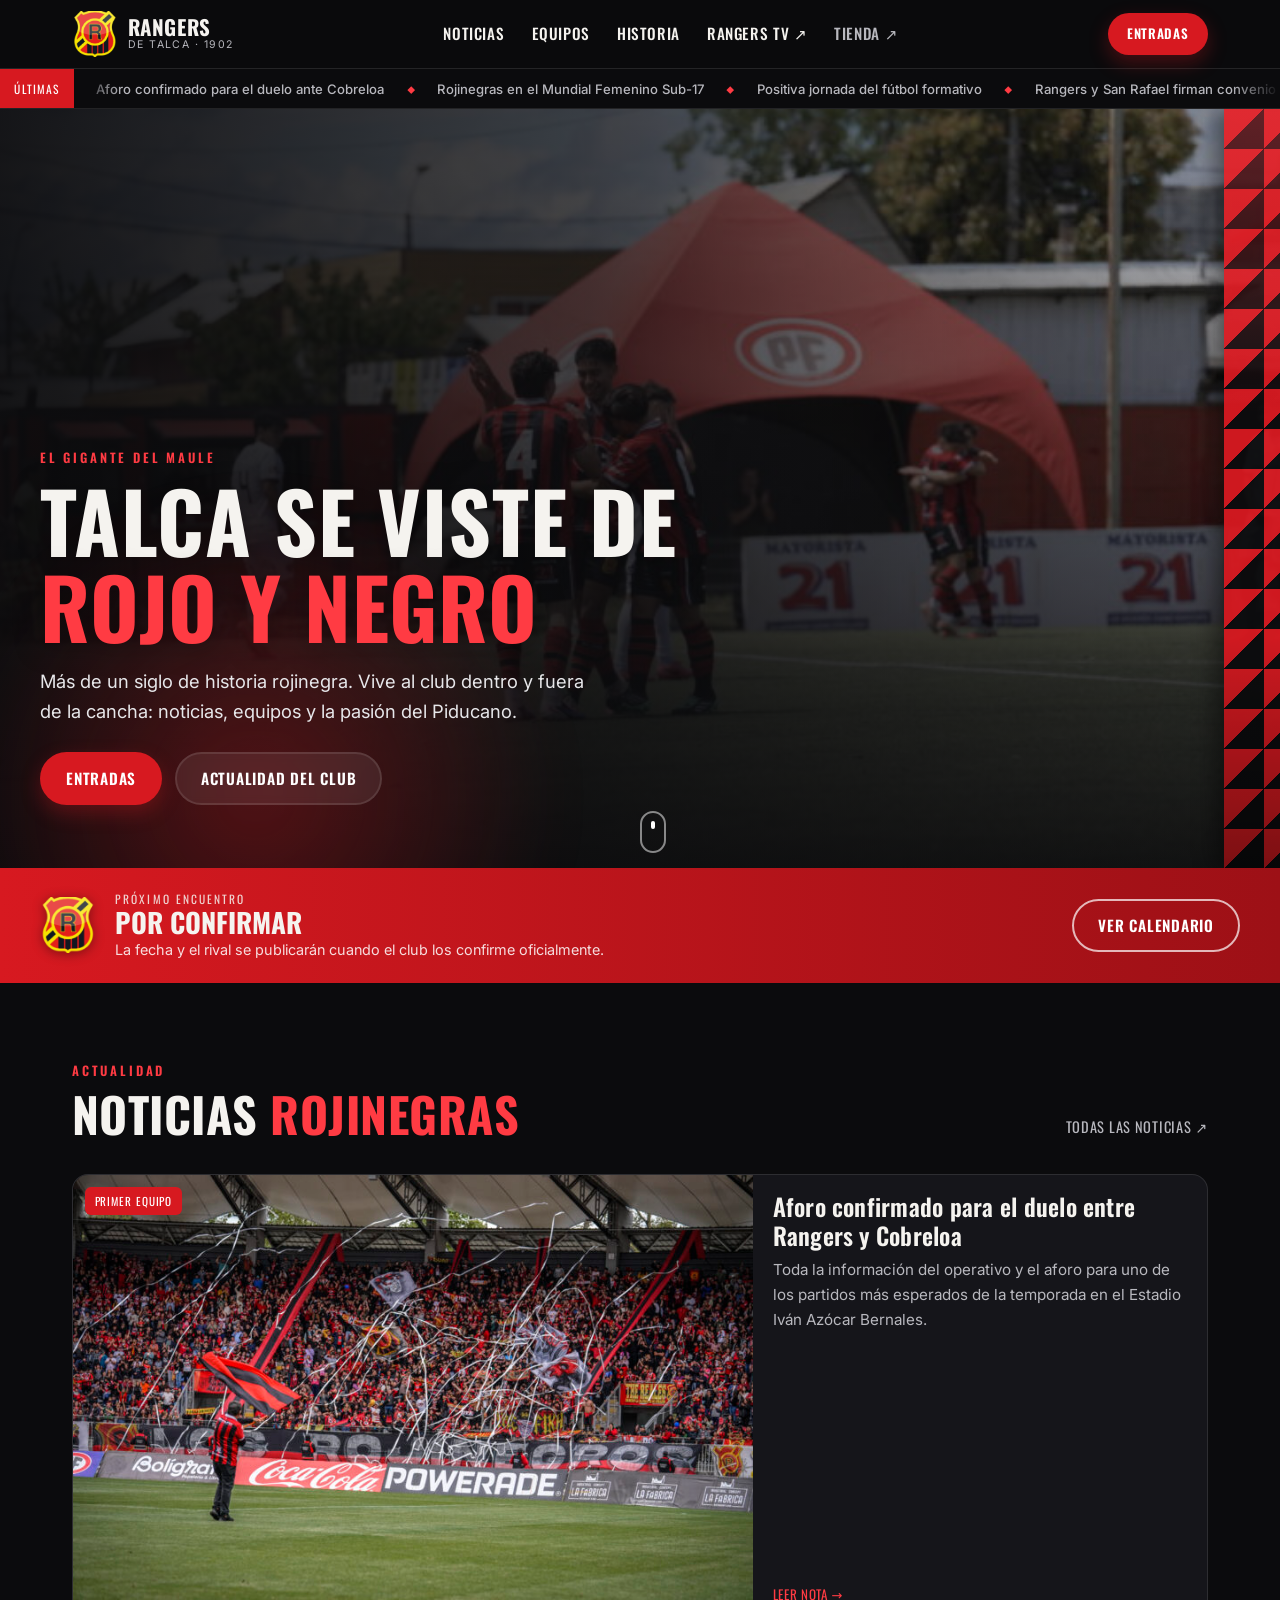
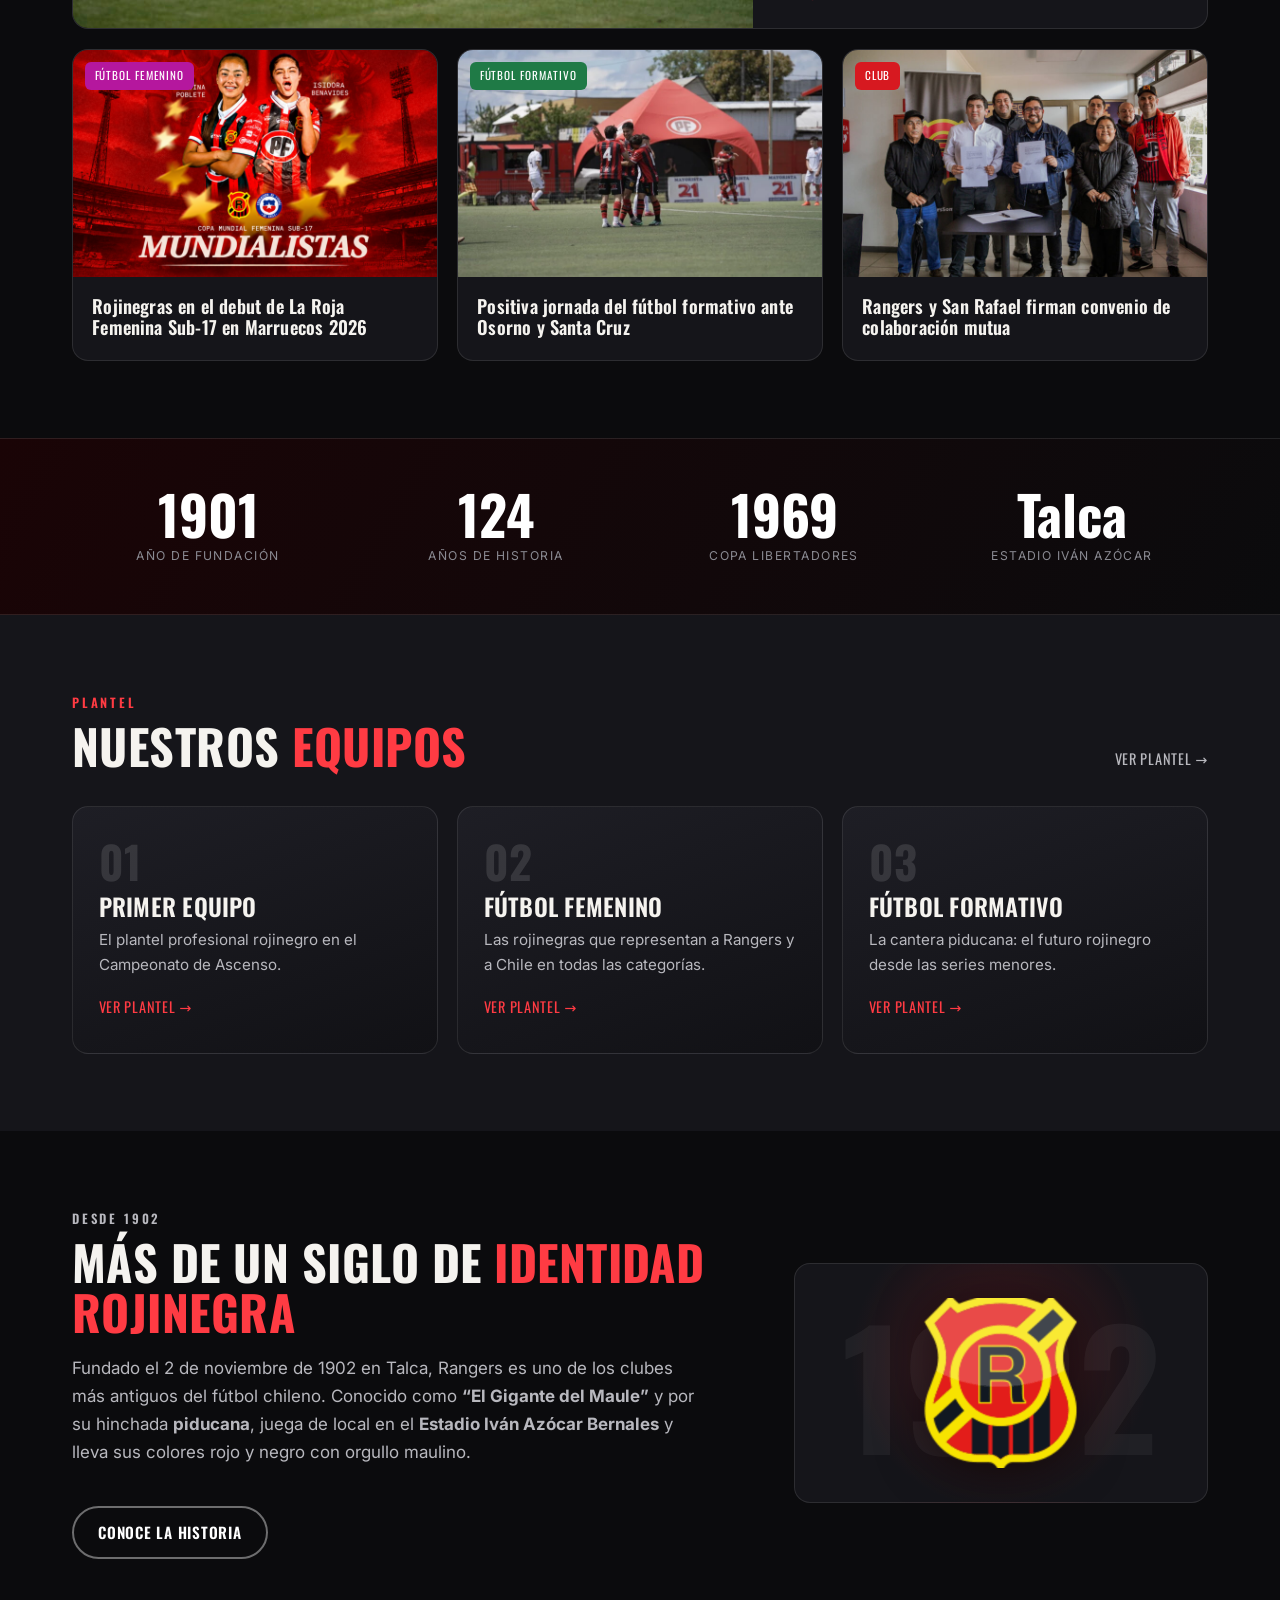
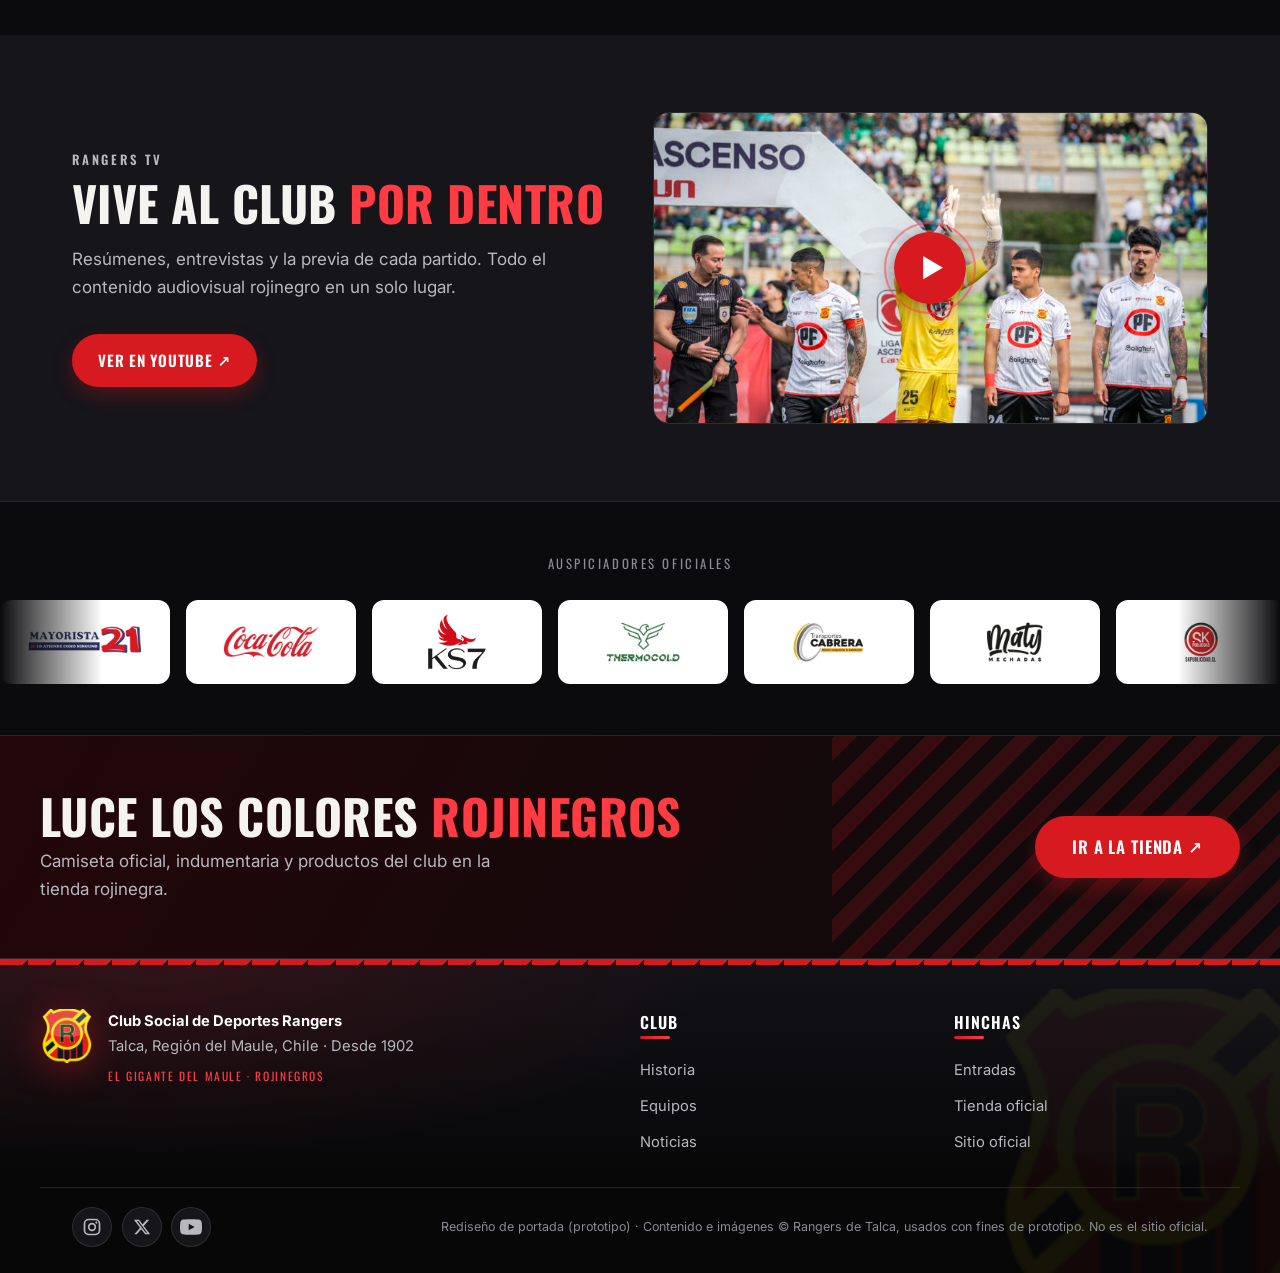
==== rediseno/index.html @ 4bc6d22f "Imagenes: celebracion en noticia formativa, foto del estadio en Historia; renombra el estadio a Ivan" ====
<!DOCTYPE html>
<html lang="es" class="no-js">
<head>
<meta charset="UTF-8">
<meta name="viewport" content="width=device-width, initial-scale=1">
<title>Rangers de Talca — El Gigante del Maule</title>
<meta name="description" content="Sitio del Club Social de Deportes Rangers de Talca. Noticias, equipos, entradas e historia rojinegra desde 1902.">
<meta name="theme-color" content="#0B0B0D">
<meta property="og:title" content="Rangers de Talca — Desde 1902">
<meta property="og:description" content="El Gigante del Maule. Rojo y negro, desde Talca al mundo.">
<meta property="og:type" content="website">

<script>document.documentElement.classList.remove('no-js');document.documentElement.classList.add('js');</script>

<link rel="icon" type="image/png" href="assets/img/escudo.png">
<link rel="preconnect" href="https://fonts.googleapis.com">
<link rel="preconnect" href="https://fonts.gstatic.com" crossorigin>
<link rel="stylesheet" href="https://fonts.googleapis.com/css2?family=Oswald:wght@400;500;600;700&family=Inter:wght@400;500;600;700&display=swap">
<link rel="preload" as="image" href="assets/img/hero.jpg">
<link rel="stylesheet" href="css/main.css">
</head>
<body>
<a class="skip-link" href="#contenido">Saltar al contenido</a>
<div class="scroll-progress" id="progress" aria-hidden="true"></div>

<!-- ======================= HEADER ======================= -->
<header class="site-header" id="siteHeader">
  <div class="wrap header-inner">
    <a class="brand" href="#top" aria-label="Rangers de Talca — inicio">
      <img src="assets/img/escudo.png" width="46" height="46" alt="Escudo de Rangers de Talca">
      <span class="brand-text">
        <strong>Rangers</strong>
        <small>de Talca · 1902</small>
      </span>
    </a>

    <nav class="main-nav" aria-label="Navegación principal">
      <ul>
        <li><a href="#noticias">Noticias</a></li>
        <li><a href="#equipos">Equipos</a></li>
        <li><a href="#historia">Historia</a></li>
        <li><a href="https://www.youtube.com/@RangersdeTalcaOficial" target="_blank" rel="noopener">Rangers TV <span aria-hidden="true">↗</span></a></li>
        <li><a class="nav-ext" href="https://rangersstore.cl/" target="_blank" rel="noopener">Tienda <span aria-hidden="true">↗</span></a></li>
      </ul>
    </nav>

    <div class="header-cta">
      <a class="btn btn-primary btn-sm" href="http://serviticket.cl/" target="_blank" rel="noopener">Entradas</a>
      <button class="nav-toggle" id="navToggle" aria-expanded="false" aria-controls="mobileMenu" aria-label="Abrir menú">
        <span class="nav-toggle-bars" aria-hidden="true"><span></span><span></span><span></span></span>
      </button>
    </div>
  </div>

  <!-- Ticker de titulares -->
  <div class="ticker" aria-label="Últimas noticias">
    <span class="ticker-label">Últimas</span>
    <div class="ticker-viewport">
      <div class="ticker-track">
        <a href="noticias/aforo-cobreloa.html">Aforo confirmado para el duelo ante Cobreloa</a>
        <span aria-hidden="true">◆</span>
        <a href="noticias/roja-femenina-sub17.html">Rojinegras en el Mundial Femenino Sub-17</a>
        <span aria-hidden="true">◆</span>
        <a href="noticias/futbol-formativo.html">Positiva jornada del fútbol formativo</a>
        <span aria-hidden="true">◆</span>
        <a href="noticias/convenio-san-rafael.html">Rangers y San Rafael firman convenio</a>
        <span aria-hidden="true">◆</span>
      </div>
    </div>
  </div>
</header>

<!-- ======================= MENÚ MÓVIL ======================= -->
<div class="mobile-menu" id="mobileMenu" hidden>
  <div class="mobile-menu-panel" role="dialog" aria-modal="true" aria-label="Menú">
    <button class="mobile-close" id="navClose" aria-label="Cerrar menú">×</button>
    <a class="mm-brand" href="#top"><img src="assets/img/escudo.png" width="40" height="40" alt=""> <span>Rangers de Talca</span></a>
    <nav aria-label="Navegación móvil">
      <ul>
        <li style="--i:1"><a href="#noticias">Noticias</a></li>
        <li style="--i:2"><a href="#equipos">Equipos</a></li>
        <li style="--i:3"><a href="#historia">Historia</a></li>
        <li style="--i:4"><a href="https://www.youtube.com/@RangersdeTalcaOficial" target="_blank" rel="noopener">Rangers TV <span aria-hidden="true">↗</span></a></li>
        <li style="--i:5"><a href="https://rangersstore.cl/" target="_blank" rel="noopener">Tienda ↗</a></li>
      </ul>
    </nav>
    <a class="btn btn-primary btn-block" href="http://serviticket.cl/" target="_blank" rel="noopener">Comprar entradas</a>
  </div>
</div>

<main id="contenido">
  <span id="top"></span>

  <!-- ======================= HERO ======================= -->
  <section class="hero" aria-labelledby="hero-title">
    <div class="hero-media" data-parallax>
      <img src="assets/img/hero.jpg" width="768" height="512" alt="Jugadores de Rangers de Talca celebrando en el campo" fetchpriority="high">
      <div class="hero-scrim"></div>
      <div class="hero-glow" aria-hidden="true"></div>
    </div>
    <div class="wrap hero-content">
      <p class="eyebrow reveal" style="--d:.05s">El Gigante del Maule</p>
      <h1 id="hero-title" class="reveal" style="--d:.12s">Talca se viste de <span class="accent">rojo y negro</span></h1>
      <p class="hero-lead reveal" style="--d:.22s">Más de un siglo de historia rojinegra. Vive al club dentro y fuera de la cancha: noticias, equipos y la pasión del Piducano.</p>
      <div class="hero-actions reveal" style="--d:.32s">
        <a class="btn btn-primary btn-shine" href="http://serviticket.cl/" target="_blank" rel="noopener">Entradas</a>
        <a class="btn btn-ghost" href="#noticias">Actualidad del club</a>
      </div>
    </div>
    <a class="hero-scroll reveal" href="#noticias" style="--d:.5s" aria-label="Bajar a noticias"><span></span></a>
    <div class="hero-stripe" aria-hidden="true"></div>
  </section>

  <!-- ======================= MÓDULO PARTIDO ======================= -->
  <section class="match" aria-label="Próximo encuentro">
    <div class="wrap match-inner reveal">
      <div class="match-badge" aria-hidden="true"><img src="assets/img/escudo.png" width="56" height="56" alt=""></div>
      <div class="match-info">
        <p class="match-kicker">Próximo encuentro</p>
        <p class="match-title">Por confirmar</p>
        <p class="match-note">La fecha y el rival se publicarán cuando el club los confirme oficialmente.</p>
      </div>
      <a class="btn btn-outline" href="https://www.rangersdetalca.com/portal/" target="_blank" rel="noopener">Ver calendario</a>
    </div>
  </section>

  <!-- ======================= NOTICIAS ======================= -->
  <section class="section news" id="noticias" aria-labelledby="news-title">
    <div class="wrap">
      <header class="section-head reveal">
        <div>
          <p class="eyebrow">Actualidad</p>
          <h2 id="news-title" class="section-title">Noticias <span class="accent">rojinegras</span></h2>
        </div>
        <a class="section-link" href="https://www.rangersdetalca.com/portal/category/noticias" target="_blank" rel="noopener">Todas las noticias ↗</a>
      </header>

      <div class="news-grid">
        <article class="news-card news-card--feature reveal">
          <a class="news-media" href="noticias/aforo-cobreloa.html">
            <img src="assets/img/news-aforo.jpg" width="768" height="512" alt="Hinchada rojinegra en el estadio" loading="lazy">
            <span class="news-tag">Primer equipo</span>
          </a>
          <div class="news-body">
            <h3><a href="noticias/aforo-cobreloa.html">Aforo confirmado para el duelo entre Rangers y Cobreloa</a></h3>
            <p>Toda la información del operativo y el aforo para uno de los partidos más esperados de la temporada en el Estadio Iván Azócar Bernales.</p>
            <span class="news-more">Leer nota →</span>
          </div>
        </article>

        <article class="news-card reveal">
          <a class="news-media" href="noticias/roja-femenina-sub17.html">
            <img src="assets/img/news-femenino.png" width="768" height="960" alt="Jugadoras rojinegras mundialistas" loading="lazy">
            <span class="news-tag news-tag--fem">Fútbol femenino</span>
          </a>
          <div class="news-body">
            <h3><a href="noticias/roja-femenina-sub17.html">Rojinegras en el debut de La Roja Femenina Sub-17 en Marruecos 2026</a></h3>
          </div>
        </article>

        <article class="news-card reveal">
          <a class="news-media" href="noticias/futbol-formativo.html">
            <img src="assets/img/formativo-santacruz.webp" width="768" height="512" alt="Fútbol formativo de Rangers" loading="lazy">
            <span class="news-tag news-tag--for">Fútbol formativo</span>
          </a>
          <div class="news-body">
            <h3><a href="noticias/futbol-formativo.html">Positiva jornada del fútbol formativo ante Osorno y Santa Cruz</a></h3>
          </div>
        </article>

        <article class="news-card reveal">
          <a class="news-media" href="noticias/convenio-san-rafael.html">
            <img src="assets/img/news-convenio.jpg" width="768" height="512" alt="Firma de convenio de Rangers con San Rafael" loading="lazy">
            <span class="news-tag">Club</span>
          </a>
          <div class="news-body">
            <h3><a href="noticias/convenio-san-rafael.html">Rangers y San Rafael firman convenio de colaboración mutua</a></h3>
          </div>
        </article>
      </div>
    </div>
  </section>

  <!-- ======================= STATS / IDENTIDAD ======================= -->
  <section class="stats" aria-label="El club en cifras">
    <div class="wrap stats-grid">
      <div class="stat reveal"><span class="stat-n" data-count="1902">1902</span><span class="stat-l">Año de fundación</span></div>
      <div class="stat reveal" style="--d:.1s"><span class="stat-n" data-count="124">124</span><span class="stat-l">Años de historia</span></div>
      <div class="stat reveal" style="--d:.2s"><span class="stat-n" data-count="1970">1970</span><span class="stat-l">Copa Libertadores</span></div>
      <div class="stat reveal" style="--d:.3s"><span class="stat-n">Talca</span><span class="stat-l">Estadio Iván Azócar</span></div>
    </div>
  </section>

  <!-- ======================= EQUIPOS ======================= -->
  <section class="section teams" id="equipos" aria-labelledby="teams-title">
    <div class="wrap">
      <header class="section-head reveal">
        <div>
          <p class="eyebrow">Plantel</p>
          <h2 id="teams-title" class="section-title">Nuestros <span class="accent">equipos</span></h2>
        </div>
        <a class="section-link" href="equipos/primer-equipo.html">Ver plantel →</a>
      </header>
      <div class="teams-grid">
        <a class="team-card reveal" href="equipos/primer-equipo.html">
          <span class="team-num" aria-hidden="true">01</span>
          <h3>Primer equipo</h3>
          <p>El plantel profesional rojinegro en el Campeonato de Ascenso.</p>
          <span class="team-go">Ver plantel →</span>
        </a>
        <a class="team-card reveal" style="--d:.1s" href="equipos/futbol-femenino.html">
          <span class="team-num" aria-hidden="true">02</span>
          <h3>Fútbol femenino</h3>
          <p>Las rojinegras que representan a Rangers y a Chile en todas las categorías.</p>
          <span class="team-go">Ver plantel →</span>
        </a>
        <a class="team-card reveal" style="--d:.2s" href="equipos/futbol-formativo.html">
          <span class="team-num" aria-hidden="true">03</span>
          <h3>Fútbol formativo</h3>
          <p>La cantera piducana: el futuro rojinegro desde las series menores.</p>
          <span class="team-go">Ver plantel →</span>
        </a>
      </div>
    </div>
  </section>

  <!-- ======================= HISTORIA ======================= -->
  <section class="section history" id="historia" aria-labelledby="history-title">
    <div class="wrap history-inner">
      <div class="history-text reveal">
        <p class="eyebrow">Desde 1902</p>
        <h2 id="history-title" class="section-title">Más de un siglo de <span class="accent">identidad rojinegra</span></h2>
        <p>Fundado el 2 de noviembre de 1902 en Talca, Rangers es uno de los clubes más antiguos del fútbol chileno. Conocido como <strong>“El Gigante del Maule”</strong> y por su hinchada <strong>piducana</strong>, juega de local en el <strong>Estadio Iván Azócar Bernales</strong> y lleva sus colores rojo y negro con orgullo maulino.</p>
        <a class="btn btn-outline" href="historia.html">Conoce la historia</a>
      </div>
      <div class="history-art reveal" style="--d:.15s" aria-hidden="true">
        <div class="history-year">1902</div>
        <img src="assets/img/escudo.png" width="200" height="200" alt="">
      </div>
    </div>
  </section>

  <!-- ======================= RANGERS TV ======================= -->
  <section class="section tv" id="tv" aria-labelledby="tv-title">
    <div class="wrap tv-inner reveal">
      <div class="tv-text">
        <p class="eyebrow">Rangers TV</p>
        <h2 id="tv-title" class="section-title">Vive al club <span class="accent">por dentro</span></h2>
        <p>Resúmenes, entrevistas y la previa de cada partido. Todo el contenido audiovisual rojinegro en un solo lugar.</p>
        <a class="btn btn-primary btn-shine" href="https://www.youtube.com/@RangersdeTalcaOficial" target="_blank" rel="noopener">Ver en YouTube ↗</a>
      </div>
      <a class="tv-thumb" href="https://www.youtube.com/@RangersdeTalcaOficial" target="_blank" rel="noopener" aria-label="Abrir el canal de YouTube de Rangers">
        <img src="assets/img/news-formativo.jpg" width="768" height="512" alt="Contenido audiovisual de Rangers" loading="lazy">
        <span class="tv-play" aria-hidden="true">▶</span>
      </a>
    </div>
  </section>

  <!-- ======================= AUSPICIADORES ======================= -->
  <section class="sponsors" aria-label="Auspiciadores">
    <div class="wrap">
      <p class="sponsors-title reveal">Auspiciadores oficiales</p>
    </div>
    <div class="marquee" id="sponsorsMarquee">
      <div class="marquee-track">
        <span class="sp"><img src="assets/img/sponsors/sp-mayorista21.png" alt="Mayorista 21" loading="lazy"></span>
        <span class="sp"><img src="assets/img/sponsors/sp-cocacola.jpg" alt="Coca-Cola" loading="lazy"></span>
        <span class="sp"><img src="assets/img/sponsors/sp-ks7.png" alt="KS7" loading="lazy"></span>
        <span class="sp"><img src="assets/img/sponsors/sp-thermocold.jpg" alt="Thermocold" loading="lazy"></span>
        <span class="sp"><img src="assets/img/sponsors/sp-cabrera.jpg" alt="Transportes Cabrera" loading="lazy"></span>
        <span class="sp"><img src="assets/img/sponsors/sp-maty.jpg" alt="Maty Mechadas" loading="lazy"></span>
        <span class="sp"><img src="assets/img/sponsors/sp-sk.jpg" alt="SK" loading="lazy"></span>
      </div>
    </div>
  </section>

  <!-- ======================= CTA TIENDA ======================= -->
  <section class="cta-strip" aria-label="Tienda oficial">
    <div class="wrap cta-strip-inner reveal">
      <div>
        <h2 class="section-title">Luce los colores <span class="accent">rojinegros</span></h2>
        <p>Camiseta oficial, indumentaria y productos del club en la tienda rojinegra.</p>
      </div>
      <a class="btn btn-primary btn-lg btn-shine" href="https://rangersstore.cl/" target="_blank" rel="noopener">Ir a la tienda ↗</a>
    </div>
  </section>

</main>

<!-- ======================= FOOTER ======================= -->
<footer class="site-footer">
  <div class="wrap footer-grid">
    <div class="footer-brand">
      <img src="assets/img/escudo.png" width="54" height="54" alt="Escudo de Rangers de Talca">
      <p><strong>Club Social de Deportes Rangers</strong><br>Talca, Región del Maule, Chile · Desde 1902<br><span class="foot-tag">El Gigante del Maule · Rojinegros</span></p>
    </div>
    <nav class="footer-nav" aria-label="Enlaces del club">
      <h3>Club</h3>
      <ul>
        <li><a href="historia.html">Historia</a></li>
        <li><a href="equipos/primer-equipo.html">Equipos</a></li>
        <li><a href="#noticias">Noticias</a></li>
      </ul>
    </nav>
    <nav class="footer-nav" aria-label="Enlaces de hinchas">
      <h3>Hinchas</h3>
      <ul>
        <li><a href="http://serviticket.cl/" target="_blank" rel="noopener">Entradas</a></li>
        <li><a href="https://rangersstore.cl/" target="_blank" rel="noopener">Tienda oficial</a></li>
        <li><a href="https://www.rangersdetalca.com/portal/" target="_blank" rel="noopener">Sitio oficial</a></li>
      </ul>
    </nav>
  </div>
  <div class="wrap footer-base">
    <div class="footer-social" aria-label="Redes sociales de Rangers de Talca">
      <a href="https://www.instagram.com/rangersdetalca.cl/?hl=es-la" target="_blank" rel="noopener" aria-label="Instagram"><svg viewBox="0 0 24 24" width="20" height="20" fill="none" stroke="currentColor" stroke-width="2" aria-hidden="true"><rect x="3" y="3" width="18" height="18" rx="5"/><circle cx="12" cy="12" r="4"/><circle cx="17.3" cy="6.7" r="1.3" fill="currentColor" stroke="none"/></svg></a>
      <a href="https://x.com/Rangersdetalca_" target="_blank" rel="noopener" aria-label="X (Twitter)"><svg viewBox="0 0 24 24" width="18" height="18" fill="currentColor" aria-hidden="true"><path d="M18.244 2.25h3.308l-7.227 8.26 8.502 11.24h-6.657l-5.214-6.817L4.99 21.75H1.68l7.73-8.835L1.254 2.25H8.08l4.713 6.231zm-1.161 17.52h1.833L7.084 4.126H5.117z"/></svg></a>
      <a href="https://www.youtube.com/@RangersdeTalcaOficial" target="_blank" rel="noopener" aria-label="YouTube"><svg viewBox="0 0 24 24" width="22" height="22" fill="currentColor" aria-hidden="true"><path d="M23.5 6.2a3 3 0 0 0-2.1-2.1C19.6 3.5 12 3.5 12 3.5s-7.6 0-9.4.6A3 3 0 0 0 .5 6.2 31 31 0 0 0 0 12a31 31 0 0 0 .5 5.8 3 3 0 0 0 2.1 2.1c1.8.6 9.4.6 9.4.6s7.6 0 9.4-.6a3 3 0 0 0 2.1-2.1A31 31 0 0 0 24 12a31 31 0 0 0-.5-5.8zM9.5 15.5v-7l6.5 3.5z"/></svg></a>
    </div>
    <p>Rediseño de portada (prototipo) · Contenido e imágenes © Rangers de Talca, usados con fines de prototipo. No es el sitio oficial.</p>
  </div>
</footer>

<button class="to-top" id="toTop" aria-label="Volver arriba" hidden>↑</button>

<script src="js/main.js" defer></script>
</body>
</html>
---- rediseno/css/main.css ----
/* ================================================================
   Rangers de Talca — rediseño de portada
   Sistema visual rojinegro · mobile-first · responsive completo
   ================================================================ */

:root{
  --rojo:#D71920;
  --rojo-200:#ff3b43;
  --negro:#0B0B0D;
  --carbon:#15151A;
  --carbon-2:#1e1e25;
  --blanco:#F5F3EF;
  --gris:#B8B8BE;
  --gris-2:#8A8A92;
  --linea:rgba(255,255,255,.10);

  --maxw:1200px;
  --radio:16px;
  --radio-sm:10px;
  --sombra:0 18px 40px rgba(0,0,0,.45);

  --f-title:"Oswald",system-ui,sans-serif;
  --f-body:"Inter",system-ui,-apple-system,sans-serif;

  --t-fast:150ms;
  --t-med:240ms;
  --ease:cubic-bezier(.22,.61,.36,1);

  /* escala fluida de títulos */
  --h1: clamp(2.4rem, 1.6rem + 4.6vw, 5.2rem);
  --h2: clamp(1.8rem, 1.3rem + 2.6vw, 3rem);
}

*,*::before,*::after{box-sizing:border-box}
html{scroll-behavior:smooth;-webkit-text-size-adjust:100%}
@media (prefers-reduced-motion: reduce){html{scroll-behavior:auto}}

body{
  margin:0;background:var(--negro);color:var(--blanco);
  font-family:var(--f-body);font-size:clamp(15px,14px + .3vw,17px);line-height:1.65;
  -webkit-font-smoothing:antialiased;overflow-x:hidden;
}
img{max-width:100%;height:auto;display:block}
a{color:inherit;text-decoration:none}
h1,h2,h3{font-family:var(--f-title);font-weight:600;line-height:1.04;margin:0;text-transform:uppercase;letter-spacing:.01em}

.wrap{width:100%;max-width:var(--maxw);margin:0 auto;padding:0 clamp(16px,4vw,32px)}
.accent{color:var(--rojo-200)}
.eyebrow{font-family:var(--f-title);text-transform:uppercase;letter-spacing:.22em;font-size:.8rem;color:var(--rojo-200);font-weight:600;margin:0 0 .5rem}

.skip-link{position:absolute;left:-999px;top:0;z-index:300;background:var(--rojo);color:#fff;padding:.7rem 1rem;border-radius:0 0 var(--radio-sm) 0;font-weight:600}
.skip-link:focus{left:0}
:focus-visible{outline:3px solid var(--rojo-200);outline-offset:2px;border-radius:4px}

/* ---------- Barra de progreso de scroll ---------- */
.scroll-progress{position:fixed;top:0;left:0;height:3px;width:0;z-index:250;
  background:linear-gradient(90deg,var(--rojo),var(--rojo-200));box-shadow:0 0 10px rgba(255,59,67,.6);transition:width .08s linear}

/* ---------------- Botones ---------------- */
.btn{display:inline-flex;align-items:center;justify-content:center;gap:.5rem;position:relative;overflow:hidden;
  min-height:46px;padding:.75rem 1.5rem;border:2px solid transparent;border-radius:999px;
  font-family:var(--f-title);font-weight:600;text-transform:uppercase;letter-spacing:.05em;font-size:.95rem;cursor:pointer;
  transition:transform var(--t-fast) var(--ease),background var(--t-med) var(--ease),color var(--t-med) var(--ease),border-color var(--t-med) var(--ease),box-shadow var(--t-med)}
.btn:hover{transform:translateY(-2px)}
.btn:active{transform:translateY(0)}
.btn-primary{background:var(--rojo);color:#fff;box-shadow:0 8px 20px rgba(215,25,32,.3)}
.btn-primary:hover{background:var(--rojo-200);box-shadow:0 12px 26px rgba(255,59,67,.45)}
.btn-ghost{background:rgba(255,255,255,.08);color:#fff;border-color:var(--linea);backdrop-filter:blur(4px)}
.btn-ghost:hover{background:rgba(255,255,255,.18)}
.btn-outline{background:transparent;color:#fff;border-color:rgba(255,255,255,.4)}
.btn-outline:hover{border-color:var(--rojo-200);color:var(--rojo-200)}
.btn-sm{min-height:40px;padding:.5rem 1.1rem;font-size:.82rem}
.btn-lg{min-height:54px;padding:.95rem 2.2rem;font-size:1.05rem}
.btn-block{display:flex;width:100%}
/* brillo que recorre el botón */
.btn-shine::after{content:"";position:absolute;top:0;left:-120%;width:60%;height:100%;
  background:linear-gradient(120deg,transparent,rgba(255,255,255,.4),transparent);transform:skewX(-20deg)}
.btn-shine:hover::after{animation:shine .9s var(--ease)}
@keyframes shine{to{left:130%}}

/* ---------------- Header ---------------- */
.site-header{position:sticky;top:0;z-index:100;background:rgba(11,11,13,.78);backdrop-filter:blur(12px);
  border-bottom:1px solid var(--linea);transition:background var(--t-med),box-shadow var(--t-med)}
.site-header.scrolled{background:rgba(11,11,13,.96);box-shadow:0 10px 30px rgba(0,0,0,.4)}
.header-inner{display:flex;align-items:center;justify-content:space-between;gap:1rem;min-height:68px;transition:min-height var(--t-med)}
.site-header.scrolled .header-inner{min-height:58px}
.brand{display:flex;align-items:center;gap:.6rem}
.brand img{width:46px;height:46px;transition:transform var(--t-med) var(--ease),width var(--t-med),height var(--t-med)}
.brand:hover img{transform:rotate(-6deg) scale(1.06)}
.site-header.scrolled .brand img{width:38px;height:38px}
.brand-text{display:flex;flex-direction:column;line-height:1}
.brand-text strong{font-family:var(--f-title);text-transform:uppercase;font-size:1.3rem;letter-spacing:.03em}
.brand-text small{color:var(--gris);font-size:.66rem;letter-spacing:.14em;text-transform:uppercase;margin-top:2px}

.main-nav{display:none}
.main-nav ul{display:flex;gap:1.7rem;list-style:none;margin:0;padding:0}
.main-nav a{font-family:var(--f-title);text-transform:uppercase;font-size:.95rem;letter-spacing:.04em;color:var(--blanco);padding:.3rem 0;position:relative;font-weight:500}
.main-nav a::after{content:"";position:absolute;left:0;right:100%;bottom:-4px;height:2px;background:var(--rojo-200);transition:right var(--t-med) var(--ease)}
.main-nav a:hover::after,.main-nav a:focus-visible::after{right:0}
.nav-ext{color:var(--gris)!important}
.header-cta{display:flex;align-items:center;gap:.6rem}
.header-cta .btn-primary{display:none}

.nav-toggle{width:48px;height:48px;border:1px solid var(--linea);border-radius:12px;background:var(--carbon);display:inline-flex;align-items:center;justify-content:center;cursor:pointer;transition:background var(--t-med)}
.nav-toggle:hover{background:var(--carbon-2)}
.nav-toggle-bars{display:block;width:22px;height:16px;position:relative}
.nav-toggle-bars span{position:absolute;left:0;right:0;height:2px;background:#fff;border-radius:2px;transition:transform var(--t-med) var(--ease),opacity var(--t-med)}
.nav-toggle-bars span:nth-child(1){top:0}.nav-toggle-bars span:nth-child(2){top:7px}.nav-toggle-bars span:nth-child(3){top:14px}
.nav-toggle[aria-expanded="true"] span:nth-child(1){transform:translateY(7px) rotate(45deg)}
.nav-toggle[aria-expanded="true"] span:nth-child(2){opacity:0}
.nav-toggle[aria-expanded="true"] span:nth-child(3){transform:translateY(-7px) rotate(-45deg)}

/* ---------------- Ticker ---------------- */
.ticker{display:flex;align-items:center;gap:0;background:var(--negro);border-top:1px solid var(--linea);overflow:hidden;height:40px}
.ticker-label{flex:none;background:var(--rojo);color:#fff;font-family:var(--f-title);text-transform:uppercase;letter-spacing:.1em;font-size:.72rem;padding:0 .9rem;height:100%;display:flex;align-items:center;position:relative;z-index:2}
.ticker-viewport{flex:1;overflow:hidden;white-space:nowrap;-webkit-mask-image:linear-gradient(90deg,transparent,#000 4%,#000 96%,transparent)}
.ticker-track{display:inline-flex;align-items:center;gap:1.4rem;padding-left:1.4rem;animation:ticker 26s linear infinite}
.ticker-track a{font-size:.82rem;color:var(--gris);font-weight:500}
.ticker-track a:hover{color:#fff}
.ticker-track span{color:var(--rojo-200);font-size:.5rem}
.ticker:hover .ticker-track{animation-play-state:paused}
@keyframes ticker{from{transform:translateX(0)}to{transform:translateX(-50%)}}

/* ---------------- Menú móvil ---------------- */
.mobile-menu{position:fixed;inset:0;z-index:200;display:flex;justify-content:flex-end}
.mobile-menu[hidden]{display:none}
.mobile-menu::before{content:"";position:absolute;inset:0;background:rgba(0,0,0,.6);opacity:0;transition:opacity var(--t-med)}
.mobile-menu.is-open::before{opacity:1}
.mobile-menu-panel{position:relative;width:min(86vw,360px);background:var(--carbon);height:100%;padding:1.4rem 1.6rem 2rem;border-left:3px solid var(--rojo);
  transform:translateX(100%);transition:transform var(--t-med) var(--ease);display:flex;flex-direction:column;gap:1rem;overflow-y:auto}
.mobile-menu.is-open .mobile-menu-panel{transform:translateX(0)}
.mm-brand{display:flex;align-items:center;gap:.6rem;font-family:var(--f-title);text-transform:uppercase;font-size:1.05rem;letter-spacing:.04em;padding-bottom:.4rem}
.mobile-menu nav ul{list-style:none;margin:0;padding:0;display:flex;flex-direction:column}
.mobile-menu nav li{opacity:0;transform:translateX(16px)}
.mobile-menu.is-open nav li{animation:mmIn .4s var(--ease) forwards;animation-delay:calc(var(--i) * 60ms + 120ms)}
@keyframes mmIn{to{opacity:1;transform:none}}
.mobile-menu nav a{display:block;padding:1rem .2rem;border-bottom:1px solid var(--linea);font-family:var(--f-title);text-transform:uppercase;font-size:1.3rem;letter-spacing:.03em}
.mobile-menu nav a:hover{color:var(--rojo-200)}
.mobile-close{position:absolute;top:1rem;right:1.1rem;width:44px;height:44px;border:none;border-radius:10px;background:transparent;color:#fff;font-size:2rem;line-height:1;cursor:pointer}
.mobile-close:hover{color:var(--rojo-200)}
.mobile-menu .btn{margin-top:auto}
body.menu-open{overflow:hidden}

/* ---------------- Hero ---------------- */
.hero{position:relative;min-height:clamp(540px,86vh,760px);display:flex;align-items:flex-end;overflow:hidden}
.hero-media{position:absolute;inset:-8% 0;z-index:0;will-change:transform}
.hero-media img{width:100%;height:100%;object-fit:cover;object-position:center 28%}
.hero-scrim{position:absolute;inset:0;background:
  linear-gradient(90deg,rgba(11,11,13,.94) 0%,rgba(11,11,13,.72) 46%,rgba(11,11,13,.22) 100%),
  linear-gradient(0deg,rgba(11,11,13,.96) 4%,rgba(11,11,13,.2) 58%,transparent 86%)}
.hero-glow{position:absolute;left:-10%;bottom:-20%;width:60%;height:70%;
  background:radial-gradient(circle,rgba(215,25,32,.35),transparent 60%);filter:blur(30px);animation:glow 7s ease-in-out infinite alternate}
@keyframes glow{from{opacity:.5;transform:translateY(10px)}to{opacity:.9;transform:translateY(-10px)}}
.hero-content{position:relative;z-index:2;padding:3rem 0 3.6rem}
.hero h1{font-size:var(--h1);font-weight:700;margin:.2rem 0 1rem;max-width:15ch;text-shadow:0 2px 30px rgba(0,0,0,.4)}
.hero-lead{color:#e7e7ea;font-size:clamp(1rem,.9rem + .5vw,1.15rem);max-width:46ch;margin:0 0 1.6rem}
.hero-actions{display:flex;flex-wrap:wrap;gap:.8rem}
.hero-stripe{position:absolute;top:0;bottom:0;right:0;width:clamp(26px,4.5vw,56px);z-index:1;opacity:.95;
  background-image:linear-gradient(135deg,var(--rojo) 0 50%,var(--negro) 50% 100%);
  background-size:40px 40px;box-shadow:-8px 0 24px rgba(0,0,0,.5);
  animation:stripeMove 2.4s linear infinite}
.hero-stripe::after{content:"";position:absolute;inset:0;background:linear-gradient(180deg,rgba(255,59,67,.35),transparent 40%,transparent 70%,rgba(0,0,0,.4))}
@keyframes stripeMove{from{background-position:0 0}to{background-position:40px 40px}}
.hero-scroll{position:absolute;left:50%;bottom:16px;z-index:2;width:26px;height:42px;border:2px solid rgba(255,255,255,.5);border-radius:14px;transform:translateX(-50%);display:none}
.hero-scroll span{position:absolute;left:50%;top:8px;width:4px;height:8px;background:#fff;border-radius:2px;transform:translateX(-50%);animation:scrolldot 1.6s infinite}
@keyframes scrolldot{0%{opacity:0;transform:translate(-50%,0)}40%{opacity:1}80%{opacity:0;transform:translate(-50%,14px)}100%{opacity:0}}

/* ---------------- Módulo partido ---------------- */
.match{background:linear-gradient(90deg,var(--rojo),#9d1016);position:relative;z-index:3;margin-top:-1px}
.match-inner{display:flex;align-items:center;gap:1.2rem;padding:1.3rem 0;flex-wrap:wrap}
.match-badge img{width:56px;height:56px;filter:drop-shadow(0 2px 6px rgba(0,0,0,.4));animation:bob 4s ease-in-out infinite}
@keyframes bob{0%,100%{transform:translateY(0)}50%{transform:translateY(-6px)}}
.match-info{flex:1;min-width:200px}
.match-kicker{margin:0;text-transform:uppercase;letter-spacing:.18em;font-size:.72rem;font-family:var(--f-title);opacity:.85}
.match-title{margin:.1rem 0;font-family:var(--f-title);text-transform:uppercase;font-size:1.7rem;font-weight:700;line-height:1}
.match-note{margin:0;font-size:.9rem;color:rgba(255,255,255,.85)}
.match .btn-outline{border-color:rgba(255,255,255,.7)}
.match .btn-outline:hover{background:#fff;color:var(--rojo);border-color:#fff}

/* ---------------- Secciones ---------------- */
.section{padding:clamp(3rem,6vw,5.5rem) 0}
.section-head{display:flex;align-items:flex-end;justify-content:space-between;gap:1rem;margin-bottom:2.2rem;flex-wrap:wrap}
.section-title{font-size:var(--h2);font-weight:700}
.section-link{font-family:var(--f-title);text-transform:uppercase;letter-spacing:.05em;color:var(--gris);font-size:.9rem;white-space:nowrap}
.section-link:hover{color:var(--rojo-200)}

/* ---------------- Noticias ---------------- */
.news{background:var(--negro)}
.news-grid{display:grid;grid-template-columns:1fr;gap:1.2rem}
.news-card{background:var(--carbon);border:1px solid var(--linea);border-radius:var(--radio);overflow:hidden;display:flex;flex-direction:column;
  transition:transform var(--t-med) var(--ease),border-color var(--t-med),box-shadow var(--t-med)}
.news-card:hover{transform:translateY(-6px);border-color:rgba(255,59,67,.5);box-shadow:0 20px 40px rgba(0,0,0,.5)}
.news-media{position:relative;display:block;overflow:hidden;aspect-ratio:16/10}
.news-media img{width:100%;height:100%;object-fit:cover;transition:transform 600ms var(--ease)}
.news-card:hover .news-media img{transform:scale(1.05)}
.news-tag{position:absolute;left:12px;top:12px;background:var(--rojo);color:#fff;font-family:var(--f-title);text-transform:uppercase;font-size:.7rem;letter-spacing:.08em;padding:.3rem .6rem;border-radius:6px}
.news-tag--fem{background:#b5179e}.news-tag--for{background:#1f7a46}
.news-body{padding:1.1rem 1.2rem 1.4rem;display:flex;flex-direction:column;gap:.5rem;flex:1}
.news-body h3{font-size:1.15rem;line-height:1.18;text-transform:none;font-weight:600}
.news-body h3 a:hover{color:var(--rojo-200)}
.news-body p{color:var(--gris);font-size:.95rem;margin:0}
.news-more{font-family:var(--f-title);text-transform:uppercase;letter-spacing:.05em;color:var(--rojo-200);font-size:.82rem;margin-top:auto}
.news-card--feature .news-media{aspect-ratio:16/9}
.news-card--feature .news-body h3{font-size:1.5rem}

/* ---------------- Stats ---------------- */
.stats{background:linear-gradient(120deg,#1a0406,var(--negro));border-top:1px solid var(--linea);border-bottom:1px solid var(--linea)}
.stats-grid{display:grid;grid-template-columns:repeat(2,1fr);gap:1.4rem 1rem;padding:clamp(2rem,4vw,3rem) clamp(16px,4vw,32px)}
.stat{display:flex;flex-direction:column;align-items:center;text-align:center}
.stat-n{font-family:var(--f-title);font-weight:700;font-size:clamp(2.2rem,1.4rem + 3vw,3.4rem);line-height:1;color:#fff}
.stat-l{font-size:.76rem;text-transform:uppercase;letter-spacing:.12em;color:var(--gris-2);margin-top:.3rem}

/* ---------------- Equipos ---------------- */
.teams{background:var(--carbon)}
.teams-grid{display:grid;grid-template-columns:1fr;gap:1.2rem}
.team-card{position:relative;padding:2rem 1.6rem;border-radius:var(--radio);background:linear-gradient(160deg,var(--carbon-2),#111115);border:1px solid var(--linea);overflow:hidden;
  transition:transform var(--t-med) var(--ease),border-color var(--t-med),box-shadow var(--t-med)}
.team-card::before{content:"";position:absolute;left:0;top:0;bottom:0;width:4px;background:var(--rojo);transform:scaleY(0);transform-origin:top;transition:transform var(--t-med) var(--ease)}
.team-card::after{content:"";position:absolute;right:-30%;top:-30%;width:70%;height:70%;background:radial-gradient(circle,rgba(215,25,32,.25),transparent 60%);opacity:0;transition:opacity var(--t-med)}
.team-card:hover{transform:translateY(-6px);border-color:rgba(255,59,67,.45);box-shadow:0 20px 40px rgba(0,0,0,.45)}
.team-card:hover::before{transform:scaleY(1)}
.team-card:hover::after{opacity:1}
.team-num{font-family:var(--f-title);font-size:2.8rem;font-weight:700;color:rgba(255,255,255,.12);line-height:1;transition:color var(--t-med)}
.team-card:hover .team-num{color:rgba(255,59,67,.35)}
.team-card h3{font-size:1.5rem;margin:.3rem 0 .5rem}
.team-card p{color:var(--gris);font-size:.95rem;margin:0 0 1rem}
.team-go{font-family:var(--f-title);text-transform:uppercase;letter-spacing:.05em;color:var(--rojo-200);font-size:.9rem}

/* ---------------- Historia ---------------- */
.history{background:var(--negro)}
.history-inner{display:grid;grid-template-columns:1fr;gap:2rem;align-items:center}
.history-text p{color:var(--gris);max-width:58ch}
.history-text .btn{margin-top:1.4rem}
.history-art{position:relative;display:flex;align-items:center;justify-content:center;min-height:240px;border-radius:var(--radio);
  background:radial-gradient(circle at 50% 40%,rgba(215,25,32,.25),transparent 60%),var(--carbon);border:1px solid var(--linea);overflow:hidden}
.history-art img{width:clamp(120px,30vw,170px);height:auto;position:relative;z-index:2;filter:drop-shadow(0 8px 24px rgba(0,0,0,.6));animation:bob 5s ease-in-out infinite}
.history-year{position:absolute;font-family:var(--f-title);font-weight:700;font-size:clamp(5rem,18vw,10rem);color:rgba(255,255,255,.05);line-height:1;z-index:1}

/* ---------------- Rangers TV ---------------- */
.tv{background:var(--carbon)}
.tv-inner{display:grid;grid-template-columns:1fr;gap:1.6rem;align-items:center}
.tv-text p{color:var(--gris);max-width:48ch}
.tv-text .btn{margin-top:1rem}
.tv-thumb{position:relative;display:block;border-radius:var(--radio);overflow:hidden;aspect-ratio:16/9;border:1px solid var(--linea)}
.tv-thumb img{width:100%;height:100%;object-fit:cover;transition:transform 600ms var(--ease)}
.tv-thumb:hover img{transform:scale(1.05)}
.tv-play{position:absolute;inset:0;margin:auto;width:72px;height:72px;border-radius:50%;background:var(--rojo);color:#fff;display:flex;align-items:center;justify-content:center;font-size:1.6rem;padding-left:5px;box-shadow:0 8px 24px rgba(0,0,0,.5);transition:transform var(--t-med) var(--ease)}
.tv-play::before{content:"";position:absolute;inset:-10px;border-radius:50%;border:2px solid rgba(255,59,67,.5);animation:pulse 2s ease-out infinite}
@keyframes pulse{0%{transform:scale(.9);opacity:.8}100%{transform:scale(1.5);opacity:0}}
.tv-thumb:hover .tv-play{transform:scale(1.08)}

/* ---------------- Auspiciadores ---------------- */
.sponsors{background:var(--negro);padding:clamp(2.4rem,4vw,3.4rem) 0;border-top:1px solid var(--linea)}
.sponsors-title{text-align:center;font-family:var(--f-title);text-transform:uppercase;letter-spacing:.2em;font-size:.8rem;color:var(--gris-2);margin:0 0 1.6rem}
.marquee{overflow:hidden;-webkit-mask-image:linear-gradient(90deg,transparent,#000 8%,#000 92%,transparent)}
.marquee-track{display:inline-flex;align-items:center;gap:1rem;animation:marquee 30s linear infinite}
.marquee:hover .marquee-track{animation-play-state:paused}
@keyframes marquee{from{transform:translateX(0)}to{transform:translateX(-50%)}}
.sp{flex:none;display:flex;align-items:center;justify-content:center;width:150px;height:76px;background:#fff;border-radius:12px;padding:.8rem 1rem}
.sp img{max-width:100%;max-height:100%;object-fit:contain;filter:saturate(.9)}

/* ---------------- CTA tienda ---------------- */
.cta-strip{background:linear-gradient(120deg,#230609,var(--negro));border-top:1px solid var(--linea);border-bottom:1px solid var(--linea);position:relative;overflow:hidden}
.cta-strip::before{content:"";position:absolute;right:-5%;top:-40%;width:40%;height:180%;background:repeating-linear-gradient(135deg,rgba(215,25,32,.18) 0 16px,transparent 16px 32px)}
.cta-strip-inner{display:flex;align-items:center;justify-content:space-between;gap:1.4rem;padding:clamp(2.4rem,5vw,3.4rem) 0;flex-wrap:wrap;position:relative}
.cta-strip p{color:var(--gris);margin:.4rem 0 0;max-width:44ch}

/* ---------------- Footer ---------------- */
.site-footer{position:relative;overflow:hidden;padding-top:0;
  background:
    radial-gradient(900px 320px at 12% 0%,rgba(215,25,32,.16),transparent 62%),
    linear-gradient(180deg,#121217 0%,#070708 70%)}
/* franja rojinegra superior (eco del hero) */
.site-footer::before{content:"";display:block;height:6px;width:100%;
  background-image:linear-gradient(135deg,var(--rojo) 0 50%,var(--negro) 50% 100%);background-size:28px 28px;
  animation:stripeMove 3s linear infinite}
/* escudo como marca de agua */
.site-footer::after{content:"";position:absolute;right:-48px;bottom:-56px;width:340px;height:340px;z-index:0;pointer-events:none;
  background:url(../assets/img/escudo.png) no-repeat center/contain;opacity:.06}
.footer-grid,.footer-base{position:relative;z-index:1}
.footer-grid{display:grid;grid-template-columns:1fr;gap:1.8rem;padding:2.8rem 0 2rem}
.footer-brand{display:flex;gap:.9rem;align-items:flex-start}
.footer-brand img{filter:drop-shadow(0 6px 18px rgba(215,25,32,.45))}
.footer-brand p{margin:0;color:var(--gris);font-size:.92rem}
.footer-brand p strong{color:#fff}
.footer-brand .foot-tag{display:inline-block;margin-top:.5rem;font-family:var(--f-title);text-transform:uppercase;
  letter-spacing:.14em;font-size:.72rem;color:var(--rojo-200)}
.footer-nav h3{position:relative;display:inline-block;font-family:var(--f-title);text-transform:uppercase;font-size:1rem;
  letter-spacing:.06em;margin:0 0 1rem;padding-bottom:.5rem;color:#fff}
.footer-nav h3::after{content:"";position:absolute;left:0;bottom:0;width:30px;height:3px;border-radius:2px;
  background:linear-gradient(90deg,var(--rojo),var(--rojo-200))}
.footer-nav ul{list-style:none;margin:0;padding:0;display:flex;flex-direction:column;gap:.5rem}
.footer-nav a{color:var(--gris);font-size:.92rem;transition:color var(--t-fast),padding-left var(--t-fast)}
.footer-nav a:hover{color:var(--rojo-200);padding-left:6px}
.footer-base{border-top:1px solid var(--linea);padding-top:1.2rem;padding-bottom:1.6rem;
  display:flex;align-items:center;justify-content:space-between;gap:.9rem 1.4rem;flex-wrap:wrap}
.footer-base p{color:var(--gris-2);font-size:.78rem;margin:0}
.footer-social{display:flex;gap:.6rem}
.footer-social a{width:40px;height:40px;border-radius:50%;display:flex;align-items:center;justify-content:center;
  color:var(--gris);background:var(--carbon);border:1px solid var(--linea);
  transition:transform var(--t-med) var(--ease),color var(--t-med),background var(--t-med),border-color var(--t-med)}
.footer-social a:hover{color:#fff;background:var(--rojo);border-color:var(--rojo);transform:translateY(-3px)}
.footer-social svg{display:block}

/* ---------------- Volver arriba ---------------- */
.to-top{position:fixed;right:18px;bottom:18px;z-index:90;width:48px;height:48px;border-radius:50%;border:none;background:var(--rojo);color:#fff;font-size:1.3rem;cursor:pointer;box-shadow:var(--sombra);opacity:0;transform:translateY(10px);transition:opacity var(--t-med),transform var(--t-med),background var(--t-med)}
.to-top.show{opacity:1;transform:translateY(0)}
.to-top:hover{background:var(--rojo-200)}

/* ---------------- Reveal ---------------- */
.js .reveal{opacity:0;transform:translateY(26px);transition:opacity .6s var(--ease),transform .6s var(--ease);transition-delay:var(--d,0s)}
.js .reveal.is-visible{opacity:1;transform:none}

@media (prefers-reduced-motion: reduce){
  .js .reveal{opacity:1!important;transform:none!important}
  .ticker-track,.marquee-track,.hero-glow,.match-badge img,.history-art img,.hero-scroll span,.tv-play::before{animation:none!important}
  *{animation-duration:.001ms!important;animation-iteration-count:1!important;transition-duration:.01ms!important}
}

/* ================================================================
   Responsive
   ================================================================ */
@media (min-width:480px){
  .stats-grid{grid-template-columns:repeat(4,1fr)}
}
@media (min-width:600px){
  .news-grid{grid-template-columns:repeat(2,1fr)}
  .news-card--feature{grid-column:1 / -1}
  .teams-grid{grid-template-columns:repeat(3,1fr)}
  .footer-grid{grid-template-columns:2fr 1fr 1fr}
  .sp{width:170px;height:84px}
}
/* Tablet */
@media (min-width:768px){
  .hero-content{padding-bottom:4rem}
  .news-card--feature{grid-column:1 / -1;display:grid;grid-template-columns:1.2fr .8fr}
  .news-card--feature .news-media{aspect-ratio:auto;height:100%;min-height:300px}
  .history-inner{grid-template-columns:1.25fr .75fr}
  .tv-inner{grid-template-columns:1fr 1fr}
}
/* Escritorio */
@media (min-width:900px){
  .main-nav{display:block}
  .nav-toggle{display:none}
  .header-cta .btn-primary{display:inline-flex}
  .news-grid{grid-template-columns:repeat(3,1fr)}
  .news-card--feature{grid-column:span 3}
  .hero-scroll{display:block}
}
@media (min-width:1200px){
  .news-card--feature .news-media{min-height:360px}
}
/* evita hover “pegajoso” en táctiles */
@media (hover:none){
  .btn:hover{transform:none}
  .news-card:hover,.team-card:hover{transform:none}
}

/* ================================================================
   Página de noticia (detalle interno)
   ================================================================ */
.wrap--narrow{max-width:900px}
.article{padding:clamp(1.4rem,4vw,2.4rem) 0 clamp(2.4rem,6vw,4rem)}

.breadcrumb{display:flex;align-items:center;gap:.5rem;flex-wrap:wrap;font-family:var(--f-title);
  text-transform:uppercase;letter-spacing:.06em;font-size:.76rem;color:var(--gris-2);margin-bottom:1.4rem}
.breadcrumb a{color:var(--gris)}
.breadcrumb a:hover{color:var(--rojo-200)}
.breadcrumb span{color:var(--rojo-200)}

.article-head{margin-bottom:1.6rem}
.article-tag{display:inline-block;background:var(--rojo);color:#fff;font-family:var(--f-title);
  text-transform:uppercase;font-size:.72rem;letter-spacing:.08em;padding:.32rem .7rem;border-radius:6px;margin-bottom:1rem}
.article-tag--fem{background:#b5179e}.article-tag--for{background:#1f7a46}
.article-title{font-size:clamp(1.9rem,1.3rem + 3vw,3.3rem);font-weight:700;text-transform:none;line-height:1.08;letter-spacing:.005em}
.article-meta{display:flex;align-items:center;gap:.6rem;flex-wrap:wrap;margin-top:1rem;color:var(--gris-2);font-size:.86rem}
.article-meta .dot{color:var(--rojo-200)}
.article-lead{color:#e7e7ea;font-size:clamp(1.05rem,.95rem + .5vw,1.28rem);line-height:1.55;margin:1.3rem 0 0;max-width:62ch}

.article-figure{margin:1.8rem 0;border-radius:var(--radio);overflow:hidden;border:1px solid var(--linea);box-shadow:var(--sombra)}
.article-figure img{width:100%;height:auto;max-height:70vh;object-fit:cover}
.article-figure figcaption{background:var(--carbon);color:var(--gris-2);font-size:.8rem;padding:.7rem 1rem;border-top:1px solid var(--linea)}

.article-body{max-width:72ch}
.article-body p{color:var(--gris);margin:0 0 1.15rem;font-size:1.02rem;line-height:1.75}
.article-body p strong{color:var(--blanco)}
.article-body h2{font-size:1.5rem;text-transform:none;margin:2rem 0 .9rem;color:#fff}
.article-body ul{color:var(--gris);margin:0 0 1.2rem;padding-left:1.2rem;line-height:1.7}
.article-body li{margin-bottom:.4rem}
.article-body li strong{color:var(--blanco)}

.article-source{display:flex;align-items:center;gap:1rem;flex-wrap:wrap;justify-content:space-between;
  margin:2.2rem 0 0;padding:1.2rem 1.4rem;border-radius:var(--radio);background:var(--carbon);border:1px solid var(--linea)}
.article-source p{margin:0;color:var(--gris-2);font-size:.86rem;max-width:48ch}
.article-source .btn{flex:none}

.article-back{display:inline-flex;align-items:center;gap:.5rem;margin-top:2rem;font-family:var(--f-title);
  text-transform:uppercase;letter-spacing:.05em;font-size:.88rem;color:var(--rojo-200)}
.article-back:hover{color:#fff}

/* relacionadas */
.related{background:var(--carbon);border-top:1px solid var(--linea)}
.related h2{font-size:var(--h2);font-weight:700;margin-bottom:1.6rem}
.related-grid{display:grid;grid-template-columns:1fr;gap:1.2rem}
@media (min-width:600px){.related-grid{grid-template-columns:repeat(3,1fr)}}

/* ================================================================
   Plantel / equipos (páginas internas)
   ================================================================ */
.squad-group{margin:2.2rem 0 0}
.squad-group:first-of-type{margin-top:1rem}
.squad-head{display:flex;align-items:center;gap:.8rem;margin:0 0 1rem}
.squad-head h2{font-size:1.4rem;text-transform:uppercase;letter-spacing:.03em;color:#fff;margin:0}
.squad-head .count{font-family:var(--f-title);font-size:.8rem;letter-spacing:.08em;color:var(--gris-2);
  border:1px solid var(--linea);border-radius:999px;padding:.15rem .6rem}
.squad-grid{display:grid;grid-template-columns:1fr;gap:.7rem}
@media (min-width:460px){.squad-grid{grid-template-columns:repeat(2,1fr)}}
@media (min-width:760px){.squad-grid{grid-template-columns:repeat(3,1fr)}}
@media (min-width:1000px){.squad-grid{grid-template-columns:repeat(4,1fr)}}
.player{position:relative;display:flex;align-items:center;gap:.7rem;background:var(--carbon);
  border:1px solid var(--linea);border-left:3px solid var(--rojo);border-radius:var(--radio-sm);
  padding:.7rem .9rem;transition:transform var(--t-med) var(--ease),border-color var(--t-med),box-shadow var(--t-med)}
.player:hover{transform:translateY(-3px);border-color:rgba(255,59,67,.5);box-shadow:0 12px 26px rgba(0,0,0,.4)}
.player .pos{flex:none;width:34px;height:34px;border-radius:50%;display:flex;align-items:center;justify-content:center;
  background:linear-gradient(160deg,var(--carbon-2),#0e0e12);border:1px solid var(--linea);
  font-family:var(--f-title);font-size:.82rem;color:var(--rojo-200)}
.player .pname{font-weight:600;font-size:.95rem;line-height:1.15}
.squad-note{color:var(--gris-2);font-size:.9rem;margin:1.4rem 0 0;padding:1rem 1.2rem;background:var(--carbon);
  border:1px dashed var(--linea);border-radius:var(--radio-sm)}
@media (hover:none){.player:hover{transform:none}}

/* selector de equipo */
.team-switch{display:flex;flex-wrap:wrap;gap:.5rem;margin:0 0 1.4rem}
.team-switch a{font-family:var(--f-title);text-transform:uppercase;letter-spacing:.04em;font-size:.82rem;
  padding:.5rem .9rem;border-radius:999px;border:1px solid var(--linea);color:var(--gris);
  transition:background var(--t-med),color var(--t-med),border-color var(--t-med)}
.team-switch a:hover{color:#fff;border-color:rgba(255,59,67,.5)}
.team-switch a.is-current{background:var(--rojo);color:#fff;border-color:var(--rojo)}
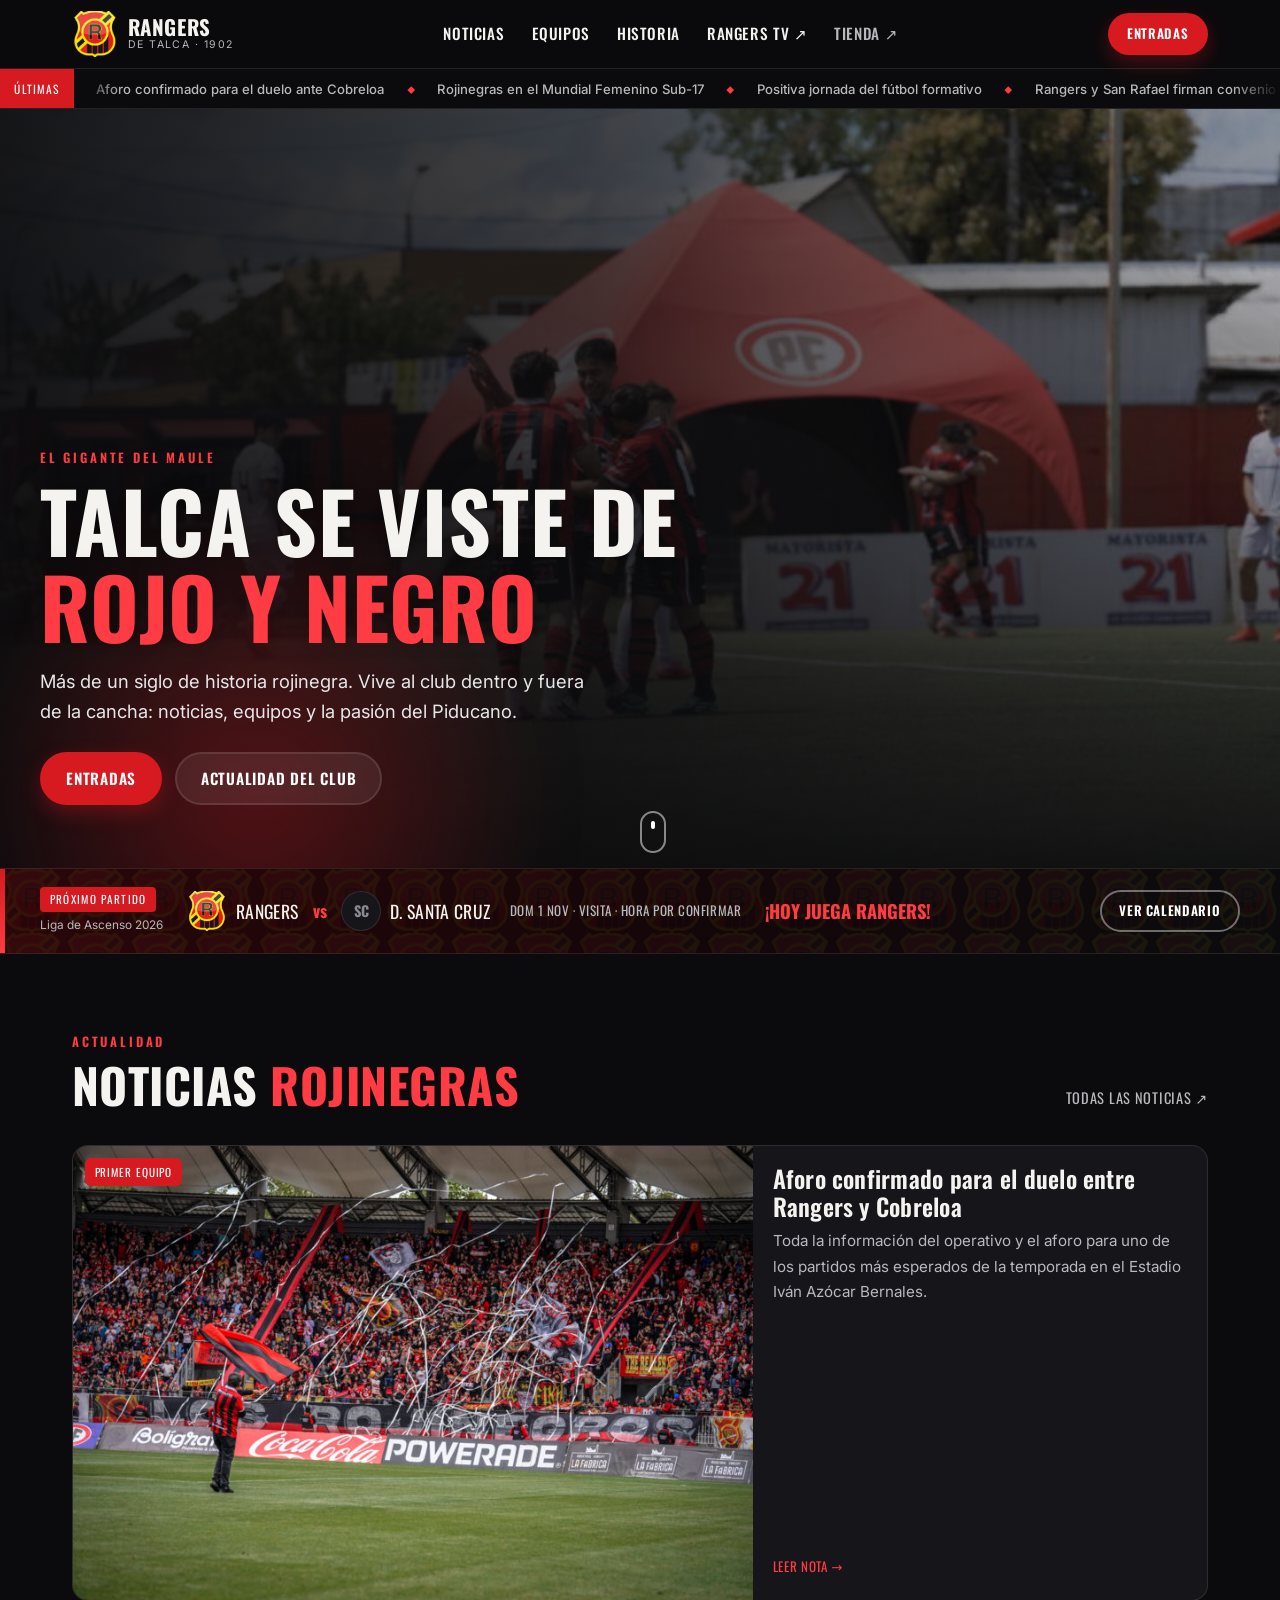
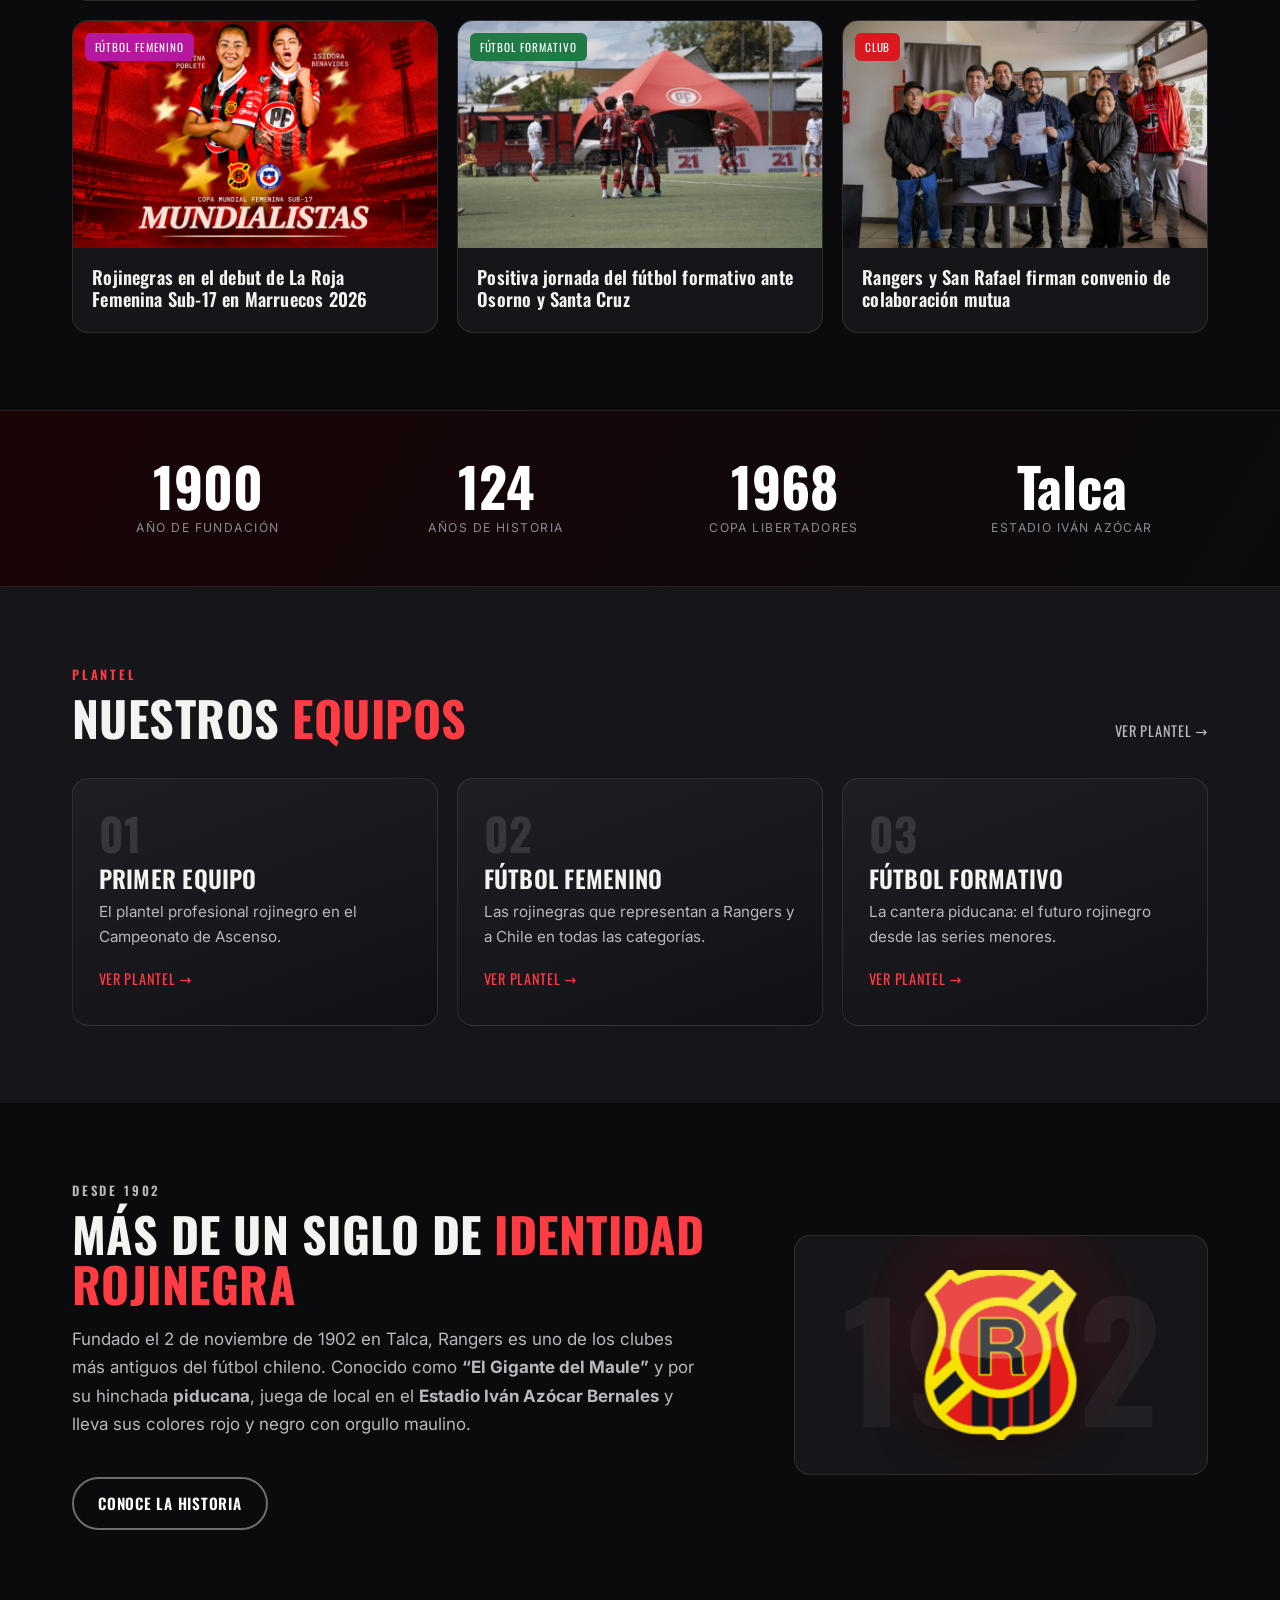
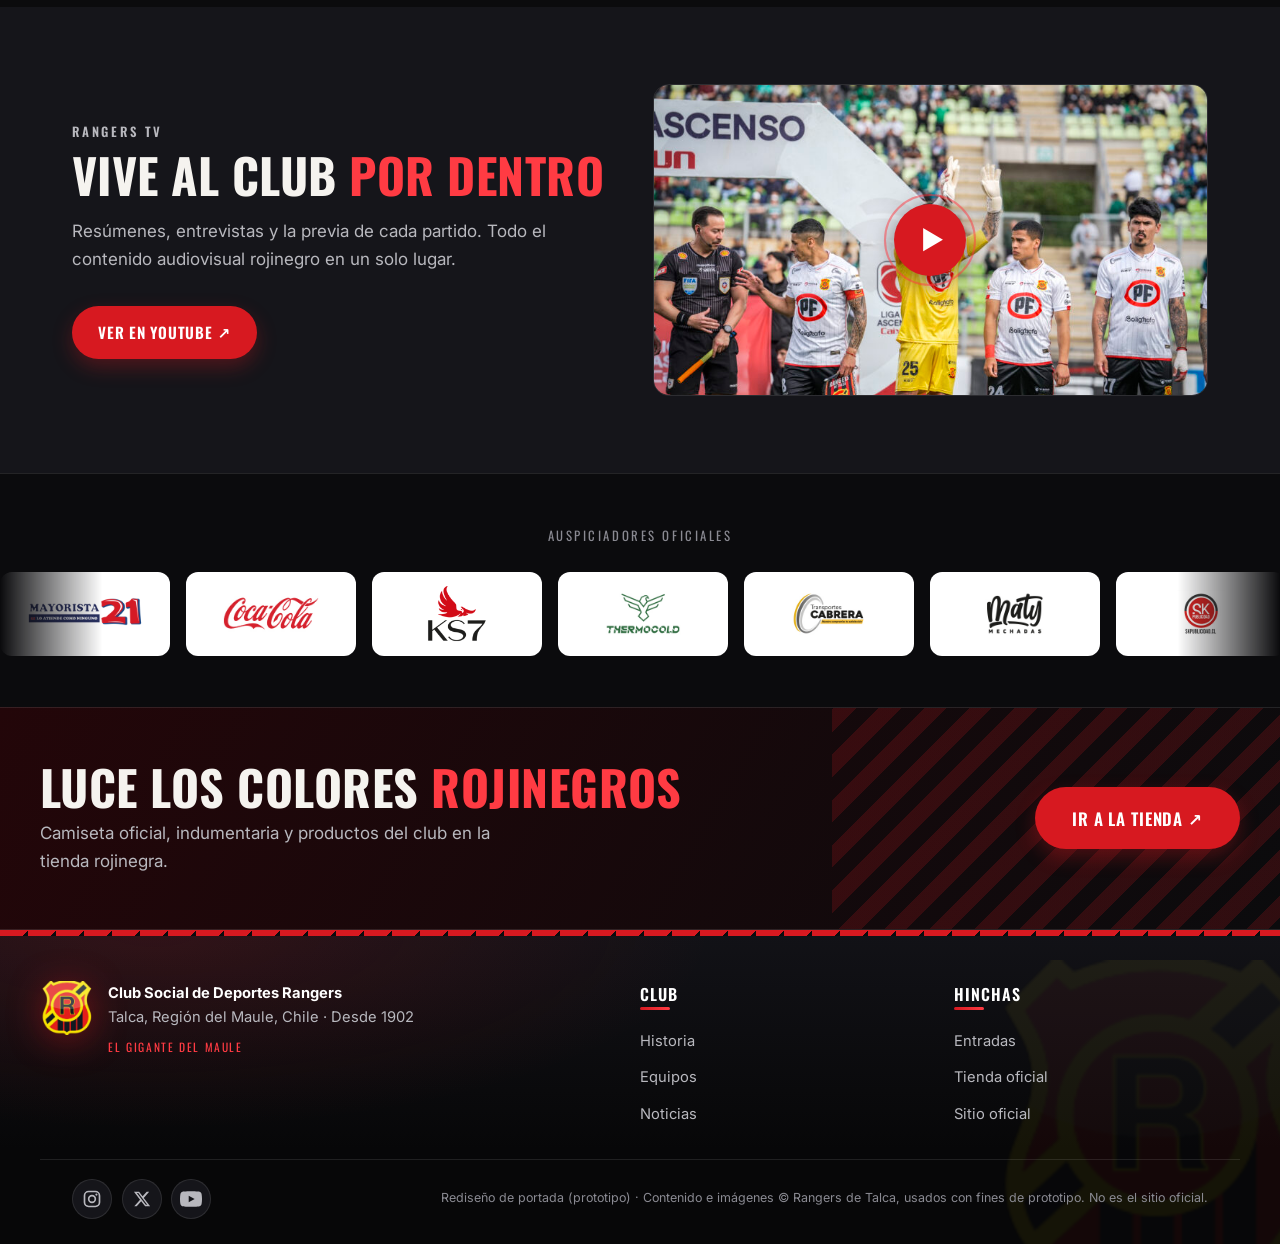
==== commit 7d9c72e0: "Proximo partido con cronometro, calendario, hero sin franja y ajuste de footer - Portada: nuevo modu" ====
--- a/rediseno/index.html
+++ b/rediseno/index.html
@@ -108,19 +108,30 @@
       </div>
     </div>
     <a class="hero-scroll reveal" href="#noticias" style="--d:.5s" aria-label="Bajar a noticias"><span></span></a>
-    <div class="hero-stripe" aria-hidden="true"></div>
-  </section>
-
-  <!-- ======================= MÓDULO PARTIDO ======================= -->
-  <section class="match" aria-label="Próximo encuentro">
-    <div class="wrap match-inner reveal">
-      <div class="match-badge" aria-hidden="true"><img src="assets/img/escudo.png" width="56" height="56" alt=""></div>
-      <div class="match-info">
-        <p class="match-kicker">Próximo encuentro</p>
-        <p class="match-title">Por confirmar</p>
-        <p class="match-note">La fecha y el rival se publicarán cuando el club los confirme oficialmente.</p>
-      </div>
-      <a class="btn btn-outline" href="https://www.rangersdetalca.com/portal/" target="_blank" rel="noopener">Ver calendario</a>
+  </section>
+
+  <!-- ======================= PRÓXIMO PARTIDO ======================= -->
+  <section class="next-match" id="nextMatch" data-kickoff="2026-11-01T17:00:00-03:00" aria-label="Próximo partido">
+    <div class="wrap next-match-inner reveal">
+      <div class="nm-head">
+        <span class="nm-kicker">Próximo partido</span>
+        <span class="nm-comp">Liga de Ascenso 2026</span>
+      </div>
+      <div class="nm-mid">
+        <div class="nm-teams">
+          <span class="nm-team"><img src="assets/img/escudo.png" width="40" height="40" alt="Rangers de Talca"><span class="nm-name">Rangers</span></span>
+          <span class="nm-vs">vs</span>
+          <span class="nm-team"><span class="nm-crest" aria-hidden="true">SC</span><span class="nm-name">D. Santa Cruz</span></span>
+        </div>
+        <span class="nm-when">Dom 1 nov · Visita · Hora por confirmar</span>
+      </div>
+      <div class="nm-countdown" aria-label="Cuenta regresiva para el próximo partido">
+        <div class="cd"><span class="cd-n" data-cd="days">--</span><span class="cd-l">días</span></div>
+        <div class="cd"><span class="cd-n" data-cd="hours">--</span><span class="cd-l">hrs</span></div>
+        <div class="cd"><span class="cd-n" data-cd="mins">--</span><span class="cd-l">min</span></div>
+        <div class="cd"><span class="cd-n" data-cd="secs">--</span><span class="cd-l">seg</span></div>
+      </div>
+      <a class="btn btn-outline btn-sm nm-cta" href="calendario.html">Ver calendario</a>
     </div>
   </section>
 
@@ -292,7 +303,7 @@
   <div class="wrap footer-grid">
     <div class="footer-brand">
       <img src="assets/img/escudo.png" width="54" height="54" alt="Escudo de Rangers de Talca">
-      <p><strong>Club Social de Deportes Rangers</strong><br>Talca, Región del Maule, Chile · Desde 1902<br><span class="foot-tag">El Gigante del Maule · Rojinegros</span></p>
+      <p><strong>Club Social de Deportes Rangers</strong><br>Talca, Región del Maule, Chile · Desde 1902<br><span class="foot-tag">El Gigante del Maule</span></p>
     </div>
     <nav class="footer-nav" aria-label="Enlaces del club">
       <h3>Club</h3>
--- a/rediseno/css/main.css
+++ b/rediseno/css/main.css
@@ -155,11 +155,6 @@
 .hero h1{font-size:var(--h1);font-weight:700;margin:.2rem 0 1rem;max-width:15ch;text-shadow:0 2px 30px rgba(0,0,0,.4)}
 .hero-lead{color:#e7e7ea;font-size:clamp(1rem,.9rem + .5vw,1.15rem);max-width:46ch;margin:0 0 1.6rem}
 .hero-actions{display:flex;flex-wrap:wrap;gap:.8rem}
-.hero-stripe{position:absolute;top:0;bottom:0;right:0;width:clamp(26px,4.5vw,56px);z-index:1;opacity:.95;
-  background-image:linear-gradient(135deg,var(--rojo) 0 50%,var(--negro) 50% 100%);
-  background-size:40px 40px;box-shadow:-8px 0 24px rgba(0,0,0,.5);
-  animation:stripeMove 2.4s linear infinite}
-.hero-stripe::after{content:"";position:absolute;inset:0;background:linear-gradient(180deg,rgba(255,59,67,.35),transparent 40%,transparent 70%,rgba(0,0,0,.4))}
 @keyframes stripeMove{from{background-position:0 0}to{background-position:40px 40px}}
 .hero-scroll{position:absolute;left:50%;bottom:16px;z-index:2;width:26px;height:42px;border:2px solid rgba(255,255,255,.5);border-radius:14px;transform:translateX(-50%);display:none}
 .hero-scroll span{position:absolute;left:50%;top:8px;width:4px;height:8px;background:#fff;border-radius:2px;transform:translateX(-50%);animation:scrolldot 1.6s infinite}
@@ -176,6 +171,41 @@
 .match-note{margin:0;font-size:.9rem;color:rgba(255,255,255,.85)}
 .match .btn-outline{border-color:rgba(255,255,255,.7)}
 .match .btn-outline:hover{background:#fff;color:var(--rojo);border-color:#fff}
+
+/* ---------------- Próximo partido + cronómetro ---------------- */
+.next-match{position:relative;overflow:hidden;z-index:3;margin-top:-1px;
+  background:linear-gradient(100deg,#2a0609,#140609 52%,#0b0b0d);
+  border-top:1px solid var(--linea);border-bottom:1px solid var(--linea)}
+/* motivo de escudos rojinegros */
+.next-match::before{content:"";position:absolute;inset:0;z-index:0;opacity:.06;pointer-events:none;
+  background:url(../assets/img/escudo.png) repeat;background-size:64px}
+.next-match::after{content:"";position:absolute;left:0;top:0;bottom:0;width:5px;z-index:1;
+  background:linear-gradient(var(--rojo),var(--rojo-200))}
+.next-match-inner{position:relative;z-index:2;display:flex;flex-wrap:wrap;align-items:center;gap:.9rem 1.5rem;padding:1.1rem 0}
+.nm-head{display:flex;flex-direction:column;gap:.25rem}
+.nm-kicker{align-self:flex-start;font-family:var(--f-title);text-transform:uppercase;letter-spacing:.12em;
+  font-size:.7rem;color:#fff;background:var(--rojo);padding:.22rem .6rem;border-radius:4px}
+.nm-comp{font-size:.74rem;color:var(--gris)}
+.nm-mid{display:flex;flex-direction:column;gap:.45rem;flex:1;min-width:230px}
+.nm-teams{display:flex;align-items:center;gap:.9rem}
+.nm-team{display:flex;align-items:center;gap:.55rem;font-family:var(--f-title);text-transform:uppercase}
+.nm-team img,.nm-crest{width:40px;height:40px;flex:none}
+.nm-crest{display:flex;align-items:center;justify-content:center;border-radius:50%;background:var(--carbon);
+  border:1px solid var(--linea);color:var(--gris-2);font-size:.9rem;font-weight:700}
+.nm-name{font-size:1.1rem;letter-spacing:.02em}
+.nm-vs{font-family:var(--f-title);color:var(--rojo-200);font-weight:700}
+.nm-when{font-size:.82rem;color:var(--gris);font-family:var(--f-title);text-transform:uppercase;letter-spacing:.04em}
+.nm-countdown{display:flex;gap:.45rem}
+.cd{min-width:50px;text-align:center;background:rgba(0,0,0,.45);border:1px solid var(--linea);border-radius:10px;padding:.4rem .25rem}
+.cd-n{display:block;font-family:var(--f-title);font-weight:700;font-size:1.45rem;line-height:1;color:#fff;font-variant-numeric:tabular-nums}
+.cd-l{font-size:.58rem;text-transform:uppercase;letter-spacing:.1em;color:var(--gris-2)}
+.nm-live{font-family:var(--f-title);text-transform:uppercase;color:var(--rojo-200);font-size:1.15rem;font-weight:700}
+.nm-cta{flex:none}
+@media (min-width:900px){
+  .nm-mid{flex-direction:row;align-items:center;gap:1.2rem;flex:none}
+  .next-match-inner{flex-wrap:nowrap}
+  .nm-cta{margin-left:auto}
+}
 
 /* ---------------- Secciones ---------------- */
 .section{padding:clamp(3rem,6vw,5.5rem) 0}
@@ -429,6 +459,21 @@
   border:1px dashed var(--linea);border-radius:var(--radio-sm)}
 @media (hover:none){.player:hover{transform:none}}
 
+/* calendario / fixtures */
+.fixtures{display:flex;flex-direction:column;gap:.7rem;margin:1.4rem 0 0}
+.fixture{display:flex;align-items:center;gap:.9rem 1.1rem;flex-wrap:wrap;
+  background:var(--carbon);border:1px solid var(--linea);border-left:3px solid var(--rojo);
+  border-radius:var(--radio-sm);padding:.85rem 1.05rem}
+.fixture.is-next{border-left-color:var(--rojo-200);box-shadow:0 0 0 1px rgba(255,59,67,.35)}
+.fx-date{font-family:var(--f-title);text-transform:uppercase;font-size:.82rem;letter-spacing:.04em;color:var(--gris);min-width:92px}
+.fx-match{display:flex;align-items:center;gap:.5rem;flex-wrap:wrap;font-weight:600;flex:1;min-width:200px}
+.fx-match .vs{color:var(--rojo-200);font-family:var(--f-title)}
+.fx-venue{font-size:.72rem;color:var(--gris-2);text-transform:uppercase;letter-spacing:.06em}
+.fx-tag{font-family:var(--f-title);font-size:.68rem;text-transform:uppercase;letter-spacing:.06em;
+  padding:.22rem .55rem;border-radius:4px;border:1px solid var(--linea);color:var(--gris);white-space:nowrap}
+.fx-tag--next{background:var(--rojo);color:#fff;border-color:var(--rojo)}
+.fx-tag--done{color:var(--gris-2)}
+
 /* selector de equipo */
 .team-switch{display:flex;flex-wrap:wrap;gap:.5rem;margin:0 0 1.4rem}
 .team-switch a{font-family:var(--f-title);text-transform:uppercase;letter-spacing:.04em;font-size:.82rem;
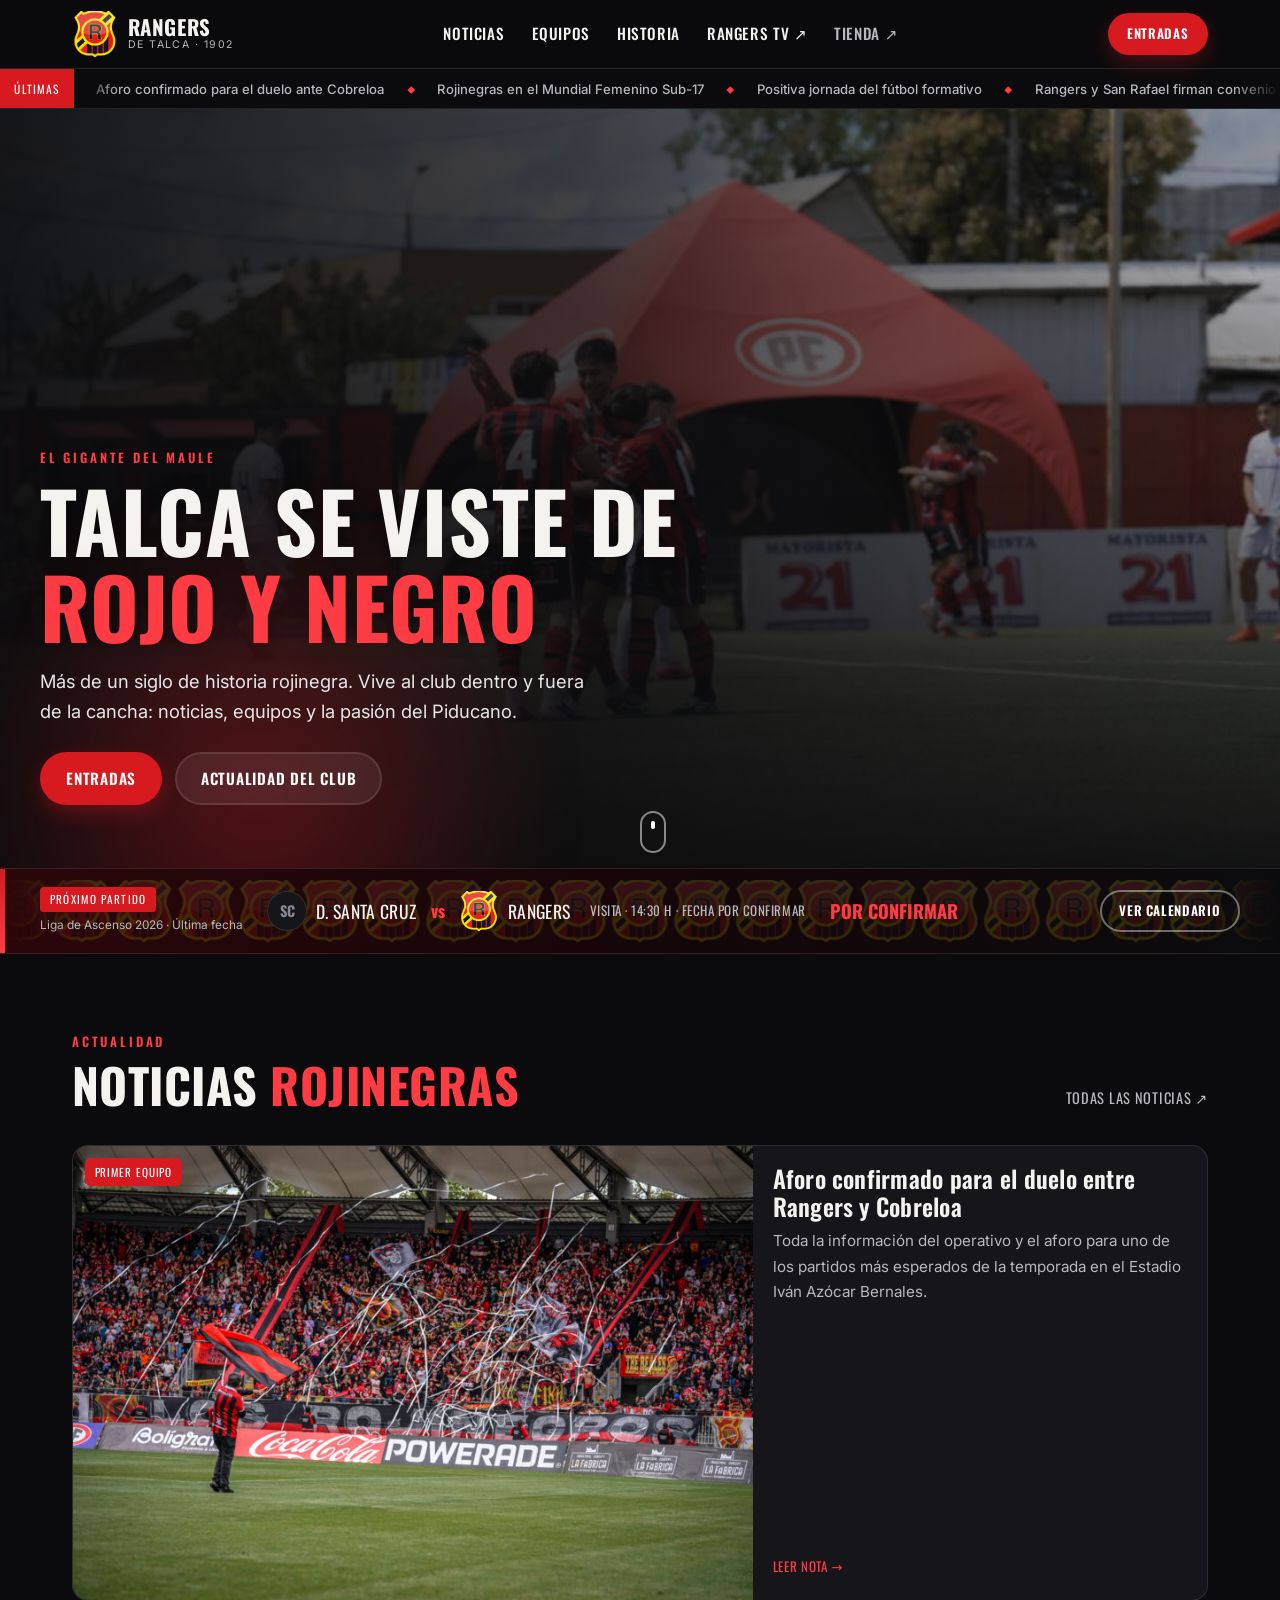
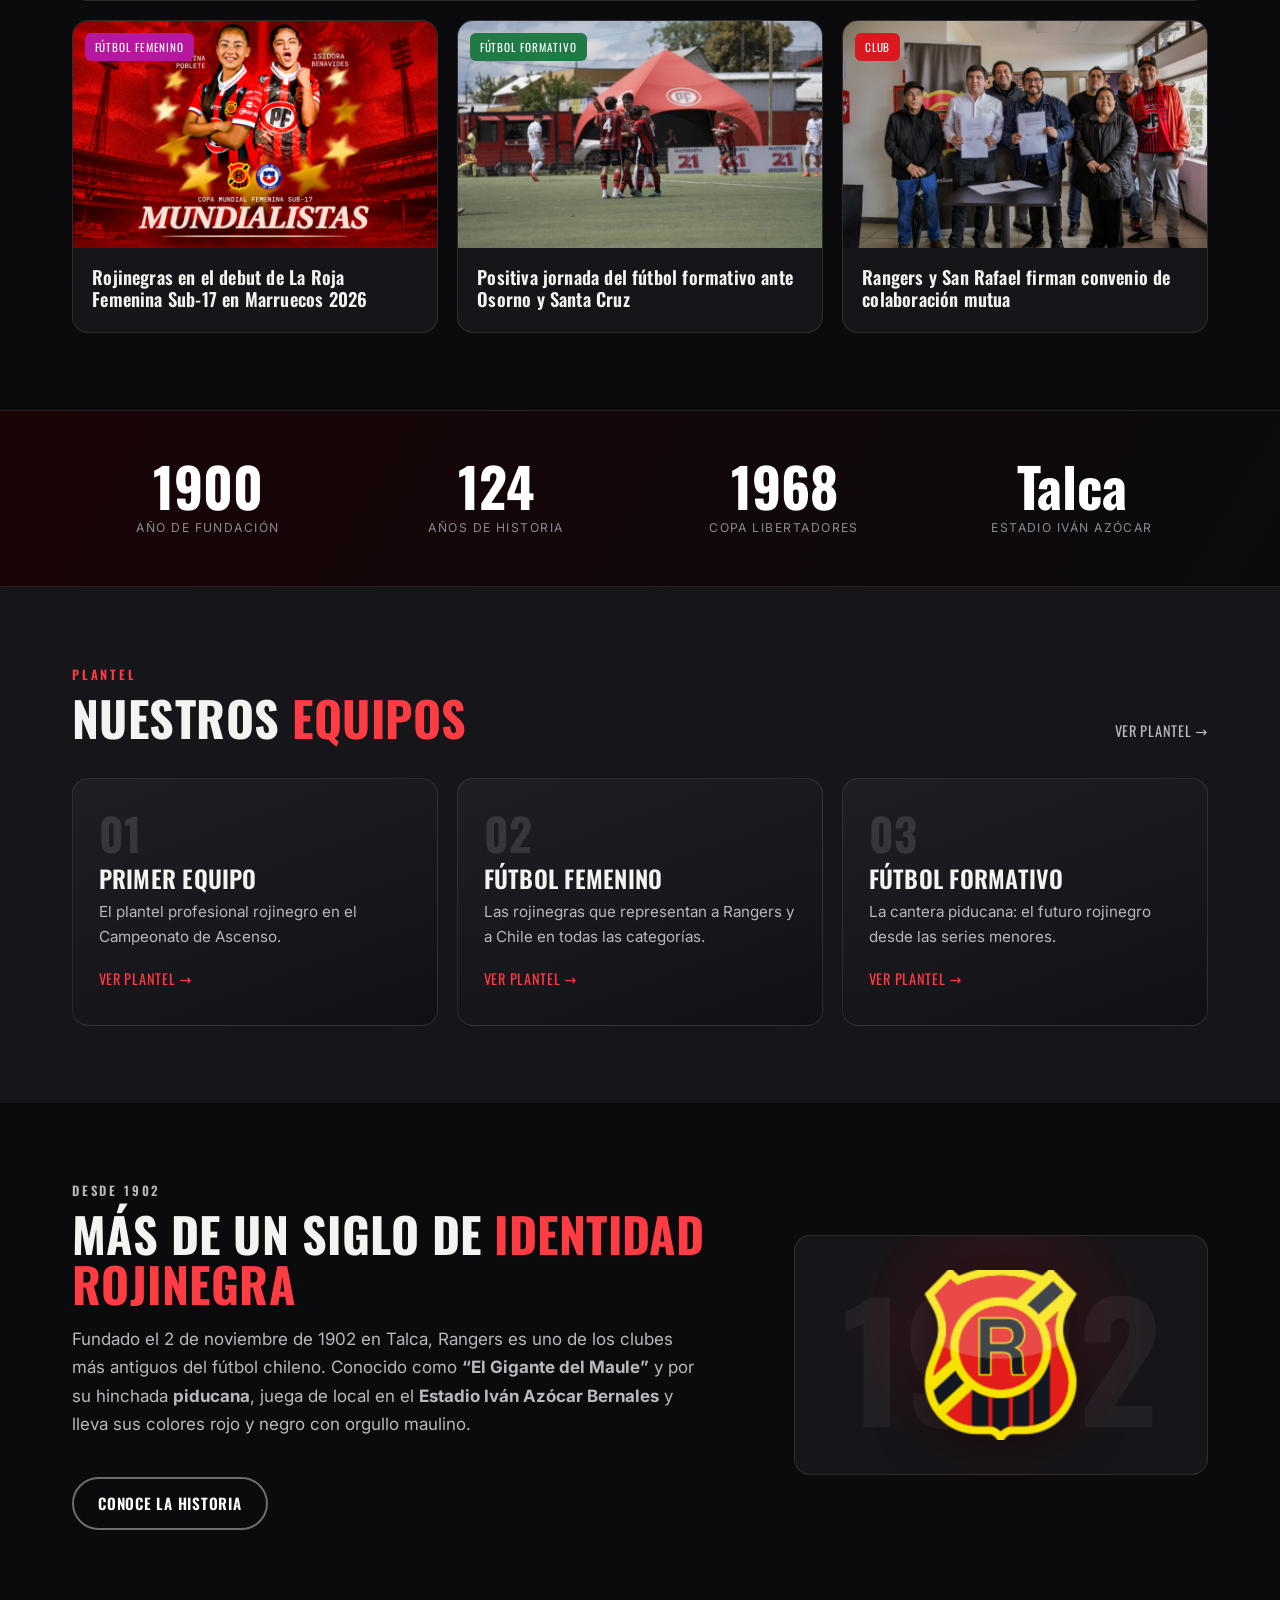
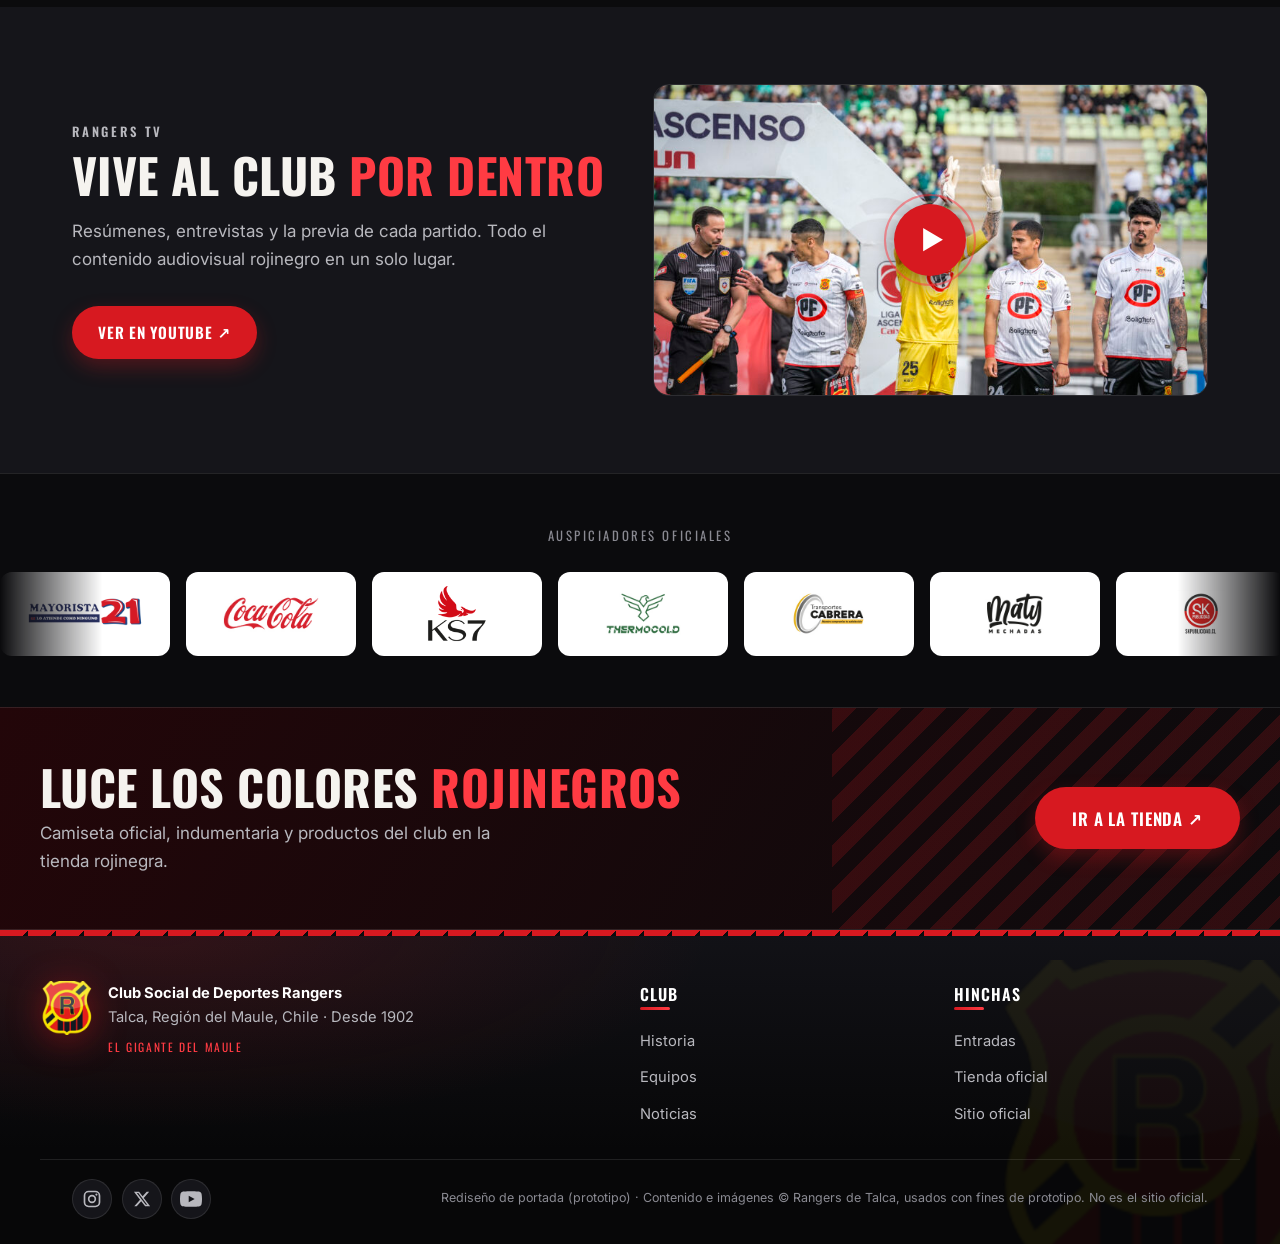
==== commit 7dffbc23: "Escudos animados en el modulo de partido; datos del partido y calendario - Modulo "Proximo partido":" ====
--- a/rediseno/index.html
+++ b/rediseno/index.html
@@ -111,19 +111,19 @@
   </section>
 
   <!-- ======================= PRÓXIMO PARTIDO ======================= -->
-  <section class="next-match" id="nextMatch" data-kickoff="2026-11-01T17:00:00-03:00" aria-label="Próximo partido">
+  <section class="next-match" id="nextMatch" aria-label="Próximo partido">
     <div class="wrap next-match-inner reveal">
       <div class="nm-head">
         <span class="nm-kicker">Próximo partido</span>
-        <span class="nm-comp">Liga de Ascenso 2026</span>
+        <span class="nm-comp">Liga de Ascenso 2026 · Última fecha</span>
       </div>
       <div class="nm-mid">
         <div class="nm-teams">
+          <span class="nm-team"><span class="nm-crest" aria-hidden="true">SC</span><span class="nm-name">D. Santa Cruz</span></span>
+          <span class="nm-vs">vs</span>
           <span class="nm-team"><img src="assets/img/escudo.png" width="40" height="40" alt="Rangers de Talca"><span class="nm-name">Rangers</span></span>
-          <span class="nm-vs">vs</span>
-          <span class="nm-team"><span class="nm-crest" aria-hidden="true">SC</span><span class="nm-name">D. Santa Cruz</span></span>
         </div>
-        <span class="nm-when">Dom 1 nov · Visita · Hora por confirmar</span>
+        <span class="nm-when">Visita · 14:30 h · Fecha por confirmar</span>
       </div>
       <div class="nm-countdown" aria-label="Cuenta regresiva para el próximo partido">
         <div class="cd"><span class="cd-n" data-cd="days">--</span><span class="cd-l">días</span></div>
--- a/rediseno/css/main.css
+++ b/rediseno/css/main.css
@@ -177,8 +177,12 @@
   background:linear-gradient(100deg,#2a0609,#140609 52%,#0b0b0d);
   border-top:1px solid var(--linea);border-bottom:1px solid var(--linea)}
 /* motivo de escudos rojinegros */
-.next-match::before{content:"";position:absolute;inset:0;z-index:0;opacity:.06;pointer-events:none;
-  background:url(../assets/img/escudo.png) repeat;background-size:64px}
+.next-match::before{content:"";position:absolute;inset:0;z-index:0;opacity:.15;pointer-events:none;
+  background:url(../assets/img/escudo.png) repeat-x center;background-size:62px 62px;
+  -webkit-mask-image:linear-gradient(90deg,transparent,#000 7%,#000 93%,transparent);
+  mask-image:linear-gradient(90deg,transparent,#000 7%,#000 93%,transparent);
+  animation:escudosScroll 20s linear infinite}
+@keyframes escudosScroll{from{background-position:0 center}to{background-position:62px center}}
 .next-match::after{content:"";position:absolute;left:0;top:0;bottom:0;width:5px;z-index:1;
   background:linear-gradient(var(--rojo),var(--rojo-200))}
 .next-match-inner{position:relative;z-index:2;display:flex;flex-wrap:wrap;align-items:center;gap:.9rem 1.5rem;padding:1.1rem 0}
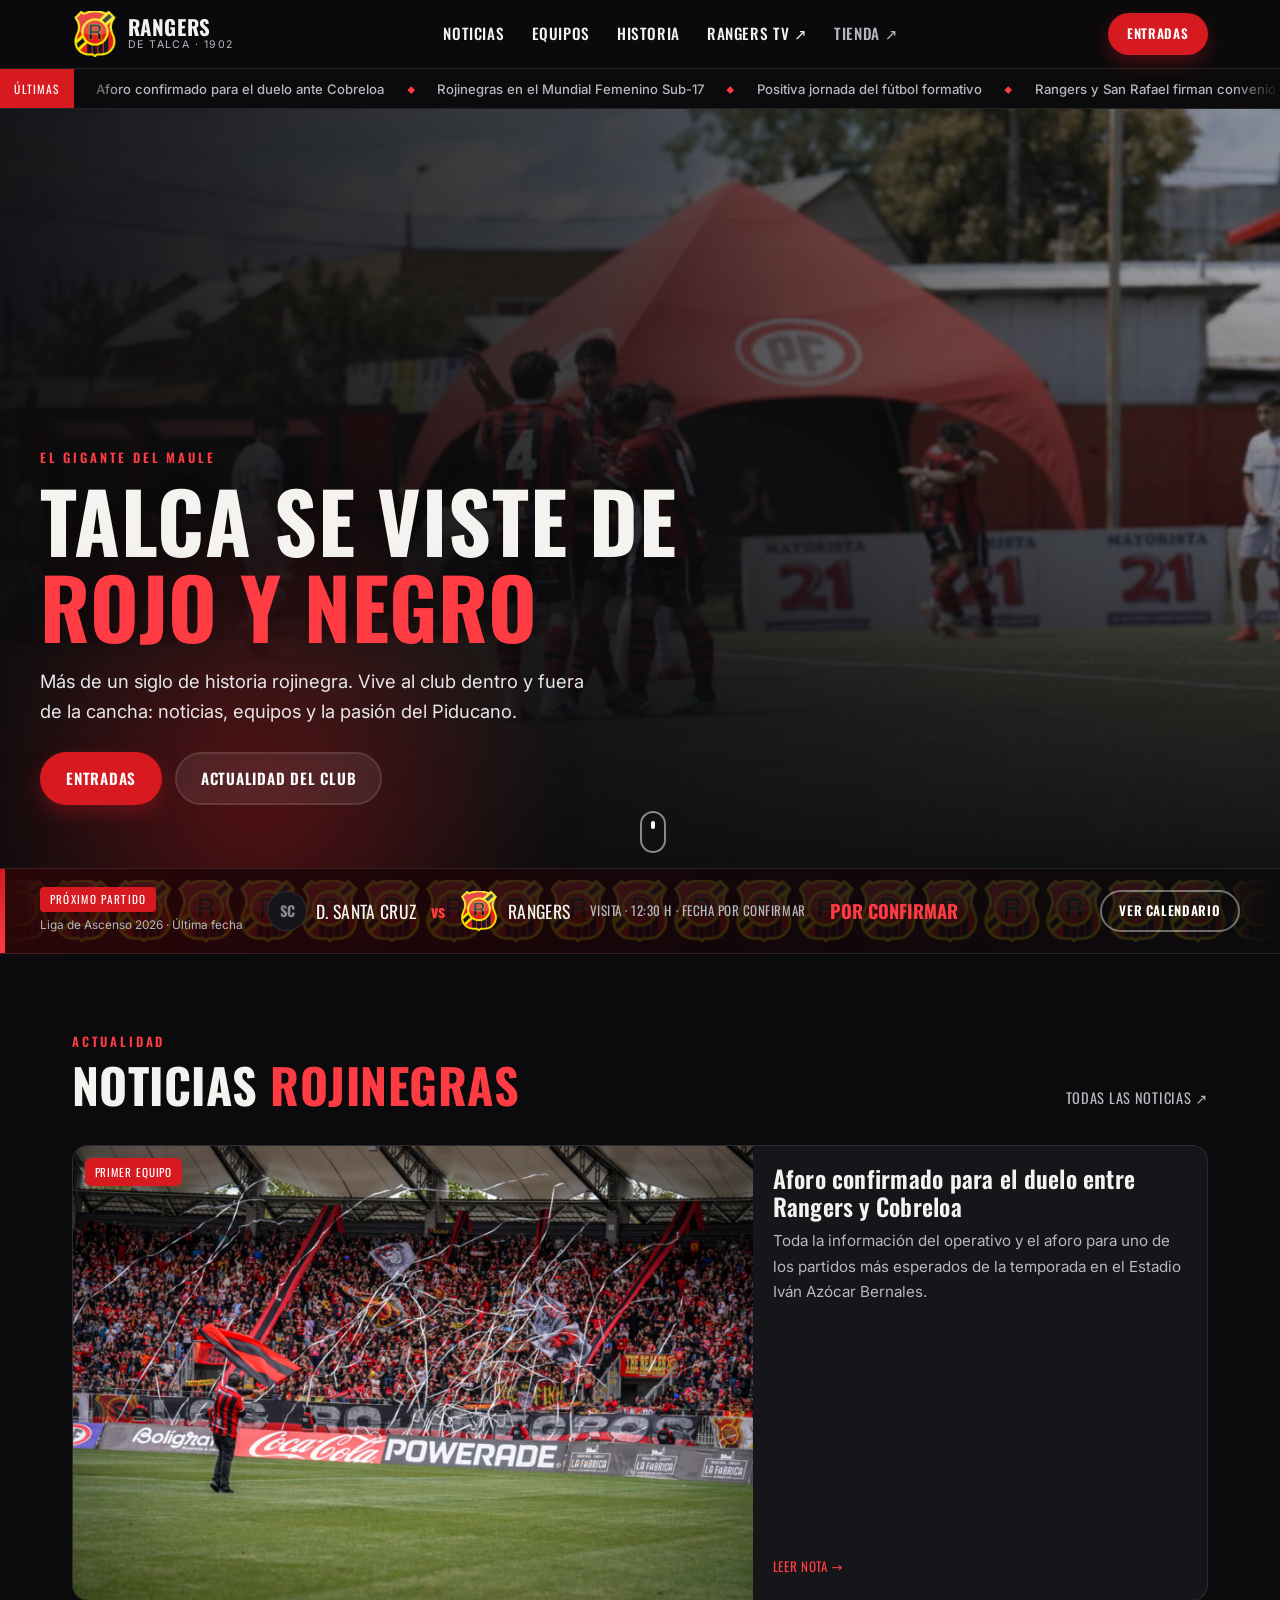
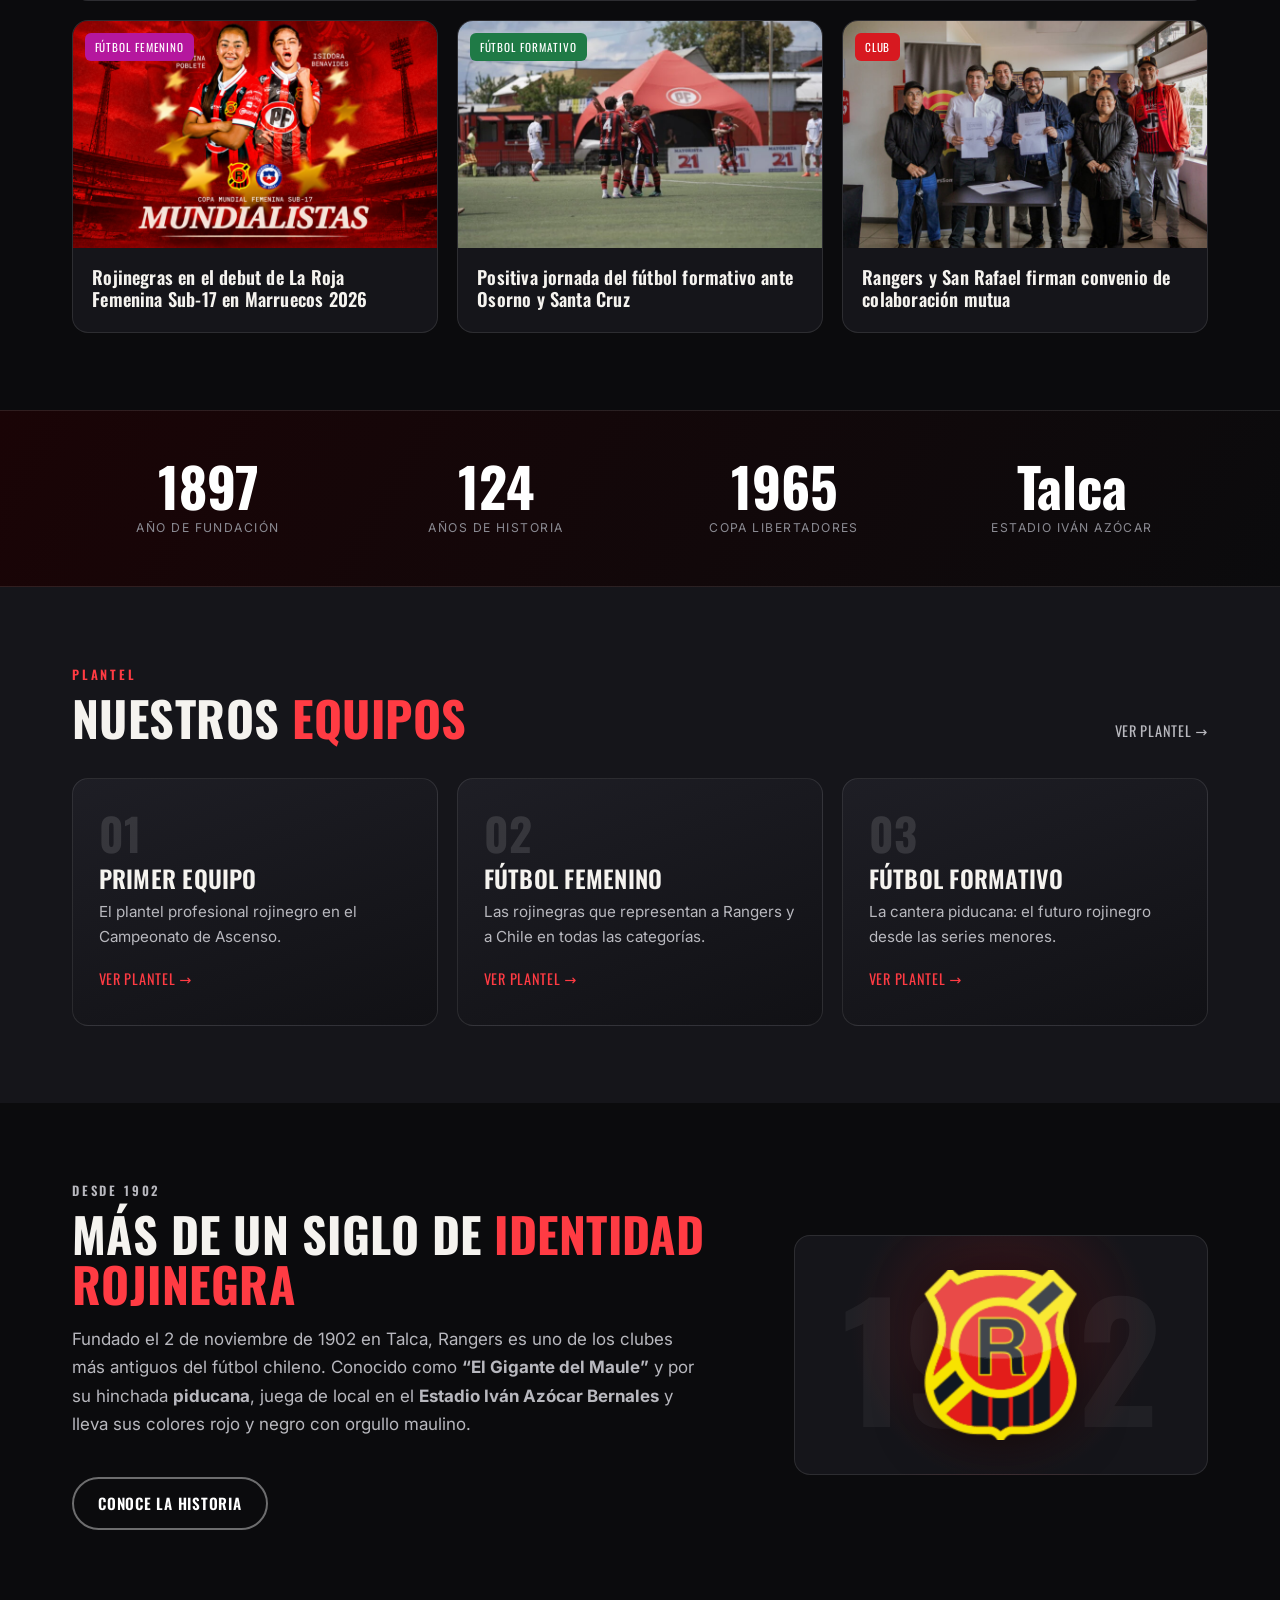
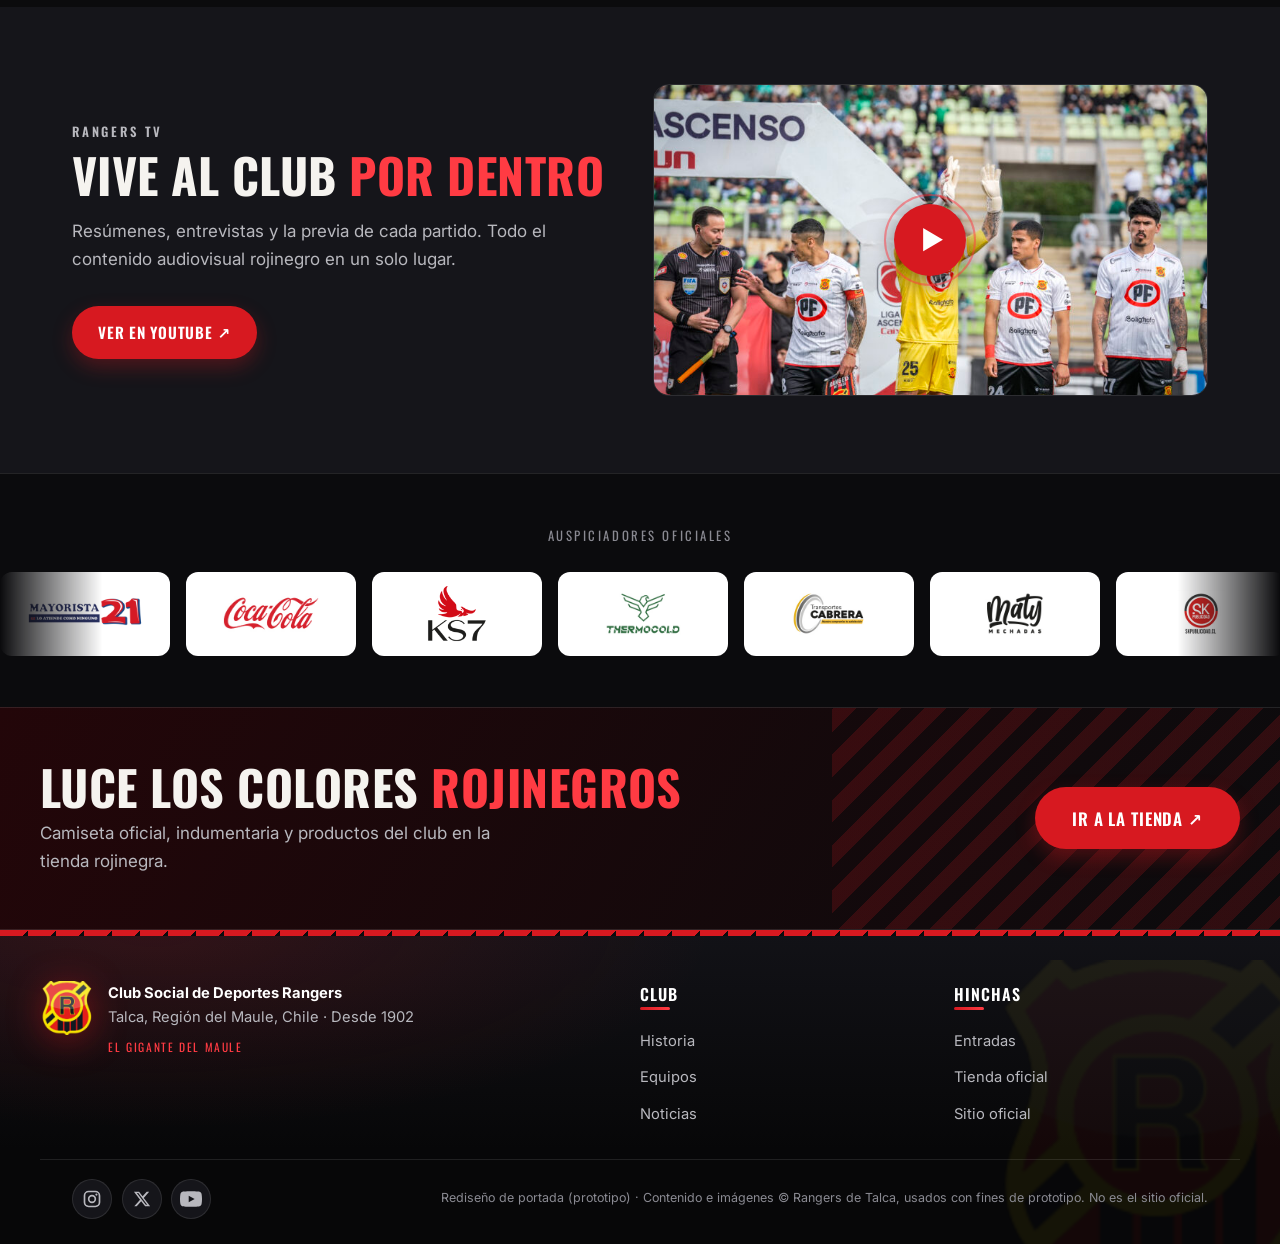
==== commit c3e58ece: "Corrige el horario del proximo partido a 12:30 h El partido Deportes Santa Cruz vs Rangers se jugari" ====
--- a/rediseno/index.html
+++ b/rediseno/index.html
@@ -123,7 +123,7 @@
           <span class="nm-vs">vs</span>
           <span class="nm-team"><img src="assets/img/escudo.png" width="40" height="40" alt="Rangers de Talca"><span class="nm-name">Rangers</span></span>
         </div>
-        <span class="nm-when">Visita · 14:30 h · Fecha por confirmar</span>
+        <span class="nm-when">Visita · 12:30 h · Fecha por confirmar</span>
       </div>
       <div class="nm-countdown" aria-label="Cuenta regresiva para el próximo partido">
         <div class="cd"><span class="cd-n" data-cd="days">--</span><span class="cd-l">días</span></div>
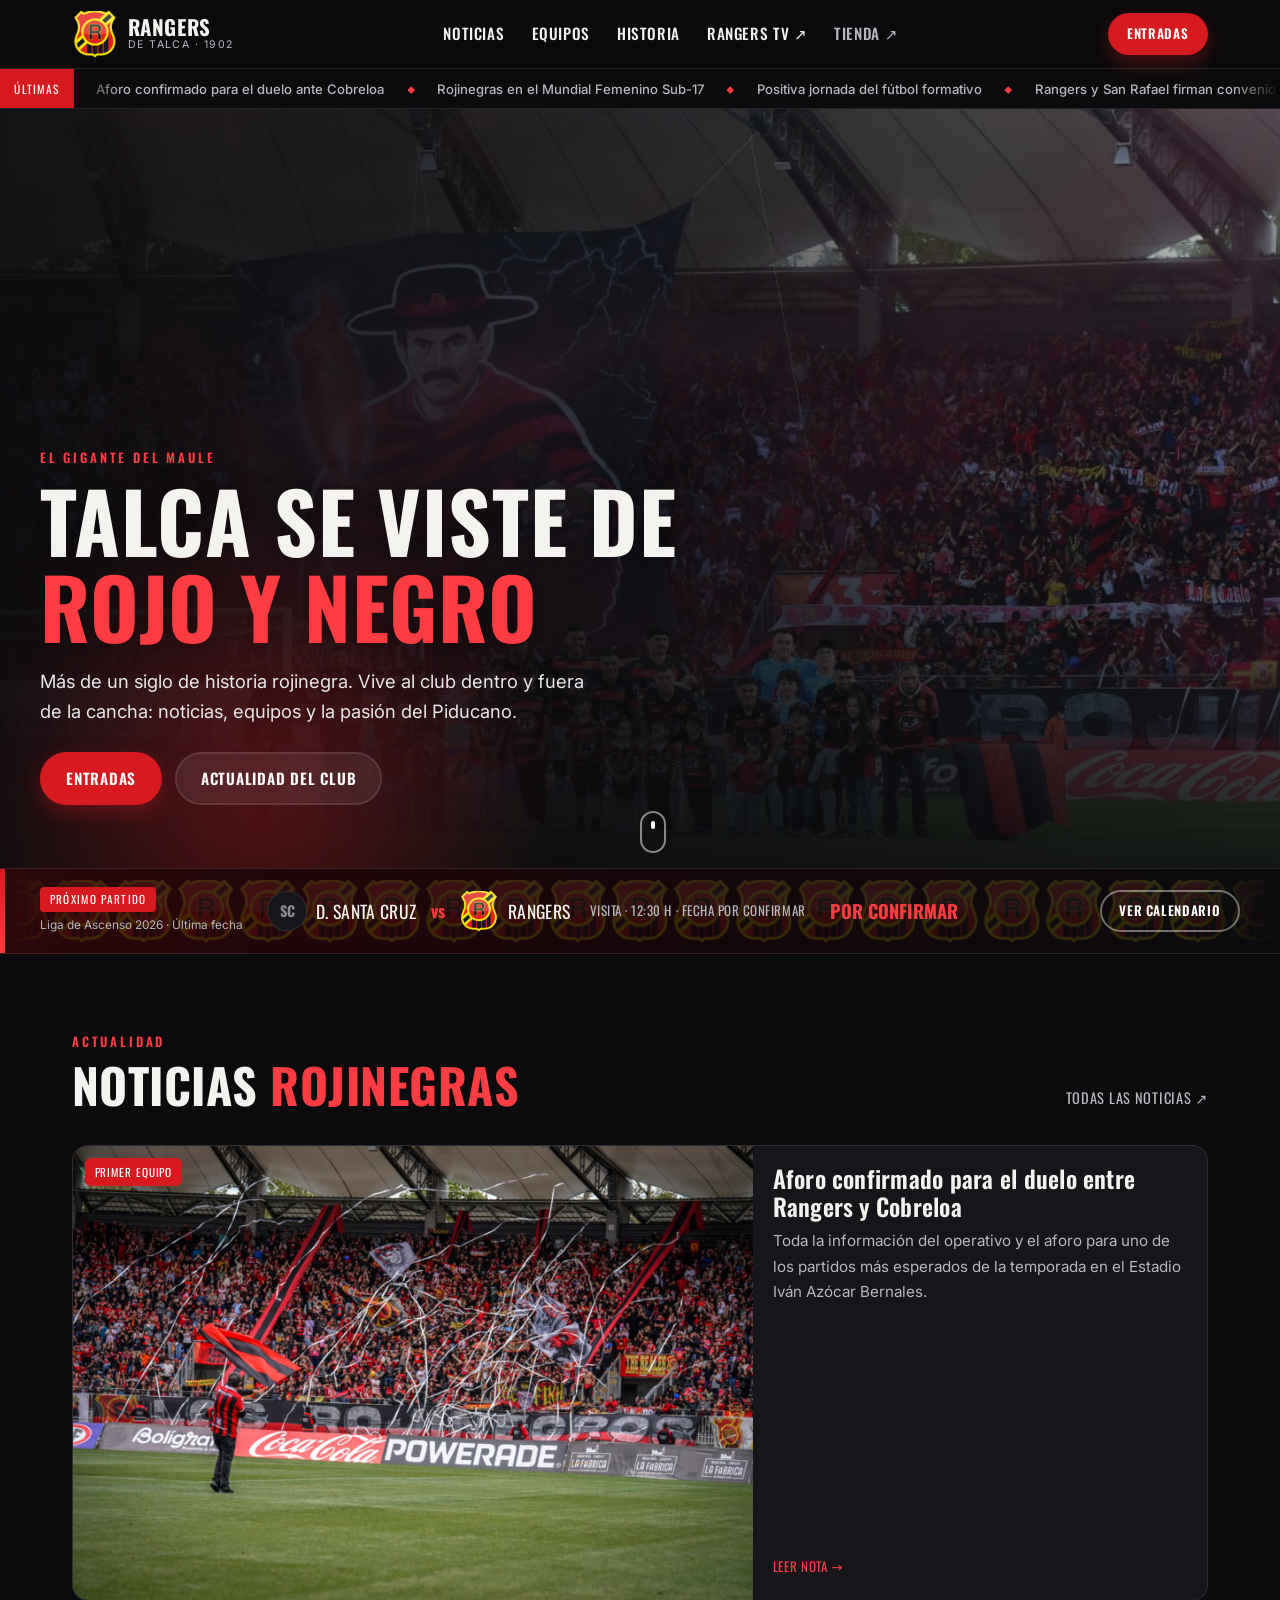
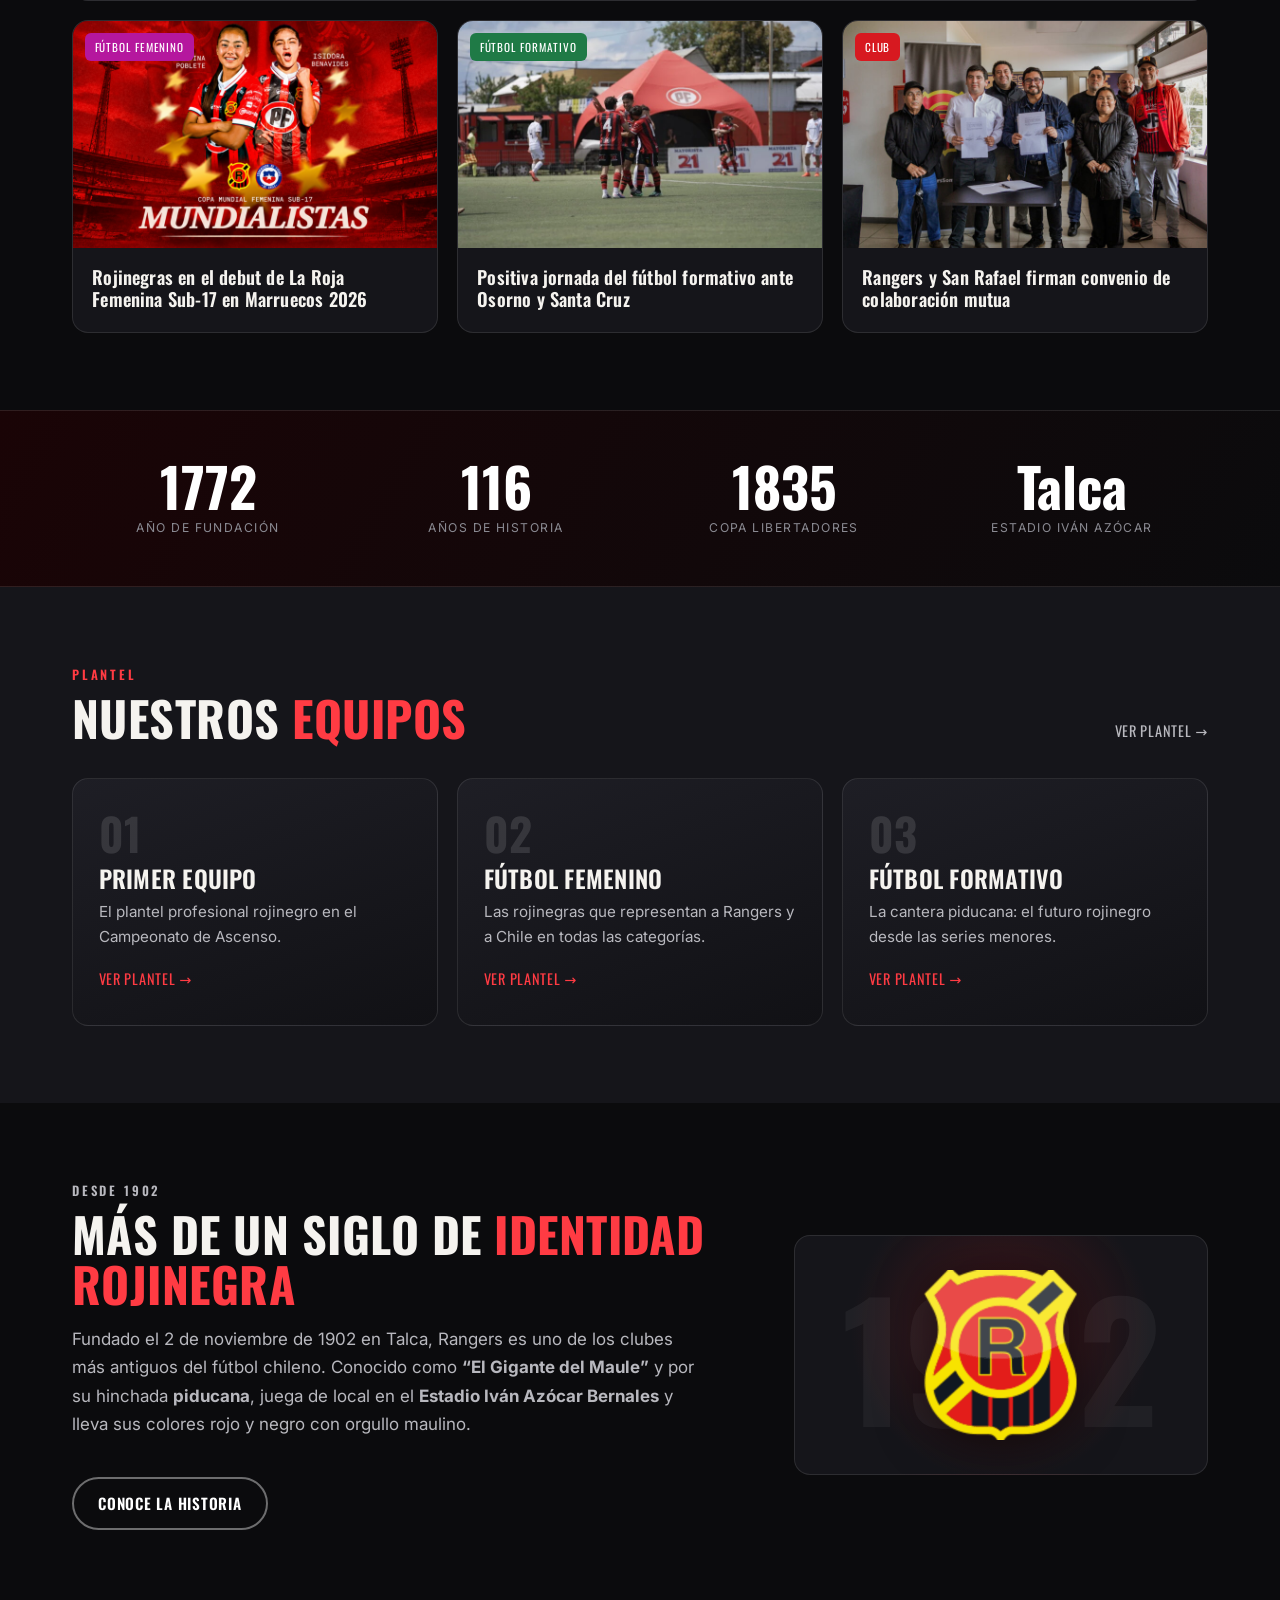
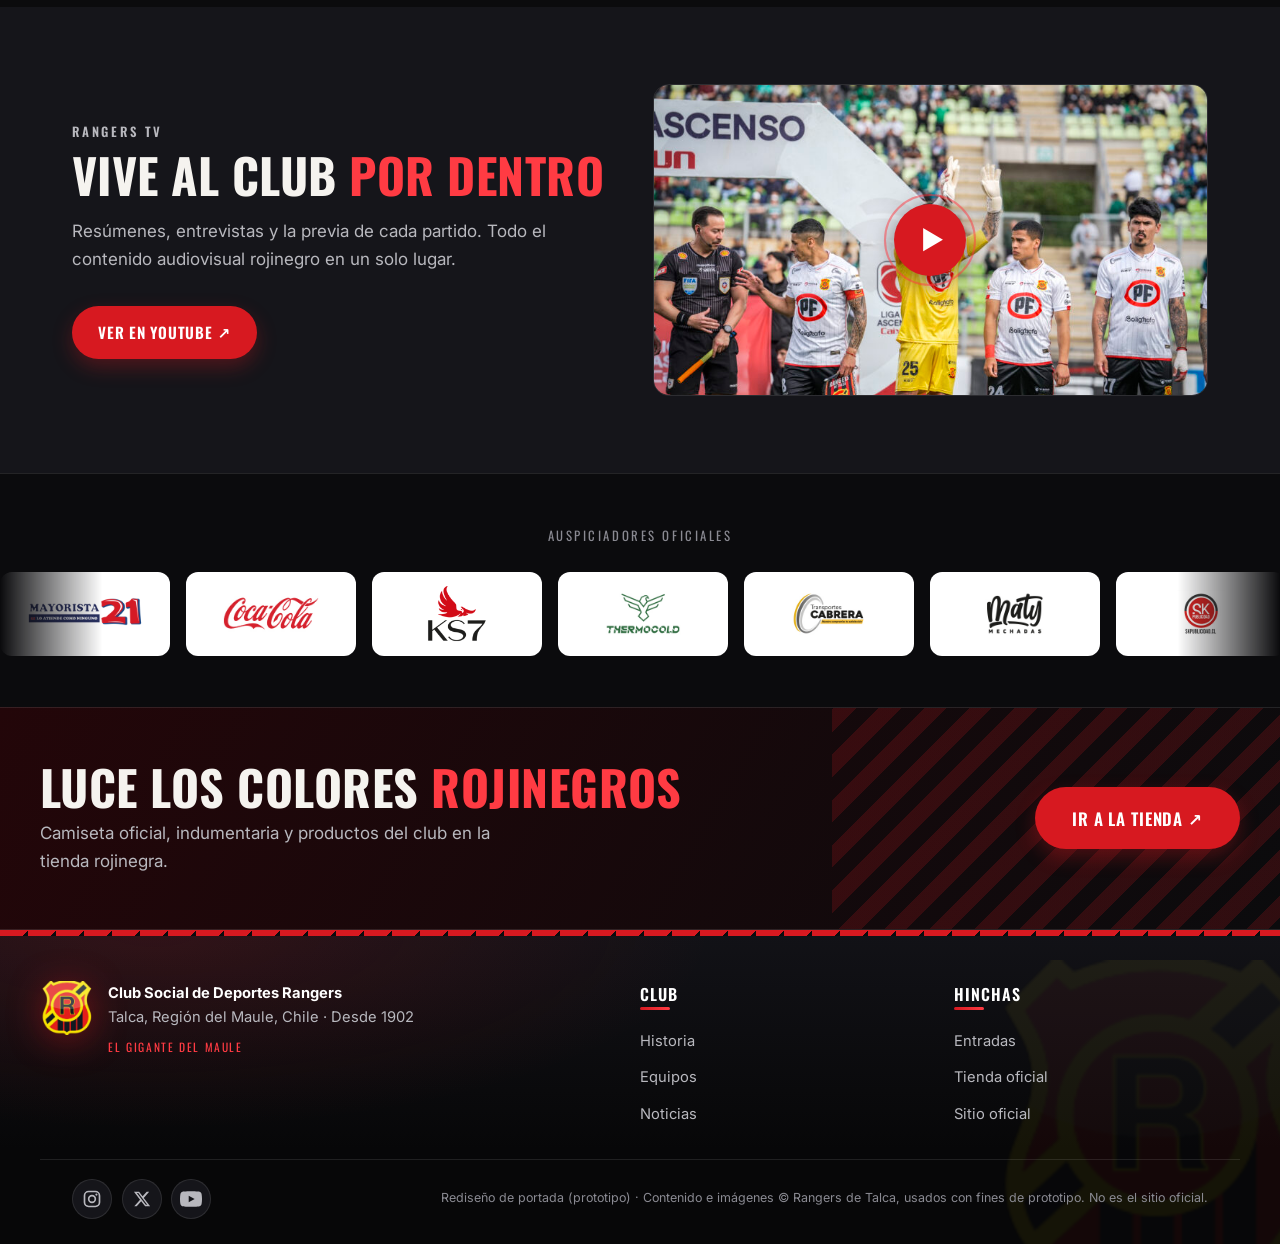
==== commit e21e0c08: "Portada: nueva imagen del hero (plantel, lienzo y estadio) - Reemplaza hero.jpg por la foto entregad" ====
--- a/rediseno/index.html
+++ b/rediseno/index.html
@@ -16,7 +16,7 @@
 <link rel="preconnect" href="https://fonts.googleapis.com">
 <link rel="preconnect" href="https://fonts.gstatic.com" crossorigin>
 <link rel="stylesheet" href="https://fonts.googleapis.com/css2?family=Oswald:wght@400;500;600;700&family=Inter:wght@400;500;600;700&display=swap">
-<link rel="preload" as="image" href="assets/img/hero.jpg">
+<link rel="preload" as="image" href="assets/img/hero.jpg?v=2">
 <link rel="stylesheet" href="css/main.css">
 </head>
 <body>
@@ -94,7 +94,7 @@
   <!-- ======================= HERO ======================= -->
   <section class="hero" aria-labelledby="hero-title">
     <div class="hero-media" data-parallax>
-      <img src="assets/img/hero.jpg" width="768" height="512" alt="Jugadores de Rangers de Talca celebrando en el campo" fetchpriority="high">
+      <img src="assets/img/hero.jpg?v=2" width="1063" height="709" alt="Plantel de Rangers de Talca junto a su hinchada y el lienzo rojinegro en el estadio" fetchpriority="high">
       <div class="hero-scrim"></div>
       <div class="hero-glow" aria-hidden="true"></div>
     </div>
--- a/rediseno/css/main.css
+++ b/rediseno/css/main.css
@@ -422,6 +422,7 @@
 .article-body ul{color:var(--gris);margin:0 0 1.2rem;padding-left:1.2rem;line-height:1.7}
 .article-body li{margin-bottom:.4rem}
 .article-body li strong{color:var(--blanco)}
+.article-body p a,.article-body li a{color:var(--rojo-200);text-decoration:underline;word-break:break-word}
 
 .article-source{display:flex;align-items:center;gap:1rem;flex-wrap:wrap;justify-content:space-between;
   margin:2.2rem 0 0;padding:1.2rem 1.4rem;border-radius:var(--radio);background:var(--carbon);border:1px solid var(--linea)}
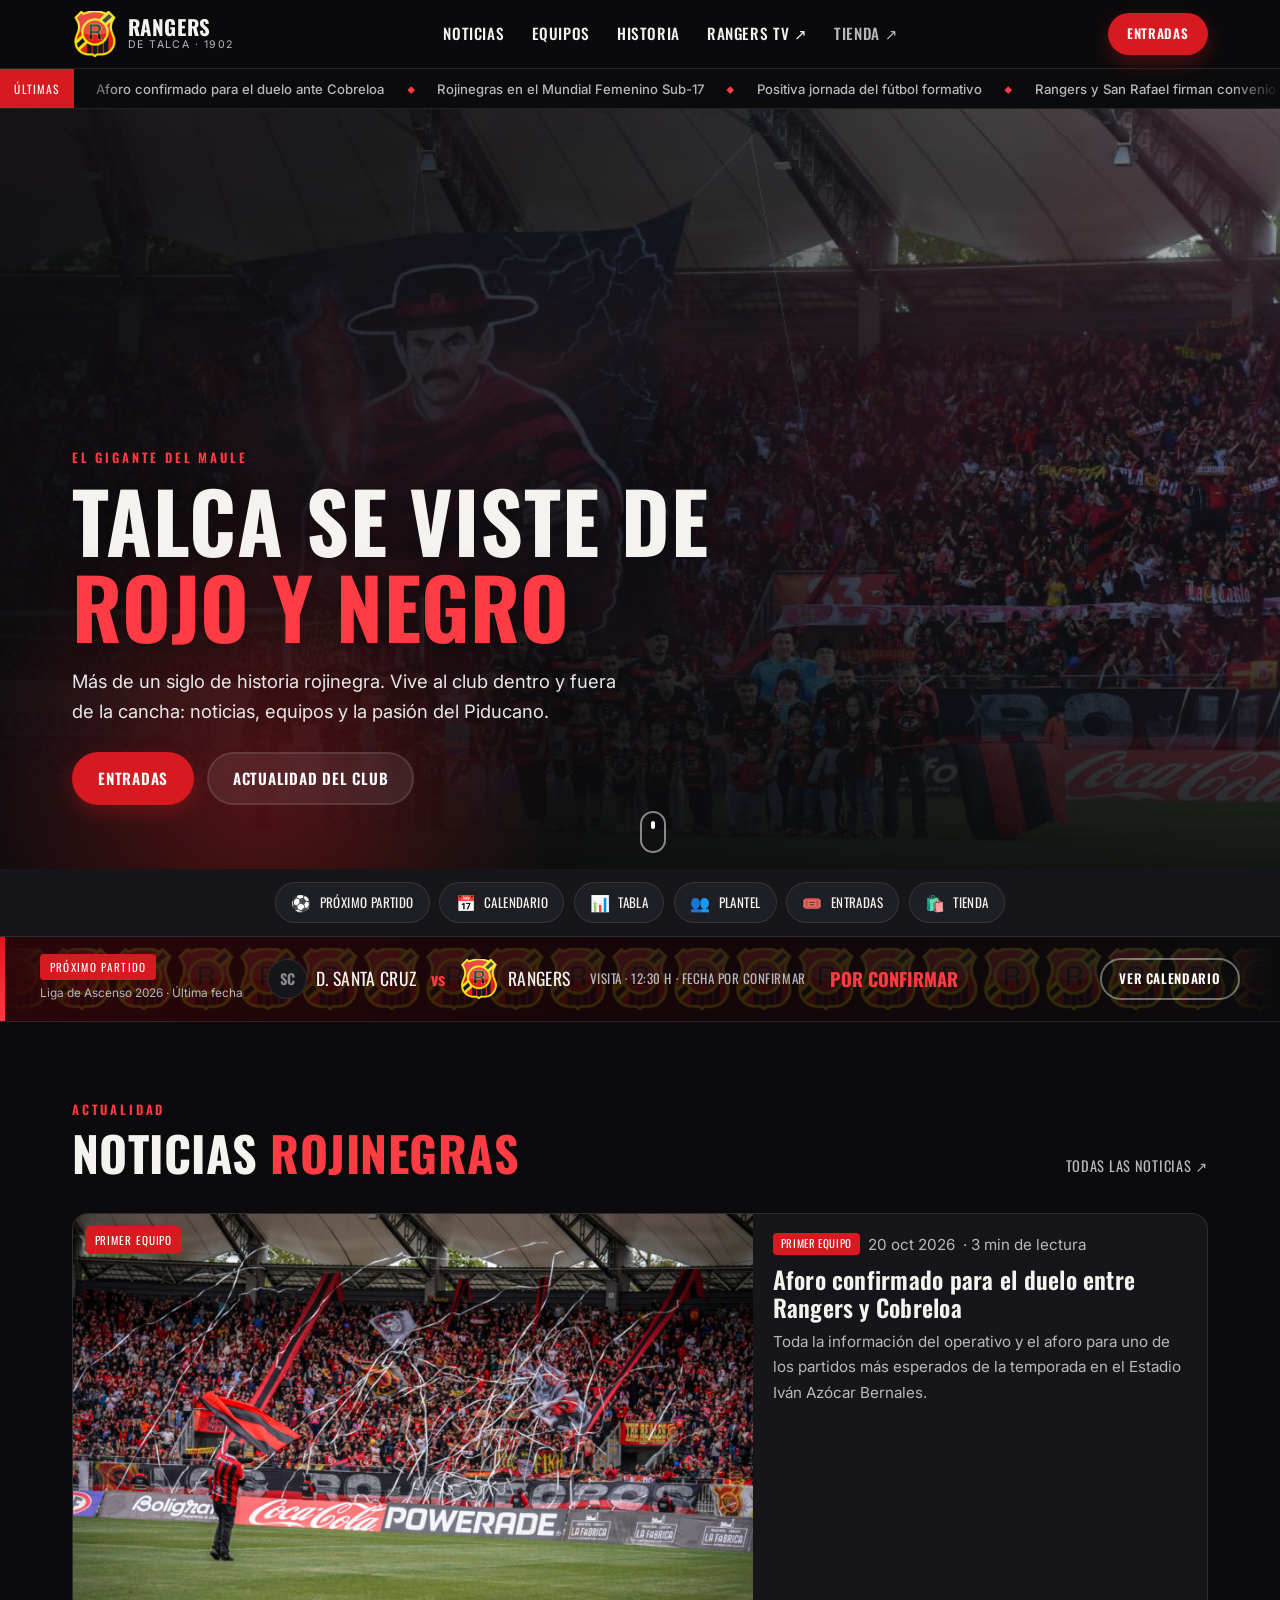
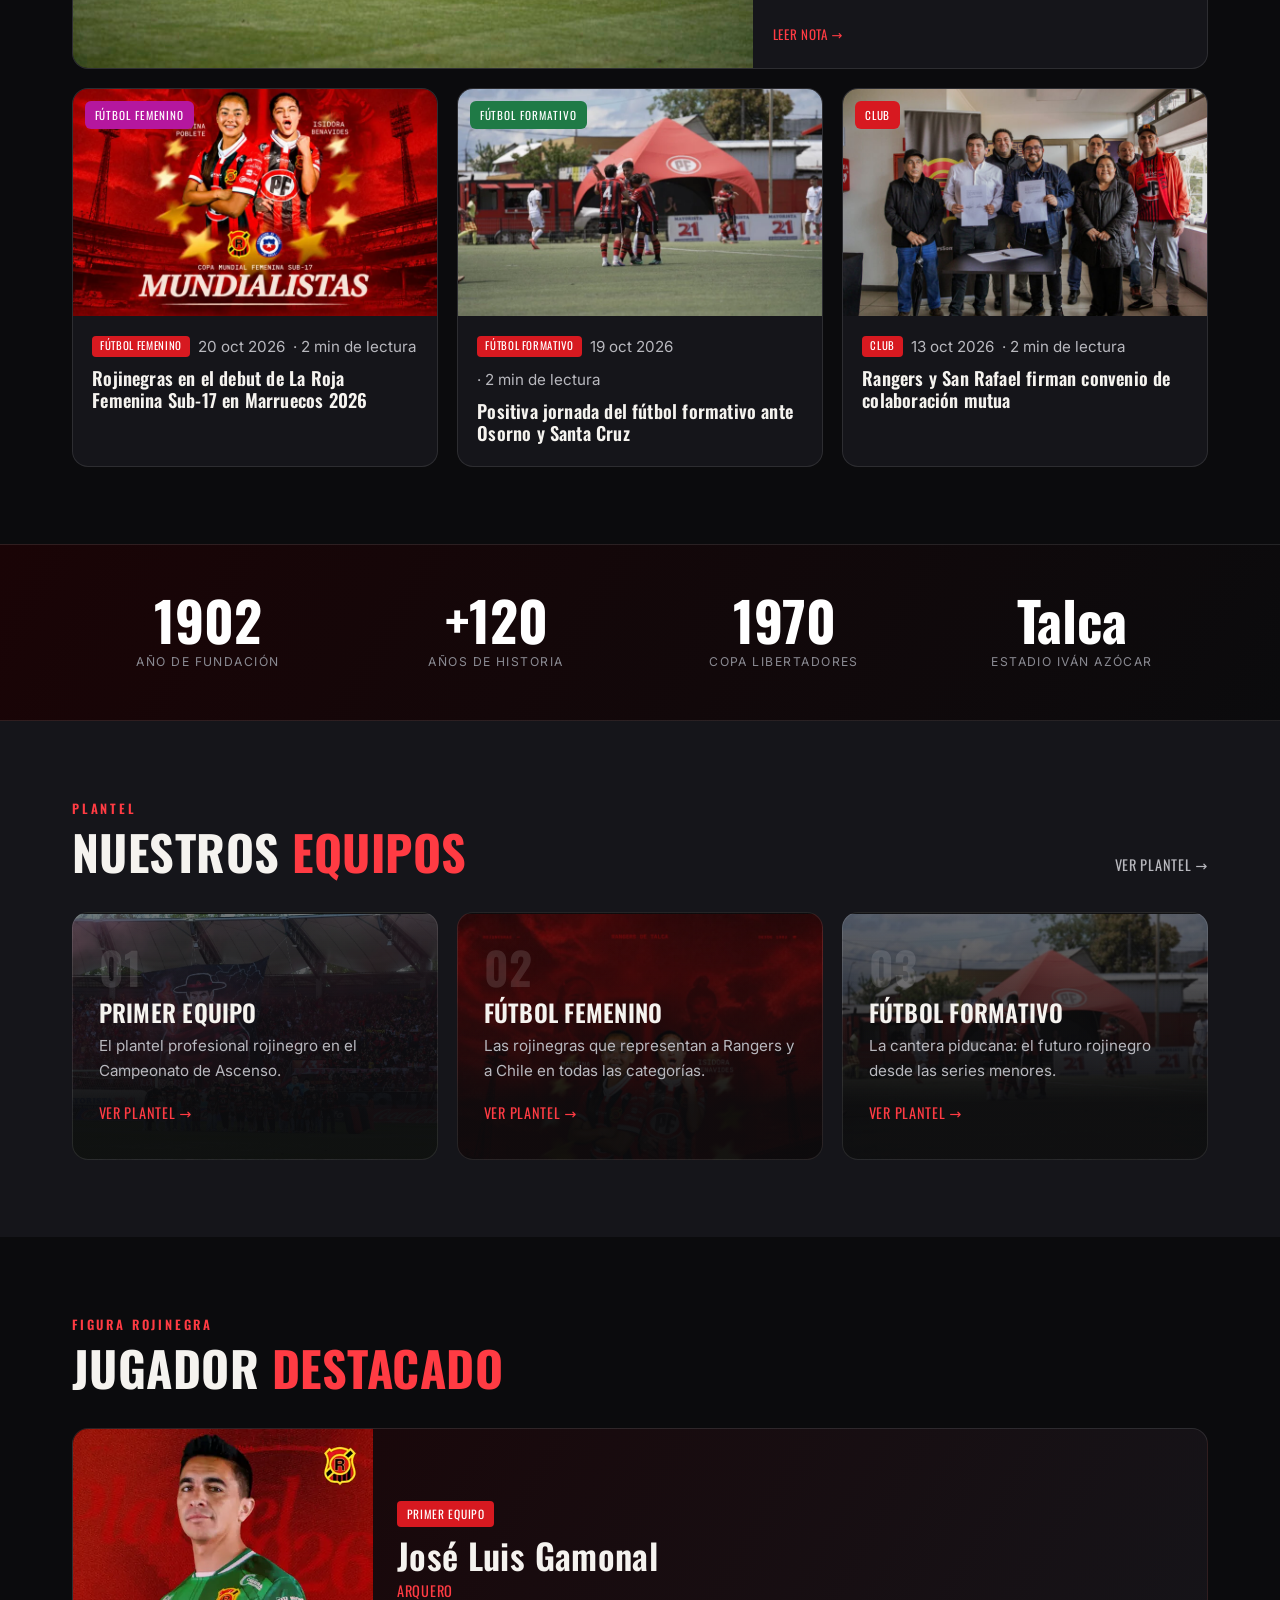
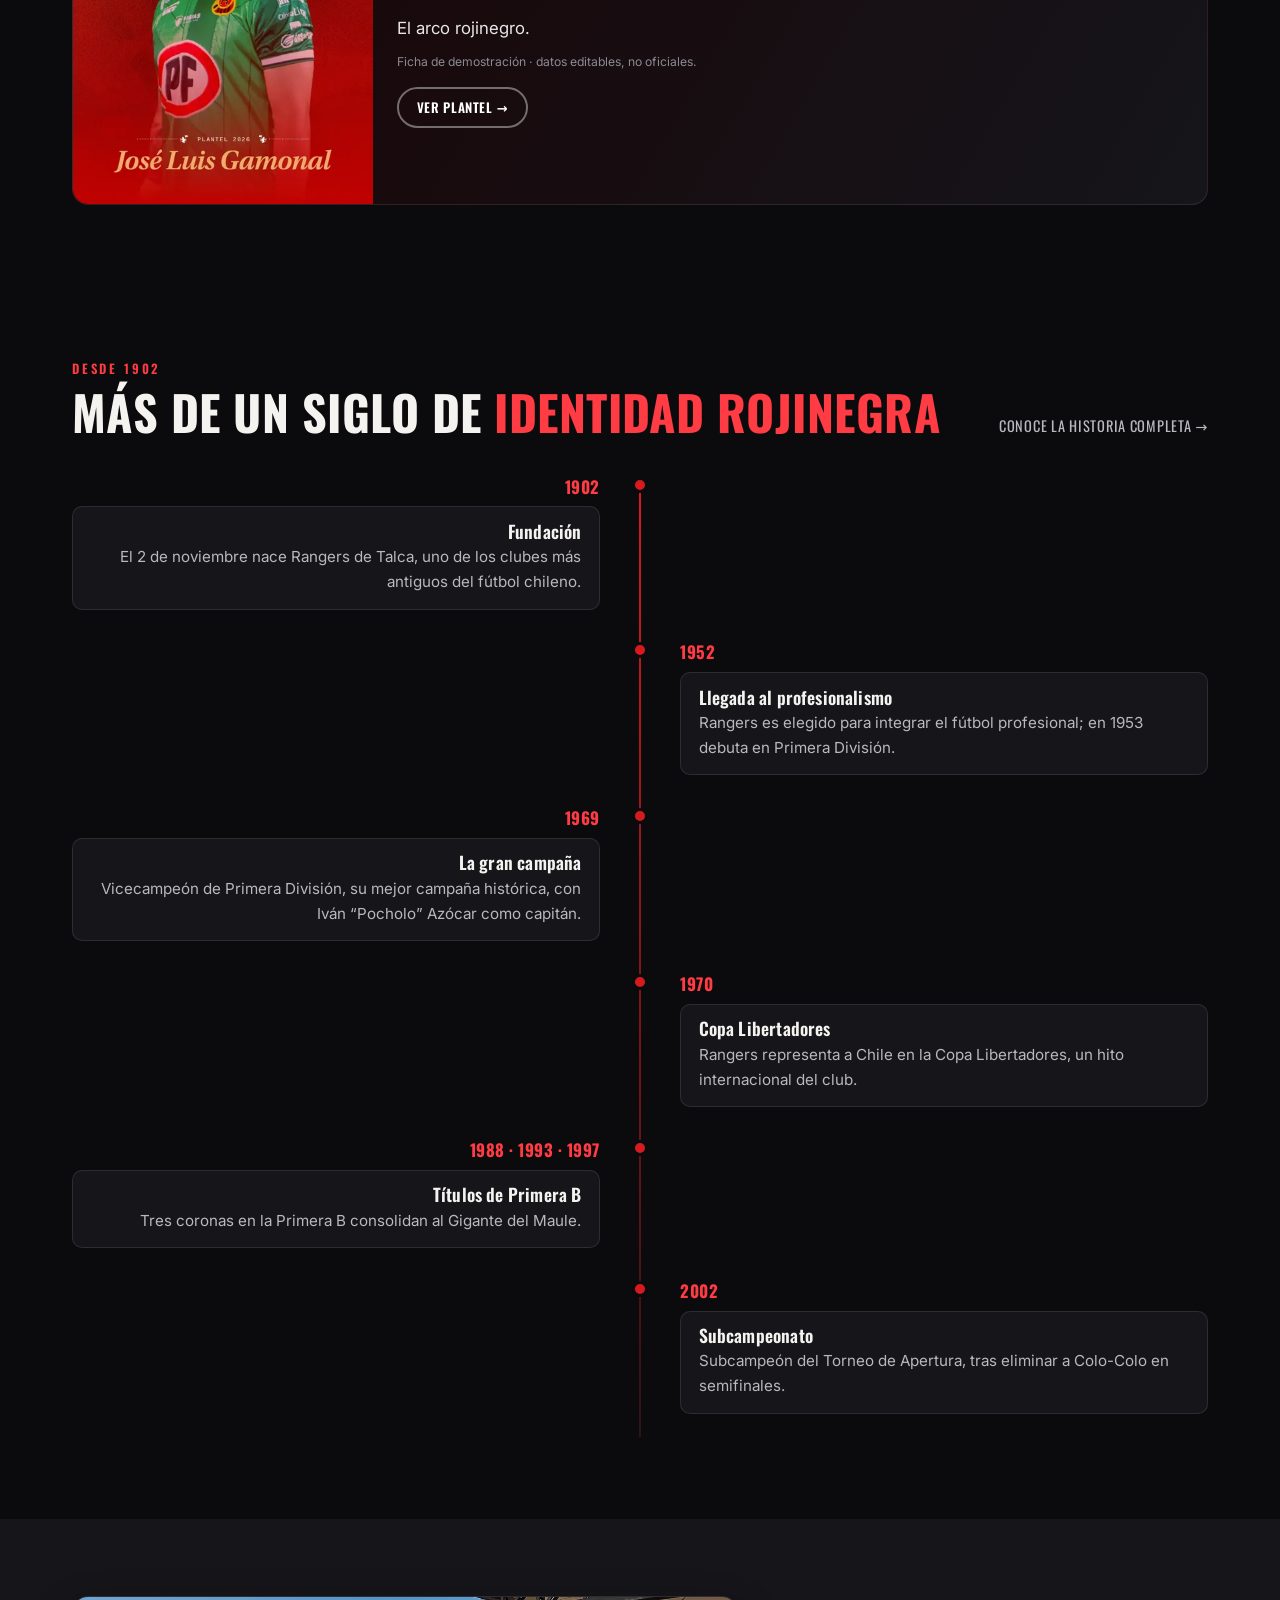
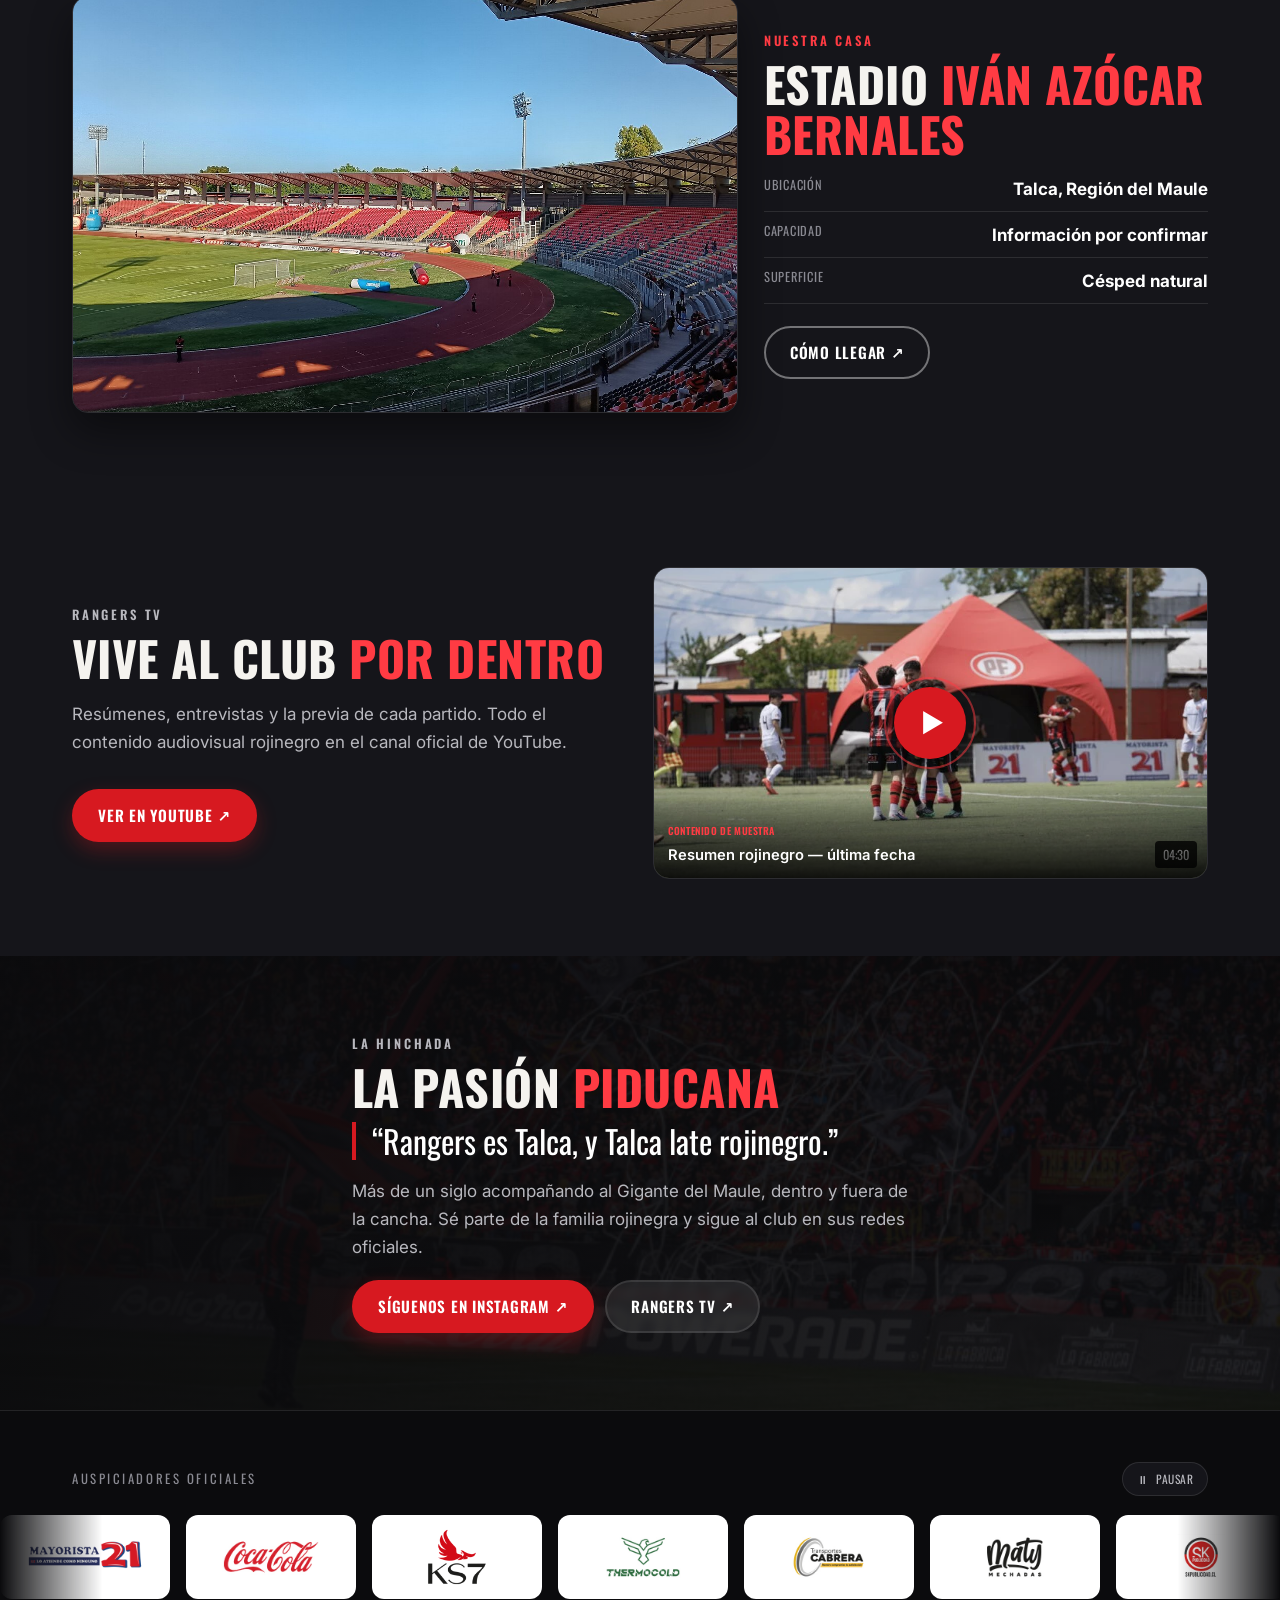
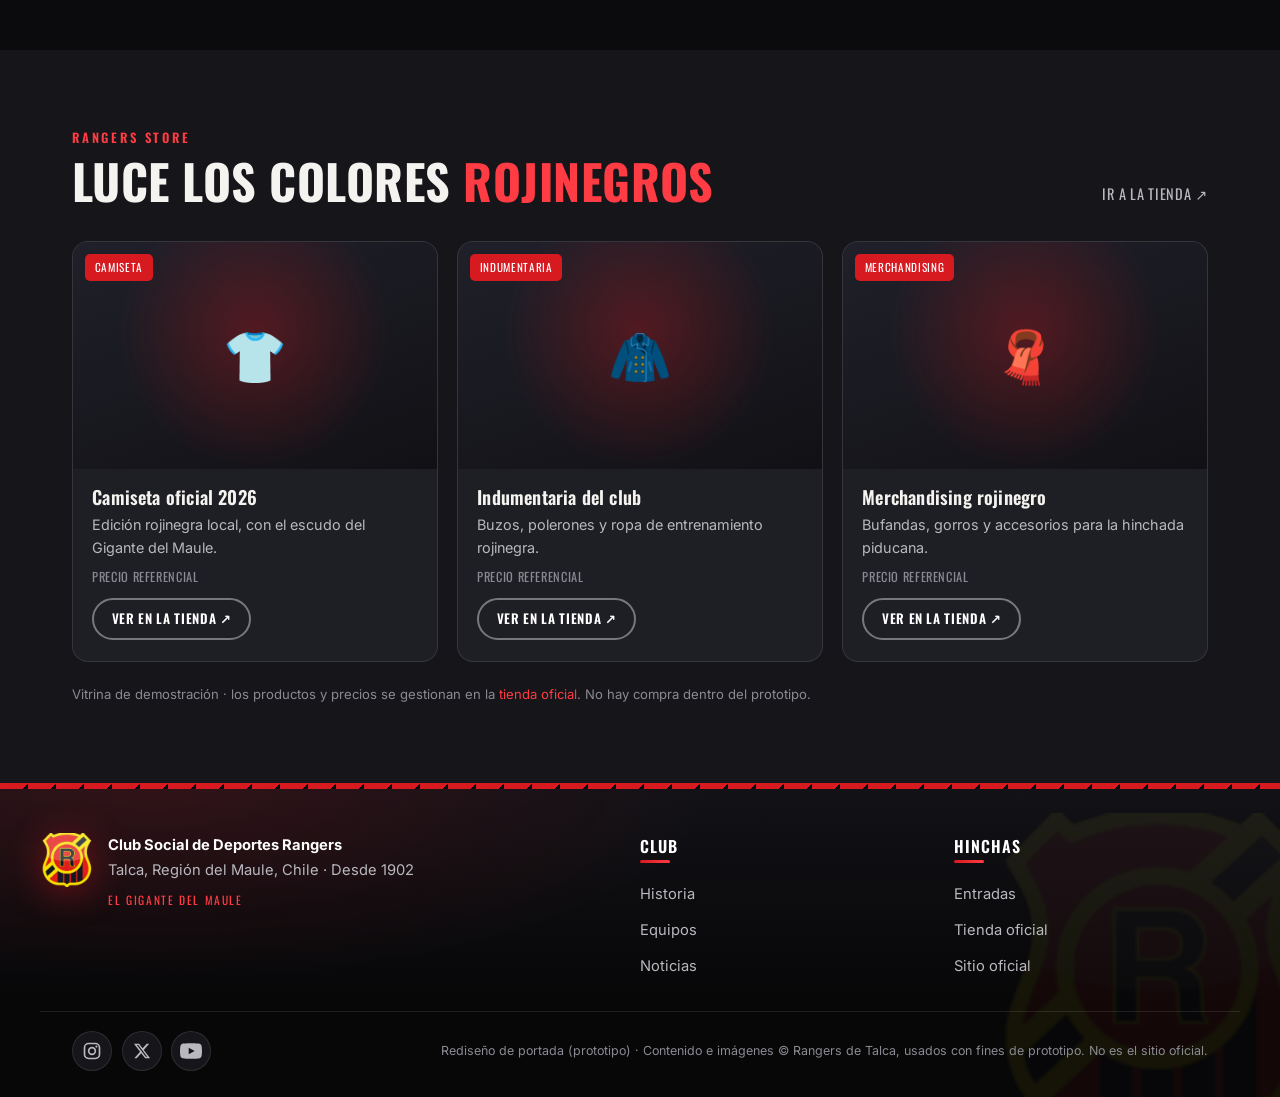
==== commit d7b96270: "Prototipo rediseno v2: segunda iteracion (mejoras 1-20) Segunda iteracion del prototipo, solo dentro" ====
--- a/rediseno/index.html
+++ b/rediseno/index.html
@@ -45,7 +45,7 @@
     </nav>
 
     <div class="header-cta">
-      <a class="btn btn-primary btn-sm" href="http://serviticket.cl/" target="_blank" rel="noopener">Entradas</a>
+      <a class="btn btn-primary btn-sm" href="https://serviticket.cl/" target="_blank" rel="noopener">Entradas</a>
       <button class="nav-toggle" id="navToggle" aria-expanded="false" aria-controls="mobileMenu" aria-label="Abrir menú">
         <span class="nav-toggle-bars" aria-hidden="true"><span></span><span></span><span></span></span>
       </button>
@@ -84,7 +84,7 @@
         <li style="--i:5"><a href="https://rangersstore.cl/" target="_blank" rel="noopener">Tienda ↗</a></li>
       </ul>
     </nav>
-    <a class="btn btn-primary btn-block" href="http://serviticket.cl/" target="_blank" rel="noopener">Comprar entradas</a>
+    <a class="btn btn-primary btn-block" href="https://serviticket.cl/" target="_blank" rel="noopener">Comprar entradas</a>
   </div>
 </div>
 
@@ -103,12 +103,24 @@
       <h1 id="hero-title" class="reveal" style="--d:.12s">Talca se viste de <span class="accent">rojo y negro</span></h1>
       <p class="hero-lead reveal" style="--d:.22s">Más de un siglo de historia rojinegra. Vive al club dentro y fuera de la cancha: noticias, equipos y la pasión del Piducano.</p>
       <div class="hero-actions reveal" style="--d:.32s">
-        <a class="btn btn-primary btn-shine" href="http://serviticket.cl/" target="_blank" rel="noopener">Entradas</a>
+        <a class="btn btn-primary btn-shine" href="https://serviticket.cl/" target="_blank" rel="noopener">Entradas</a>
         <a class="btn btn-ghost" href="#noticias">Actualidad del club</a>
       </div>
     </div>
     <a class="hero-scroll reveal" href="#noticias" style="--d:.5s" aria-label="Bajar a noticias"><span></span></a>
   </section>
+
+  <!-- ======================= ACCESOS RÁPIDOS ======================= -->
+  <nav class="quick-access" aria-label="Accesos rápidos">
+    <div class="wrap qa-inner">
+      <a class="qa-item" href="#nextMatch"><span class="qa-ico" aria-hidden="true">⚽</span><span>Próximo partido</span></a>
+      <a class="qa-item" href="calendario.html"><span class="qa-ico" aria-hidden="true">📅</span><span>Calendario</span></a>
+      <a class="qa-item" href="tabla.html"><span class="qa-ico" aria-hidden="true">📊</span><span>Tabla</span></a>
+      <a class="qa-item" href="equipos/primer-equipo.html"><span class="qa-ico" aria-hidden="true">👥</span><span>Plantel</span></a>
+      <a class="qa-item qa-ext" href="https://serviticket.cl/" target="_blank" rel="noopener"><span class="qa-ico" aria-hidden="true">🎟️</span><span>Entradas</span></a>
+      <a class="qa-item qa-ext" href="https://rangersstore.cl/" target="_blank" rel="noopener"><span class="qa-ico" aria-hidden="true">🛍️</span><span>Tienda</span></a>
+    </div>
+  </nav>
 
   <!-- ======================= PRÓXIMO PARTIDO ======================= -->
   <section class="next-match" id="nextMatch" aria-label="Próximo partido">
@@ -153,6 +165,7 @@
             <span class="news-tag">Primer equipo</span>
           </a>
           <div class="news-body">
+            <p class="news-meta"><span class="news-cat">Primer equipo</span><time datetime="2026-10-20">20 oct 2026</time> · 3 min de lectura</p>
             <h3><a href="noticias/aforo-cobreloa.html">Aforo confirmado para el duelo entre Rangers y Cobreloa</a></h3>
             <p>Toda la información del operativo y el aforo para uno de los partidos más esperados de la temporada en el Estadio Iván Azócar Bernales.</p>
             <span class="news-more">Leer nota →</span>
@@ -161,10 +174,11 @@
 
         <article class="news-card reveal">
           <a class="news-media" href="noticias/roja-femenina-sub17.html">
-            <img src="assets/img/news-femenino.png" width="768" height="960" alt="Jugadoras rojinegras mundialistas" loading="lazy">
+            <img src="assets/img/news-femenino.webp" width="768" height="960" alt="Jugadoras rojinegras mundialistas" loading="lazy">
             <span class="news-tag news-tag--fem">Fútbol femenino</span>
           </a>
           <div class="news-body">
+            <p class="news-meta"><span class="news-cat">Fútbol femenino</span><time datetime="2026-10-20">20 oct 2026</time> · 2 min de lectura</p>
             <h3><a href="noticias/roja-femenina-sub17.html">Rojinegras en el debut de La Roja Femenina Sub-17 en Marruecos 2026</a></h3>
           </div>
         </article>
@@ -175,6 +189,7 @@
             <span class="news-tag news-tag--for">Fútbol formativo</span>
           </a>
           <div class="news-body">
+            <p class="news-meta"><span class="news-cat">Fútbol formativo</span><time datetime="2026-10-19">19 oct 2026</time> · 2 min de lectura</p>
             <h3><a href="noticias/futbol-formativo.html">Positiva jornada del fútbol formativo ante Osorno y Santa Cruz</a></h3>
           </div>
         </article>
@@ -185,6 +200,7 @@
             <span class="news-tag">Club</span>
           </a>
           <div class="news-body">
+            <p class="news-meta"><span class="news-cat">Club</span><time datetime="2026-10-13">13 oct 2026</time> · 2 min de lectura</p>
             <h3><a href="noticias/convenio-san-rafael.html">Rangers y San Rafael firman convenio de colaboración mutua</a></h3>
           </div>
         </article>
@@ -196,7 +212,7 @@
   <section class="stats" aria-label="El club en cifras">
     <div class="wrap stats-grid">
       <div class="stat reveal"><span class="stat-n" data-count="1902">1902</span><span class="stat-l">Año de fundación</span></div>
-      <div class="stat reveal" style="--d:.1s"><span class="stat-n" data-count="124">124</span><span class="stat-l">Años de historia</span></div>
+      <div class="stat reveal" style="--d:.1s"><span class="stat-n">+120</span><span class="stat-l">Años de historia</span></div>
       <div class="stat reveal" style="--d:.2s"><span class="stat-n" data-count="1970">1970</span><span class="stat-l">Copa Libertadores</span></div>
       <div class="stat reveal" style="--d:.3s"><span class="stat-n">Talca</span><span class="stat-l">Estadio Iván Azócar</span></div>
     </div>
@@ -213,19 +229,19 @@
         <a class="section-link" href="equipos/primer-equipo.html">Ver plantel →</a>
       </header>
       <div class="teams-grid">
-        <a class="team-card reveal" href="equipos/primer-equipo.html">
+        <a class="team-card team-card--pe reveal" href="equipos/primer-equipo.html">
           <span class="team-num" aria-hidden="true">01</span>
           <h3>Primer equipo</h3>
           <p>El plantel profesional rojinegro en el Campeonato de Ascenso.</p>
           <span class="team-go">Ver plantel →</span>
         </a>
-        <a class="team-card reveal" style="--d:.1s" href="equipos/futbol-femenino.html">
+        <a class="team-card team-card--fem reveal" style="--d:.1s" href="equipos/futbol-femenino.html">
           <span class="team-num" aria-hidden="true">02</span>
           <h3>Fútbol femenino</h3>
           <p>Las rojinegras que representan a Rangers y a Chile en todas las categorías.</p>
           <span class="team-go">Ver plantel →</span>
         </a>
-        <a class="team-card reveal" style="--d:.2s" href="equipos/futbol-formativo.html">
+        <a class="team-card team-card--for reveal" style="--d:.2s" href="equipos/futbol-formativo.html">
           <span class="team-num" aria-hidden="true">03</span>
           <h3>Fútbol formativo</h3>
           <p>La cantera piducana: el futuro rojinegro desde las series menores.</p>
@@ -235,18 +251,65 @@
     </div>
   </section>
 
-  <!-- ======================= HISTORIA ======================= -->
+  <!-- ======================= JUGADOR DESTACADO ======================= -->
+  <section class="section featured" aria-labelledby="fp-title">
+    <div class="wrap">
+      <header class="section-head reveal">
+        <div>
+          <p class="eyebrow">Figura rojinegra</p>
+          <h2 id="fp-title" class="section-title">Jugador <span class="accent">destacado</span></h2>
+        </div>
+      </header>
+      <article class="fp-card reveal" id="featuredPlayer">
+        <div class="fp-photo"><img data-fp="foto" src="assets/img/jugadores/Jose-Luis-Gamonal.webp" alt="José Luis Gamonal" loading="lazy"></div>
+        <div class="fp-body">
+          <span class="fp-badge" data-fp="equipo">Primer equipo</span>
+          <h3 class="fp-name" data-fp="nombre">José Luis Gamonal</h3>
+          <p class="fp-pos" data-fp="posicion">Arquero</p>
+          <p class="fp-quote" data-fp="cita">El arco rojinegro.</p>
+          <p class="fp-note"><span data-fp="nota">Ficha de demostración</span> · datos editables, no oficiales.</p>
+          <a class="btn btn-outline btn-sm" href="equipos/primer-equipo.html">Ver plantel →</a>
+        </div>
+      </article>
+    </div>
+  </section>
+
+  <!-- ======================= HISTORIA (línea de tiempo) ======================= -->
   <section class="section history" id="historia" aria-labelledby="history-title">
-    <div class="wrap history-inner">
-      <div class="history-text reveal">
-        <p class="eyebrow">Desde 1902</p>
-        <h2 id="history-title" class="section-title">Más de un siglo de <span class="accent">identidad rojinegra</span></h2>
-        <p>Fundado el 2 de noviembre de 1902 en Talca, Rangers es uno de los clubes más antiguos del fútbol chileno. Conocido como <strong>“El Gigante del Maule”</strong> y por su hinchada <strong>piducana</strong>, juega de local en el <strong>Estadio Iván Azócar Bernales</strong> y lleva sus colores rojo y negro con orgullo maulino.</p>
-        <a class="btn btn-outline" href="historia.html">Conoce la historia</a>
-      </div>
-      <div class="history-art reveal" style="--d:.15s" aria-hidden="true">
-        <div class="history-year">1902</div>
-        <img src="assets/img/escudo.png" width="200" height="200" alt="">
+    <div class="wrap">
+      <header class="section-head reveal">
+        <div>
+          <p class="eyebrow">Desde 1902</p>
+          <h2 id="history-title" class="section-title">Más de un siglo de <span class="accent">identidad rojinegra</span></h2>
+        </div>
+        <a class="section-link" href="historia.html">Conoce la historia completa →</a>
+      </header>
+      <ol class="timeline reveal">
+        <li class="tl-item"><span class="tl-year">1902</span><div class="tl-card"><h3>Fundación</h3><p>El 2 de noviembre nace Rangers de Talca, uno de los clubes más antiguos del fútbol chileno.</p></div></li>
+        <li class="tl-item"><span class="tl-year">1952</span><div class="tl-card"><h3>Llegada al profesionalismo</h3><p>Rangers es elegido para integrar el fútbol profesional; en 1953 debuta en Primera División.</p></div></li>
+        <li class="tl-item"><span class="tl-year">1969</span><div class="tl-card"><h3>La gran campaña</h3><p>Vicecampeón de Primera División, su mejor campaña histórica, con Iván “Pocholo” Azócar como capitán.</p></div></li>
+        <li class="tl-item"><span class="tl-year">1970</span><div class="tl-card"><h3>Copa Libertadores</h3><p>Rangers representa a Chile en la Copa Libertadores, un hito internacional del club.</p></div></li>
+        <li class="tl-item"><span class="tl-year">1988 · 1993 · 1997</span><div class="tl-card"><h3>Títulos de Primera B</h3><p>Tres coronas en la Primera B consolidan al Gigante del Maule.</p></div></li>
+        <li class="tl-item"><span class="tl-year">2002</span><div class="tl-card"><h3>Subcampeonato</h3><p>Subcampeón del Torneo de Apertura, tras eliminar a Colo-Colo en semifinales.</p></div></li>
+      </ol>
+    </div>
+  </section>
+
+  <!-- ======================= ESTADIO ======================= -->
+  <section class="section stadium" id="estadio" aria-labelledby="stadium-title">
+    <div class="wrap stadium-inner">
+      <div class="stadium-media reveal">
+        <img src="assets/img/estadio.jpg" width="1280" height="960" alt="Estadio Iván Azócar Bernales de Talca" loading="lazy">
+      </div>
+      <div class="stadium-text reveal" style="--d:.12s">
+        <p class="eyebrow">Nuestra casa</p>
+        <h2 id="stadium-title" class="section-title">Estadio <span class="accent">Iván Azócar Bernales</span></h2>
+        <ul class="stadium-facts">
+          <li><span>Ubicación</span><strong>Talca, Región del Maule</strong></li>
+          <li><span>Capacidad</span><strong>Información por confirmar</strong></li>
+          <li><span>Superficie</span><strong>Césped natural</strong></li>
+        </ul>
+        <a class="btn btn-outline" href="https://www.google.com/maps/search/Estadio+Fiscal+de+Talca+Iv%C3%A1n+Az%C3%B3car+Bernales" target="_blank" rel="noopener">Cómo llegar ↗</a>
       </div>
     </div>
   </section>
@@ -257,20 +320,40 @@
       <div class="tv-text">
         <p class="eyebrow">Rangers TV</p>
         <h2 id="tv-title" class="section-title">Vive al club <span class="accent">por dentro</span></h2>
-        <p>Resúmenes, entrevistas y la previa de cada partido. Todo el contenido audiovisual rojinegro en un solo lugar.</p>
+        <p>Resúmenes, entrevistas y la previa de cada partido. Todo el contenido audiovisual rojinegro en el canal oficial de YouTube.</p>
         <a class="btn btn-primary btn-shine" href="https://www.youtube.com/@RangersdeTalcaOficial" target="_blank" rel="noopener">Ver en YouTube ↗</a>
       </div>
-      <a class="tv-thumb" href="https://www.youtube.com/@RangersdeTalcaOficial" target="_blank" rel="noopener" aria-label="Abrir el canal de YouTube de Rangers">
-        <img src="assets/img/news-formativo.jpg" width="768" height="512" alt="Contenido audiovisual de Rangers" loading="lazy">
+      <a class="tv-thumb" href="https://www.youtube.com/@RangersdeTalcaOficial" target="_blank" rel="noopener" aria-label="Abrir el canal de YouTube de Rangers de Talca">
+        <img src="assets/img/formativo-santacruz.webp" width="768" height="512" alt="Miniatura de contenido audiovisual de Rangers" loading="lazy">
+        <span class="tv-dur">04:30</span>
         <span class="tv-play" aria-hidden="true">▶</span>
+        <span class="tv-caption"><span class="tv-vtag">Contenido de muestra</span>Resumen rojinegro — última fecha</span>
       </a>
+    </div>
+  </section>
+
+  <!-- ======================= HINCHADA / COMUNIDAD ======================= -->
+  <section class="section fans" aria-labelledby="fans-title">
+    <div class="fans-bg" aria-hidden="true"><img src="assets/img/news-aforo.jpg" alt="" loading="lazy"></div>
+    <div class="wrap fans-inner reveal">
+      <p class="eyebrow">La hinchada</p>
+      <h2 id="fans-title" class="section-title">La pasión <span class="accent">piducana</span></h2>
+      <blockquote class="fans-quote">“Rangers es Talca, y Talca late rojinegro.”</blockquote>
+      <p>Más de un siglo acompañando al Gigante del Maule, dentro y fuera de la cancha. Sé parte de la familia rojinegra y sigue al club en sus redes oficiales.</p>
+      <div class="fans-actions">
+        <a class="btn btn-primary" href="https://www.instagram.com/rangersdetalca.cl/?hl=es-la" target="_blank" rel="noopener">Síguenos en Instagram ↗</a>
+        <a class="btn btn-ghost" href="https://www.youtube.com/@RangersdeTalcaOficial" target="_blank" rel="noopener">Rangers TV ↗</a>
+      </div>
     </div>
   </section>
 
   <!-- ======================= AUSPICIADORES ======================= -->
   <section class="sponsors" aria-label="Auspiciadores">
-    <div class="wrap">
+    <div class="wrap sponsors-head">
       <p class="sponsors-title reveal">Auspiciadores oficiales</p>
+      <button class="mq-pause" id="mqPause" type="button" aria-pressed="false" aria-label="Pausar o reanudar el carrusel de auspiciadores">
+        <span class="mq-pause-ico" aria-hidden="true">⏸</span><span class="mq-pause-txt">Pausar</span>
+      </button>
     </div>
     <div class="marquee" id="sponsorsMarquee">
       <div class="marquee-track">
@@ -285,14 +368,46 @@
     </div>
   </section>
 
-  <!-- ======================= CTA TIENDA ======================= -->
-  <section class="cta-strip" aria-label="Tienda oficial">
-    <div class="wrap cta-strip-inner reveal">
-      <div>
-        <h2 class="section-title">Luce los colores <span class="accent">rojinegros</span></h2>
-        <p>Camiseta oficial, indumentaria y productos del club en la tienda rojinegra.</p>
-      </div>
-      <a class="btn btn-primary btn-lg btn-shine" href="https://rangersstore.cl/" target="_blank" rel="noopener">Ir a la tienda ↗</a>
+  <!-- ======================= RANGERS STORE (prototipo) ======================= -->
+  <section class="section store" id="tienda" aria-labelledby="store-title">
+    <div class="wrap">
+      <header class="section-head reveal">
+        <div>
+          <p class="eyebrow">Rangers Store</p>
+          <h2 id="store-title" class="section-title">Luce los colores <span class="accent">rojinegros</span></h2>
+        </div>
+        <a class="section-link" href="https://rangersstore.cl/" target="_blank" rel="noopener">Ir a la tienda ↗</a>
+      </header>
+      <div class="store-grid">
+        <article class="store-card reveal">
+          <div class="store-media store-media--camiseta"><span class="store-ph" aria-hidden="true">👕</span><span class="store-badge">Camiseta</span></div>
+          <div class="store-body">
+            <h3>Camiseta oficial 2026</h3>
+            <p>Edición rojinegra local, con el escudo del Gigante del Maule.</p>
+            <span class="store-price">Precio referencial</span>
+            <a class="btn btn-outline btn-sm" href="https://rangersstore.cl/" target="_blank" rel="noopener">Ver en la tienda ↗</a>
+          </div>
+        </article>
+        <article class="store-card reveal" style="--d:.1s">
+          <div class="store-media store-media--indumentaria"><span class="store-ph" aria-hidden="true">🧥</span><span class="store-badge">Indumentaria</span></div>
+          <div class="store-body">
+            <h3>Indumentaria del club</h3>
+            <p>Buzos, polerones y ropa de entrenamiento rojinegra.</p>
+            <span class="store-price">Precio referencial</span>
+            <a class="btn btn-outline btn-sm" href="https://rangersstore.cl/" target="_blank" rel="noopener">Ver en la tienda ↗</a>
+          </div>
+        </article>
+        <article class="store-card reveal" style="--d:.2s">
+          <div class="store-media store-media--merch"><span class="store-ph" aria-hidden="true">🧣</span><span class="store-badge">Merchandising</span></div>
+          <div class="store-body">
+            <h3>Merchandising rojinegro</h3>
+            <p>Bufandas, gorros y accesorios para la hinchada piducana.</p>
+            <span class="store-price">Precio referencial</span>
+            <a class="btn btn-outline btn-sm" href="https://rangersstore.cl/" target="_blank" rel="noopener">Ver en la tienda ↗</a>
+          </div>
+        </article>
+      </div>
+      <p class="store-note">Vitrina de demostración · los productos y precios se gestionan en la <a href="https://rangersstore.cl/" target="_blank" rel="noopener">tienda oficial</a>. No hay compra dentro del prototipo.</p>
     </div>
   </section>
 
@@ -316,7 +431,7 @@
     <nav class="footer-nav" aria-label="Enlaces de hinchas">
       <h3>Hinchas</h3>
       <ul>
-        <li><a href="http://serviticket.cl/" target="_blank" rel="noopener">Entradas</a></li>
+        <li><a href="https://serviticket.cl/" target="_blank" rel="noopener">Entradas</a></li>
         <li><a href="https://rangersstore.cl/" target="_blank" rel="noopener">Tienda oficial</a></li>
         <li><a href="https://www.rangersdetalca.com/portal/" target="_blank" rel="noopener">Sitio oficial</a></li>
       </ul>
@@ -334,6 +449,7 @@
 
 <button class="to-top" id="toTop" aria-label="Volver arriba" hidden>↑</button>
 
+<script src="js/data.js" defer></script>
 <script src="js/main.js" defer></script>
 </body>
 </html>
--- a/rediseno/css/main.css
+++ b/rediseno/css/main.css
@@ -151,7 +151,7 @@
 .hero-glow{position:absolute;left:-10%;bottom:-20%;width:60%;height:70%;
   background:radial-gradient(circle,rgba(215,25,32,.35),transparent 60%);filter:blur(30px);animation:glow 7s ease-in-out infinite alternate}
 @keyframes glow{from{opacity:.5;transform:translateY(10px)}to{opacity:.9;transform:translateY(-10px)}}
-.hero-content{position:relative;z-index:2;padding:3rem 0 3.6rem}
+.hero-content{position:relative;z-index:2;padding:3rem clamp(20px,5vw,32px) 3.6rem}
 .hero h1{font-size:var(--h1);font-weight:700;margin:.2rem 0 1rem;max-width:15ch;text-shadow:0 2px 30px rgba(0,0,0,.4)}
 .hero-lead{color:#e7e7ea;font-size:clamp(1rem,.9rem + .5vw,1.15rem);max-width:46ch;margin:0 0 1.6rem}
 .hero-actions{display:flex;flex-wrap:wrap;gap:.8rem}
@@ -448,21 +448,23 @@
 .squad-head h2{font-size:1.4rem;text-transform:uppercase;letter-spacing:.03em;color:#fff;margin:0}
 .squad-head .count{font-family:var(--f-title);font-size:.8rem;letter-spacing:.08em;color:var(--gris-2);
   border:1px solid var(--linea);border-radius:999px;padding:.15rem .6rem}
-.squad-grid{display:grid;grid-template-columns:1fr;gap:.7rem}
-@media (min-width:460px){.squad-grid{grid-template-columns:repeat(2,1fr)}}
-@media (min-width:760px){.squad-grid{grid-template-columns:repeat(3,1fr)}}
-@media (min-width:1000px){.squad-grid{grid-template-columns:repeat(4,1fr)}}
-.player{position:relative;display:flex;align-items:center;gap:.7rem;background:var(--carbon);
-  border:1px solid var(--linea);border-left:3px solid var(--rojo);border-radius:var(--radio-sm);
-  padding:.7rem .9rem;transition:transform var(--t-med) var(--ease),border-color var(--t-med),box-shadow var(--t-med)}
-.player:hover{transform:translateY(-3px);border-color:rgba(255,59,67,.5);box-shadow:0 12px 26px rgba(0,0,0,.4)}
-.player .pos{flex:none;width:34px;height:34px;border-radius:50%;display:flex;align-items:center;justify-content:center;
-  background:linear-gradient(160deg,var(--carbon-2),#0e0e12);border:1px solid var(--linea);
-  font-family:var(--f-title);font-size:.82rem;color:var(--rojo-200)}
-.player .pname{font-weight:600;font-size:.95rem;line-height:1.15}
+.squad-grid{display:grid;grid-template-columns:repeat(2,1fr);gap:.7rem}
+@media (min-width:560px){.squad-grid{grid-template-columns:repeat(3,1fr)}}
+@media (min-width:900px){.squad-grid{grid-template-columns:repeat(4,1fr)}}
+.player{position:relative;display:flex;flex-direction:column;background:var(--carbon);
+  border:1px solid var(--linea);border-radius:var(--radio-sm);overflow:hidden;
+  transition:transform var(--t-med) var(--ease),border-color var(--t-med),box-shadow var(--t-med)}
+.player:hover{transform:translateY(-4px);border-color:rgba(255,59,67,.55);box-shadow:0 16px 32px rgba(0,0,0,.45)}
+.player-photo{width:100%;aspect-ratio:4/5;object-fit:cover;object-position:top center;display:block;
+  background:linear-gradient(160deg,#1b1b22,#0e0e12);transition:transform 600ms var(--ease)}
+.player:hover .player-photo{transform:scale(1.05)}
+.player-info{display:none}
+.player .pos{flex:none;width:30px;height:30px;border-radius:50%;display:flex;align-items:center;justify-content:center;
+  background:var(--rojo);font-family:var(--f-title);font-size:.66rem;color:#fff;letter-spacing:.02em}
+.player .pname{font-weight:600;font-size:.9rem;line-height:1.15}
 .squad-note{color:var(--gris-2);font-size:.9rem;margin:1.4rem 0 0;padding:1rem 1.2rem;background:var(--carbon);
   border:1px dashed var(--linea);border-radius:var(--radio-sm)}
-@media (hover:none){.player:hover{transform:none}}
+@media (hover:none){.player:hover{transform:none}.player:hover .player-photo{transform:none}}
 
 /* calendario / fixtures */
 .fixtures{display:flex;flex-direction:column;gap:.7rem;margin:1.4rem 0 0}
@@ -486,3 +488,130 @@
   transition:background var(--t-med),color var(--t-med),border-color var(--t-med)}
 .team-switch a:hover{color:#fff;border-color:rgba(255,59,67,.5)}
 .team-switch a.is-current{background:var(--rojo);color:#fff;border-color:var(--rojo)}
+
+/* ================================================================
+   REDISEÑO v2 — componentes nuevos
+   ================================================================ */
+
+/* ---- Accesos rápidos ---- */
+.quick-access{background:var(--carbon);border-bottom:1px solid var(--linea);position:relative;z-index:4}
+.qa-inner{display:flex;gap:.6rem;overflow-x:auto;padding:.8rem clamp(16px,4vw,32px);scrollbar-width:none;-webkit-overflow-scrolling:touch}
+.qa-inner::-webkit-scrollbar{display:none}
+.qa-item{flex:0 0 auto;display:inline-flex;align-items:center;gap:.5rem;padding:.55rem .95rem;border-radius:999px;
+  background:var(--carbon-2);border:1px solid var(--linea);color:var(--blanco);font-family:var(--f-title);
+  text-transform:uppercase;letter-spacing:.03em;font-size:.82rem;white-space:nowrap;
+  transition:transform var(--t-fast) var(--ease),border-color var(--t-med),background var(--t-med)}
+.qa-item:hover{transform:translateY(-2px);border-color:rgba(255,59,67,.5);background:#20202a}
+.qa-ico{font-size:1rem;line-height:1}
+@media (min-width:900px){.qa-inner{justify-content:center;flex-wrap:wrap;overflow:visible}}
+
+/* ---- Noticias: meta (fecha/categoría/lectura) ---- */
+.news-meta{display:flex;align-items:center;flex-wrap:wrap;gap:.5rem;margin:0 0 .3rem;font-size:.76rem;color:var(--gris-2)}
+.news-cat{font-family:var(--f-title);text-transform:uppercase;letter-spacing:.06em;font-size:.68rem;color:#fff;
+  background:var(--rojo);padding:.12rem .5rem;border-radius:4px}
+
+/* ---- Tarjetas de equipos con fondo ---- */
+.team-card--pe,.team-card--fem,.team-card--for{background-size:cover;background-position:center top}
+.team-card--pe{background-image:linear-gradient(to top,rgba(11,11,13,.96) 22%,rgba(11,11,13,.55)),url(../assets/img/hero.jpg?v=2)}
+.team-card--fem{background-image:linear-gradient(to top,rgba(11,11,13,.96) 22%,rgba(11,11,13,.5)),url(../assets/img/news-femenino.webp)}
+.team-card--for{background-image:linear-gradient(to top,rgba(11,11,13,.96) 22%,rgba(11,11,13,.5)),url(../assets/img/formativo-santacruz.webp)}
+
+/* ---- Jugador destacado ---- */
+.featured{background:var(--negro)}
+.fp-card{display:grid;grid-template-columns:1fr;background:linear-gradient(120deg,#1a0406,var(--carbon));
+  border:1px solid var(--linea);border-radius:var(--radio);overflow:hidden}
+.fp-photo{position:relative;aspect-ratio:4/5;max-height:440px;background:#111}
+.fp-photo img{width:100%;height:100%;object-fit:cover;object-position:top center}
+.fp-body{padding:1.4rem 1.5rem 1.6rem;display:flex;flex-direction:column;gap:.35rem;align-items:flex-start}
+.fp-badge{font-family:var(--f-title);text-transform:uppercase;letter-spacing:.06em;font-size:.72rem;color:#fff;background:var(--rojo);padding:.22rem .6rem;border-radius:4px}
+.fp-name{font-size:clamp(1.6rem,1.2rem + 1.5vw,2.2rem);text-transform:none;margin:.3rem 0 0}
+.fp-pos{color:var(--rojo-200);font-family:var(--f-title);text-transform:uppercase;letter-spacing:.05em;font-size:.9rem;margin:0}
+.fp-quote{color:#e7e7ea;font-size:1.05rem;margin:.4rem 0 0}
+.fp-note{color:var(--gris-2);font-size:.76rem;margin:.2rem 0 .6rem}
+@media (min-width:720px){.fp-card{grid-template-columns:300px 1fr;align-items:center}.fp-photo{height:100%;max-height:none;min-height:360px}}
+
+/* ---- Línea de tiempo (historia) ---- */
+.timeline{list-style:none;margin:0;padding:0;position:relative}
+.timeline::before{content:"";position:absolute;left:14px;top:6px;bottom:6px;width:2px;background:linear-gradient(var(--rojo),rgba(255,59,67,.15))}
+.tl-item{position:relative;padding:0 0 1.2rem 48px}
+.tl-item::before{content:"";position:absolute;left:7px;top:4px;width:16px;height:16px;border-radius:50%;background:var(--rojo);border:3px solid var(--negro)}
+.tl-year{font-family:var(--f-title);font-weight:700;color:var(--rojo-200);font-size:1.05rem;letter-spacing:.03em}
+.tl-card{margin-top:.3rem;background:var(--carbon);border:1px solid var(--linea);border-radius:var(--radio-sm);padding:.9rem 1.1rem}
+.tl-card h3{font-size:1.1rem;text-transform:none;margin:0 0 .25rem}
+.tl-card p{color:var(--gris);margin:0;font-size:.95rem}
+@media (min-width:760px){
+  .timeline::before{left:50%;transform:translateX(-50%)}
+  .tl-item{width:50%;padding:0 0 1.8rem 0}
+  .tl-item:nth-child(odd){margin-left:0;padding-right:40px;text-align:right}
+  .tl-item:nth-child(even){margin-left:50%;padding-left:40px}
+  .tl-item::before{left:auto;right:-8px}
+  .tl-item:nth-child(even)::before{left:-8px;right:auto}
+}
+
+/* ---- Estadio ---- */
+.stadium{background:var(--carbon)}
+.stadium-inner{display:grid;grid-template-columns:1fr;gap:1.6rem;align-items:center}
+.stadium-media{border-radius:var(--radio);overflow:hidden;border:1px solid var(--linea);box-shadow:var(--sombra)}
+.stadium-media img{width:100%;height:auto;object-fit:cover;aspect-ratio:16/10}
+.stadium-facts{list-style:none;margin:1rem 0 1.4rem;padding:0;display:flex;flex-direction:column;gap:.55rem}
+.stadium-facts li{display:flex;justify-content:space-between;gap:1rem;border-bottom:1px solid var(--linea);padding-bottom:.5rem}
+.stadium-facts span{color:var(--gris-2);text-transform:uppercase;font-size:.78rem;letter-spacing:.06em;font-family:var(--f-title)}
+.stadium-facts strong{color:#fff;text-align:right}
+@media (min-width:860px){.stadium-inner{grid-template-columns:1.2fr .8fr}}
+
+/* ---- Rangers TV extras ---- */
+.tv-dur{position:absolute;right:10px;bottom:10px;z-index:2;background:rgba(0,0,0,.8);color:#fff;font-family:var(--f-title);font-size:.78rem;padding:.2rem .5rem;border-radius:4px}
+.tv-caption{position:absolute;left:0;right:0;bottom:0;z-index:2;padding:1.6rem .9rem .7rem;display:flex;flex-direction:column;gap:.2rem;
+  background:linear-gradient(transparent,rgba(0,0,0,.88));color:#fff;font-size:.92rem;font-weight:600}
+.tv-vtag{align-self:flex-start;font-family:var(--f-title);text-transform:uppercase;letter-spacing:.06em;font-size:.62rem;color:var(--rojo-200)}
+
+/* ---- Hinchada / comunidad ---- */
+.fans{position:relative;overflow:hidden;background:var(--negro)}
+.fans-bg{position:absolute;inset:0;z-index:0}
+.fans-bg img{width:100%;height:100%;object-fit:cover;opacity:.25}
+.fans::after{content:"";position:absolute;inset:0;z-index:1;background:linear-gradient(90deg,rgba(11,11,13,.92),rgba(11,11,13,.55))}
+.fans-inner{position:relative;z-index:2;max-width:640px}
+.fans-quote{font-family:var(--f-title);font-size:clamp(1.3rem,1rem + 2vw,2rem);color:#fff;margin:.6rem 0;line-height:1.2;border-left:4px solid var(--rojo);padding-left:1rem}
+.fans p{color:var(--gris);max-width:52ch}
+.fans-actions{display:flex;flex-wrap:wrap;gap:.7rem;margin-top:1.2rem}
+
+/* ---- Rangers Store (prototipo) ---- */
+.store{background:var(--carbon)}
+.store-grid{display:grid;grid-template-columns:1fr;gap:1.2rem}
+.store-card{background:var(--carbon-2);border:1px solid var(--linea);border-radius:var(--radio);overflow:hidden;
+  transition:transform var(--t-med) var(--ease),border-color var(--t-med),box-shadow var(--t-med)}
+.store-card:hover{transform:translateY(-6px);border-color:rgba(255,59,67,.5);box-shadow:0 18px 36px rgba(0,0,0,.45)}
+.store-media{position:relative;aspect-ratio:16/10;display:flex;align-items:center;justify-content:center;
+  background:radial-gradient(circle at 50% 40%,rgba(215,25,32,.3),transparent 60%),linear-gradient(160deg,#20202a,#111115)}
+.store-ph{font-size:3.2rem}
+.store-badge{position:absolute;left:12px;top:12px;background:var(--rojo);color:#fff;font-family:var(--f-title);text-transform:uppercase;font-size:.7rem;letter-spacing:.06em;padding:.25rem .6rem;border-radius:5px}
+.store-body{padding:1.1rem 1.2rem 1.3rem;display:flex;flex-direction:column;gap:.4rem;align-items:flex-start}
+.store-body h3{font-size:1.15rem;text-transform:none}
+.store-body p{color:var(--gris);font-size:.9rem;margin:0}
+.store-price{font-family:var(--f-title);text-transform:uppercase;letter-spacing:.05em;font-size:.78rem;color:var(--gris-2)}
+.store-body .btn{margin-top:.3rem}
+.store-note{color:var(--gris-2);font-size:.82rem;margin:1.4rem 0 0}
+.store-note a{color:var(--rojo-200)}
+@media (min-width:640px){.store-grid{grid-template-columns:repeat(3,1fr)}}
+
+/* ---- Auspiciadores: cabecera + pausa ---- */
+.sponsors-head{display:flex;align-items:center;justify-content:space-between;gap:1rem;flex-wrap:wrap;margin-bottom:1.2rem}
+.sponsors-head .sponsors-title{margin:0}
+.mq-pause{display:inline-flex;align-items:center;gap:.4rem;background:var(--carbon);border:1px solid var(--linea);color:var(--gris);
+  font-family:var(--f-title);text-transform:uppercase;letter-spacing:.05em;font-size:.72rem;padding:.45rem .85rem;border-radius:999px;cursor:pointer;
+  transition:color var(--t-med),border-color var(--t-med)}
+.mq-pause:hover{color:#fff;border-color:rgba(255,59,67,.5)}
+#sponsorsMarquee.is-paused .marquee-track{animation-play-state:paused}
+
+/* ---- Tabla de posiciones (página) ---- */
+.demo-banner{display:flex;align-items:center;gap:.6rem;background:rgba(215,25,32,.12);border:1px solid rgba(255,59,67,.4);
+  border-radius:var(--radio-sm);padding:.7rem 1rem;color:#f3c9cc;font-size:.86rem;margin:0 0 1.4rem}
+.demo-banner strong{color:#fff}
+.standings{width:100%;border-collapse:collapse;font-size:.92rem;overflow:hidden;border-radius:var(--radio-sm);border:1px solid var(--linea)}
+.standings th,.standings td{padding:.7rem .8rem;text-align:left;border-bottom:1px solid var(--linea)}
+.standings thead th{background:var(--carbon);font-family:var(--f-title);text-transform:uppercase;letter-spacing:.05em;font-size:.72rem;color:var(--gris)}
+.standings td.num,.standings th.num{text-align:center;width:48px}
+.standings tbody tr{background:var(--carbon-2)}
+.standings tbody tr.is-rangers{background:linear-gradient(90deg,rgba(215,25,32,.25),var(--carbon-2))}
+.standings tbody tr.is-rangers td{color:#fff;font-weight:600}
+.standings .pts{font-family:var(--f-title);color:var(--rojo-200);font-weight:700}
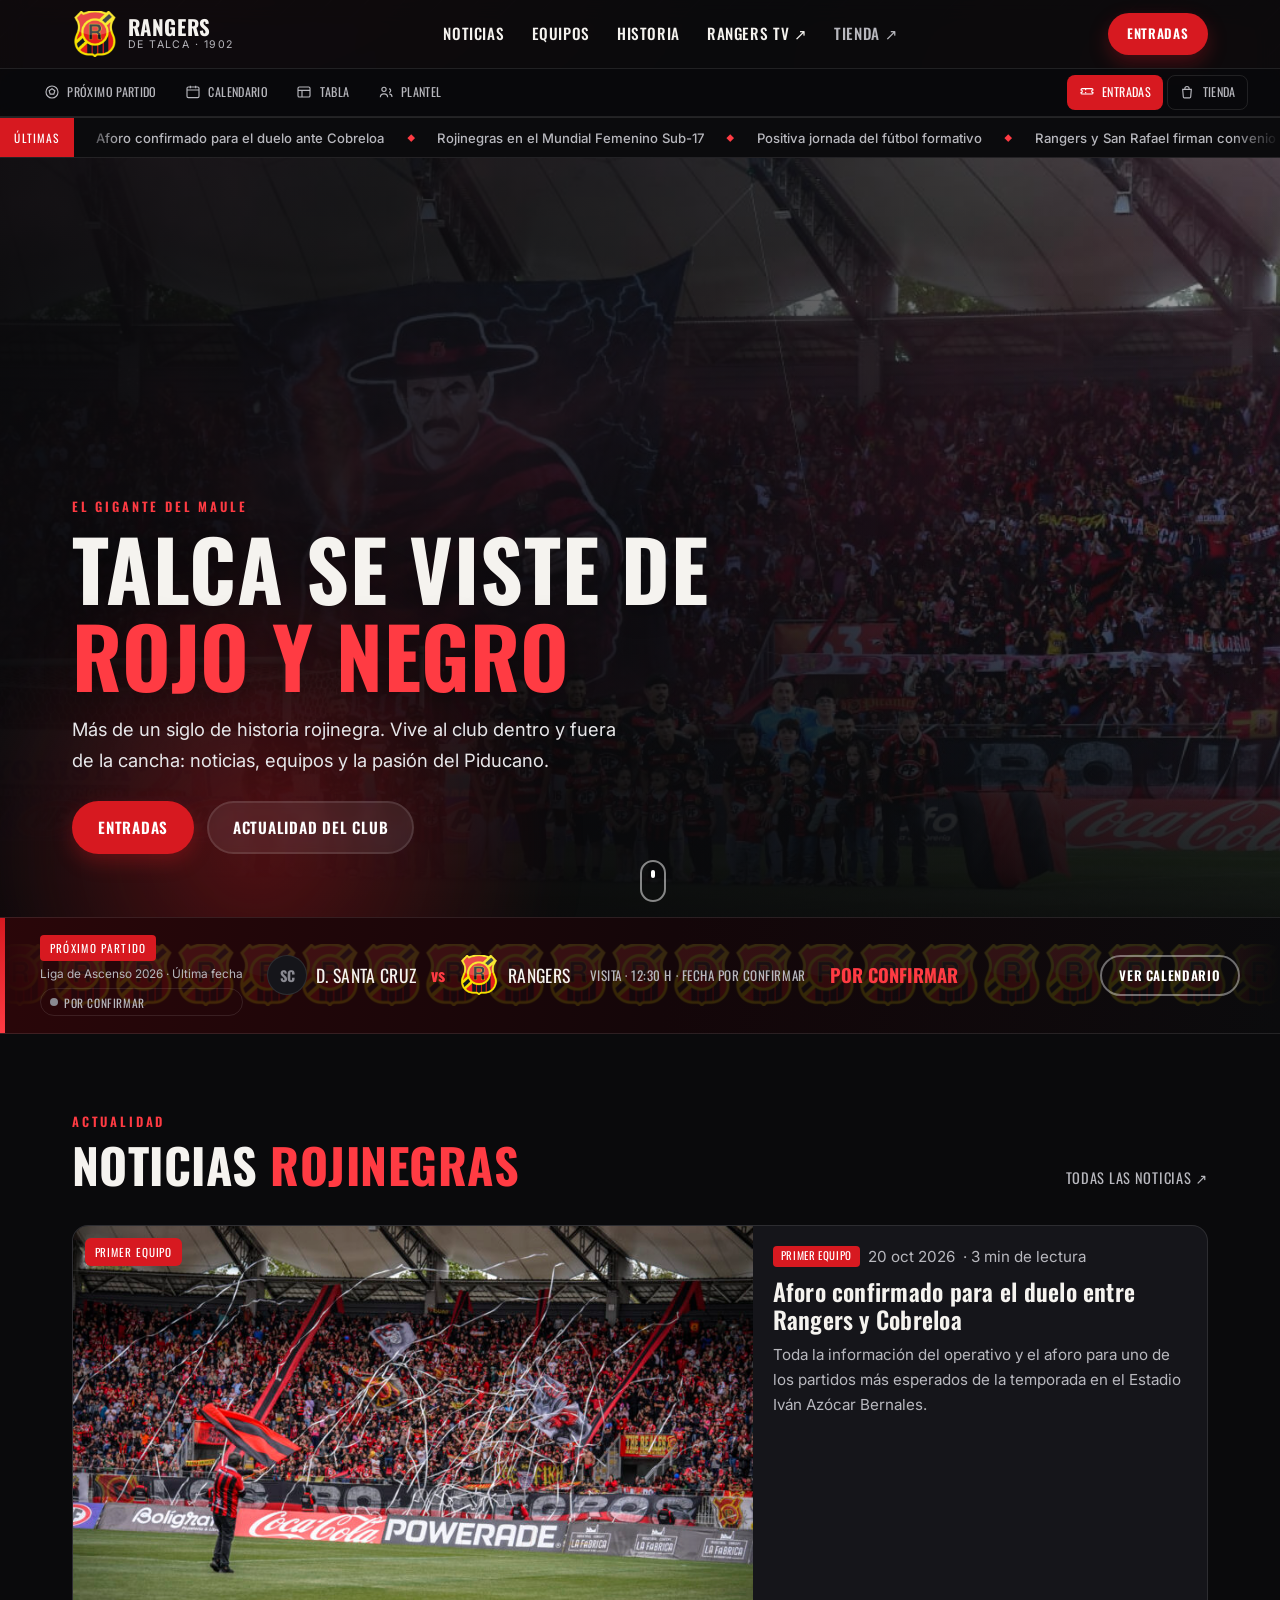
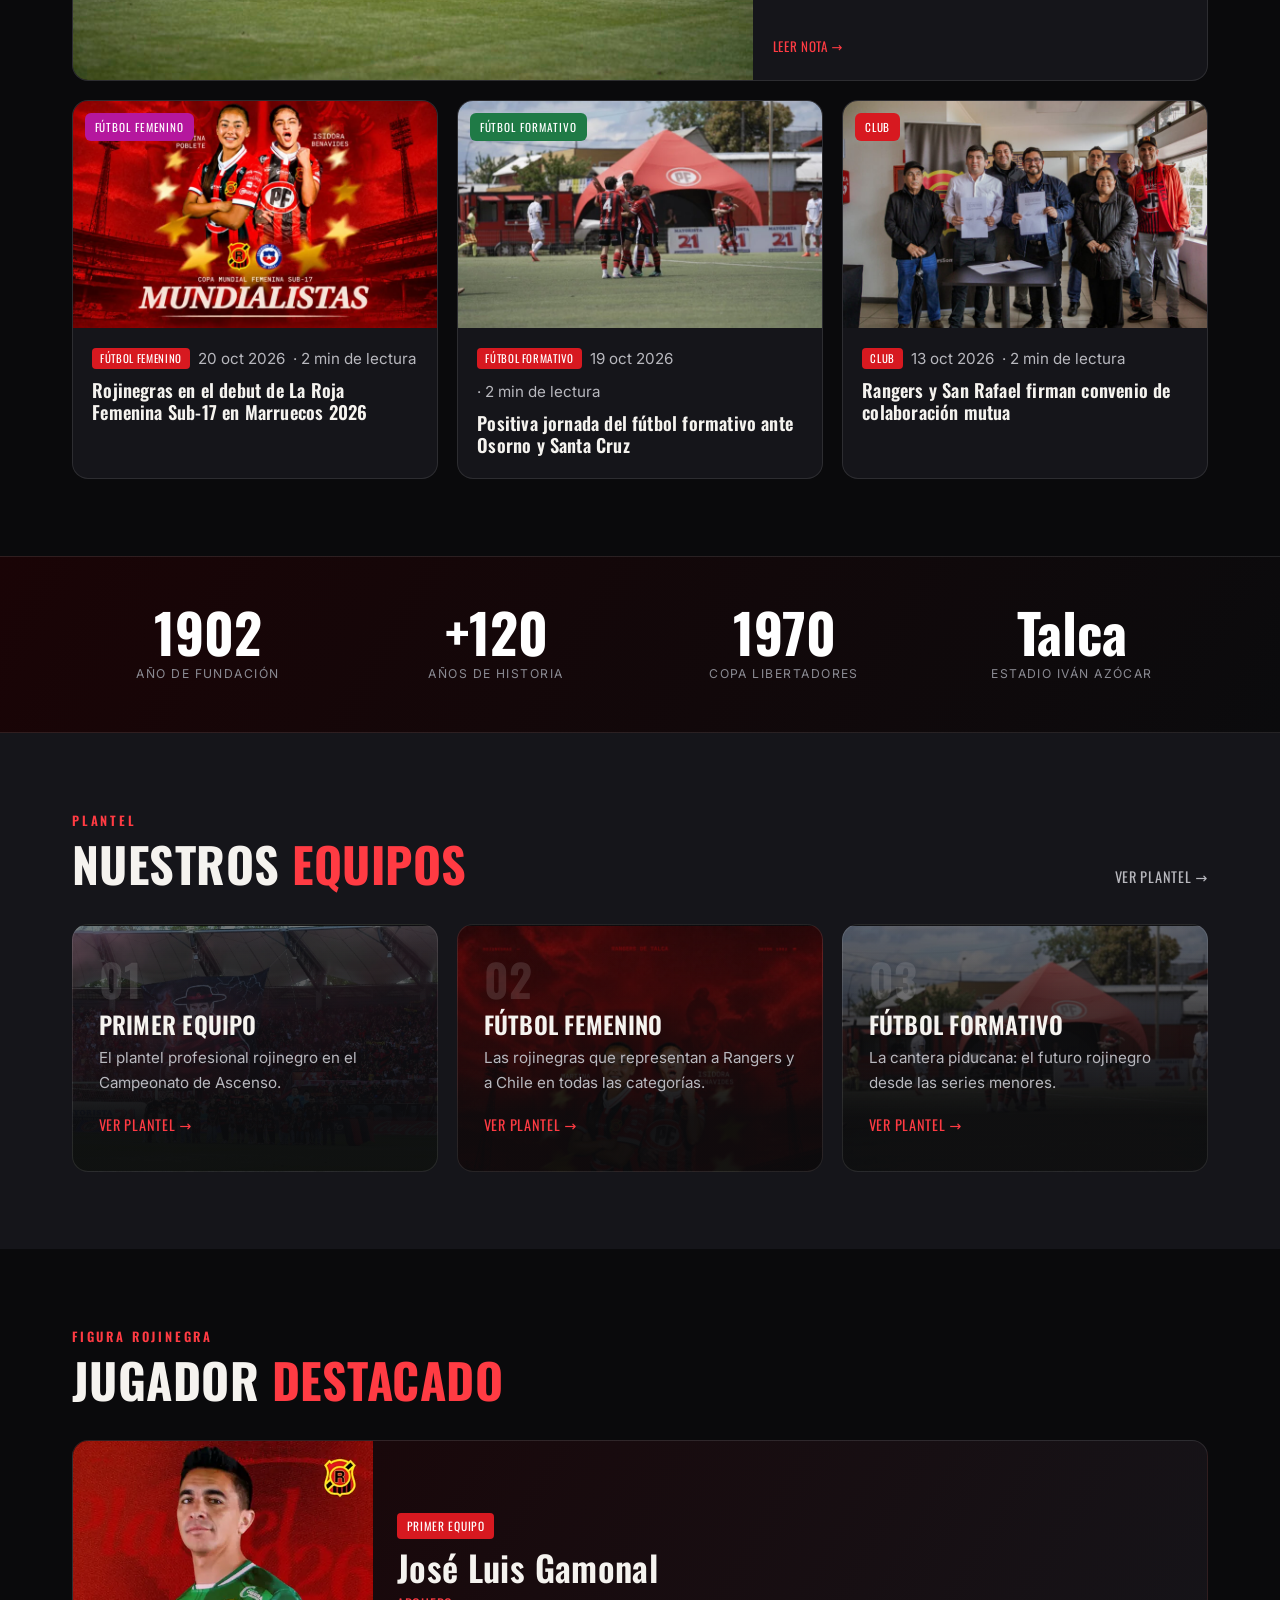
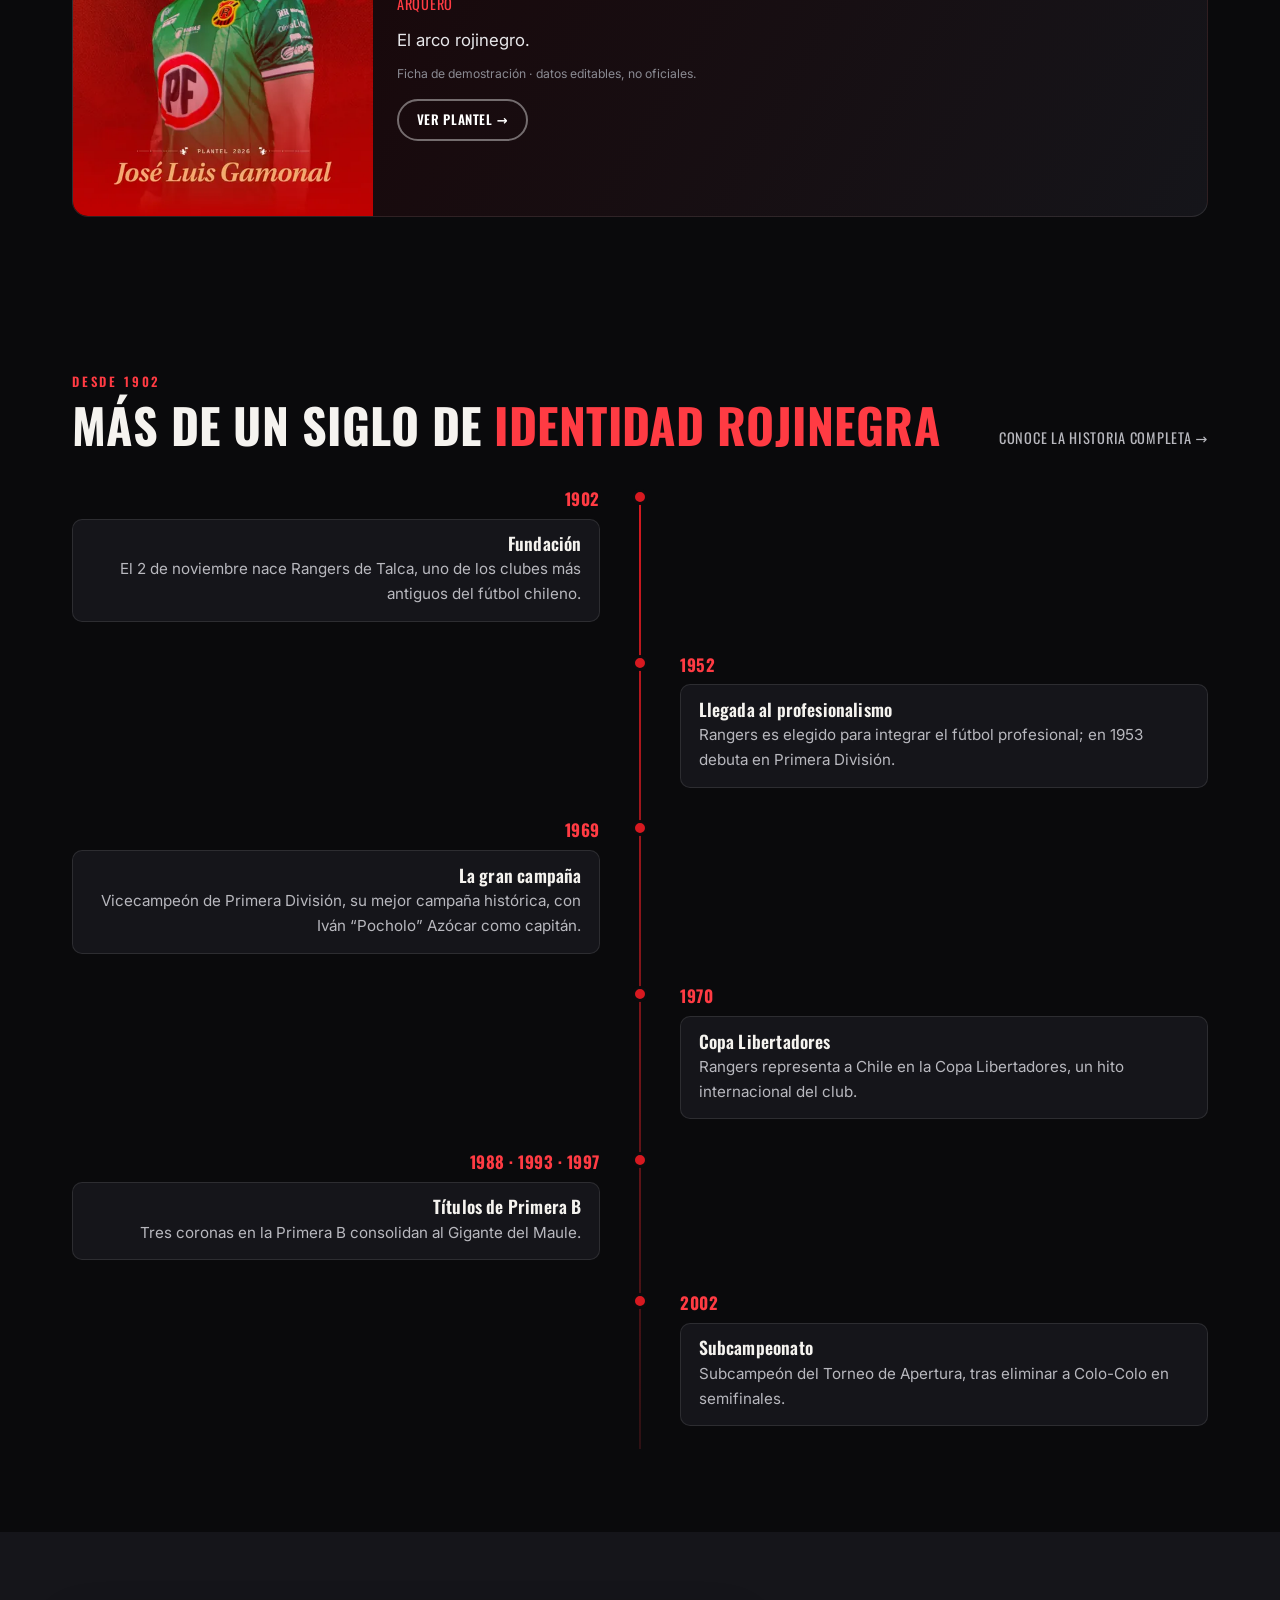
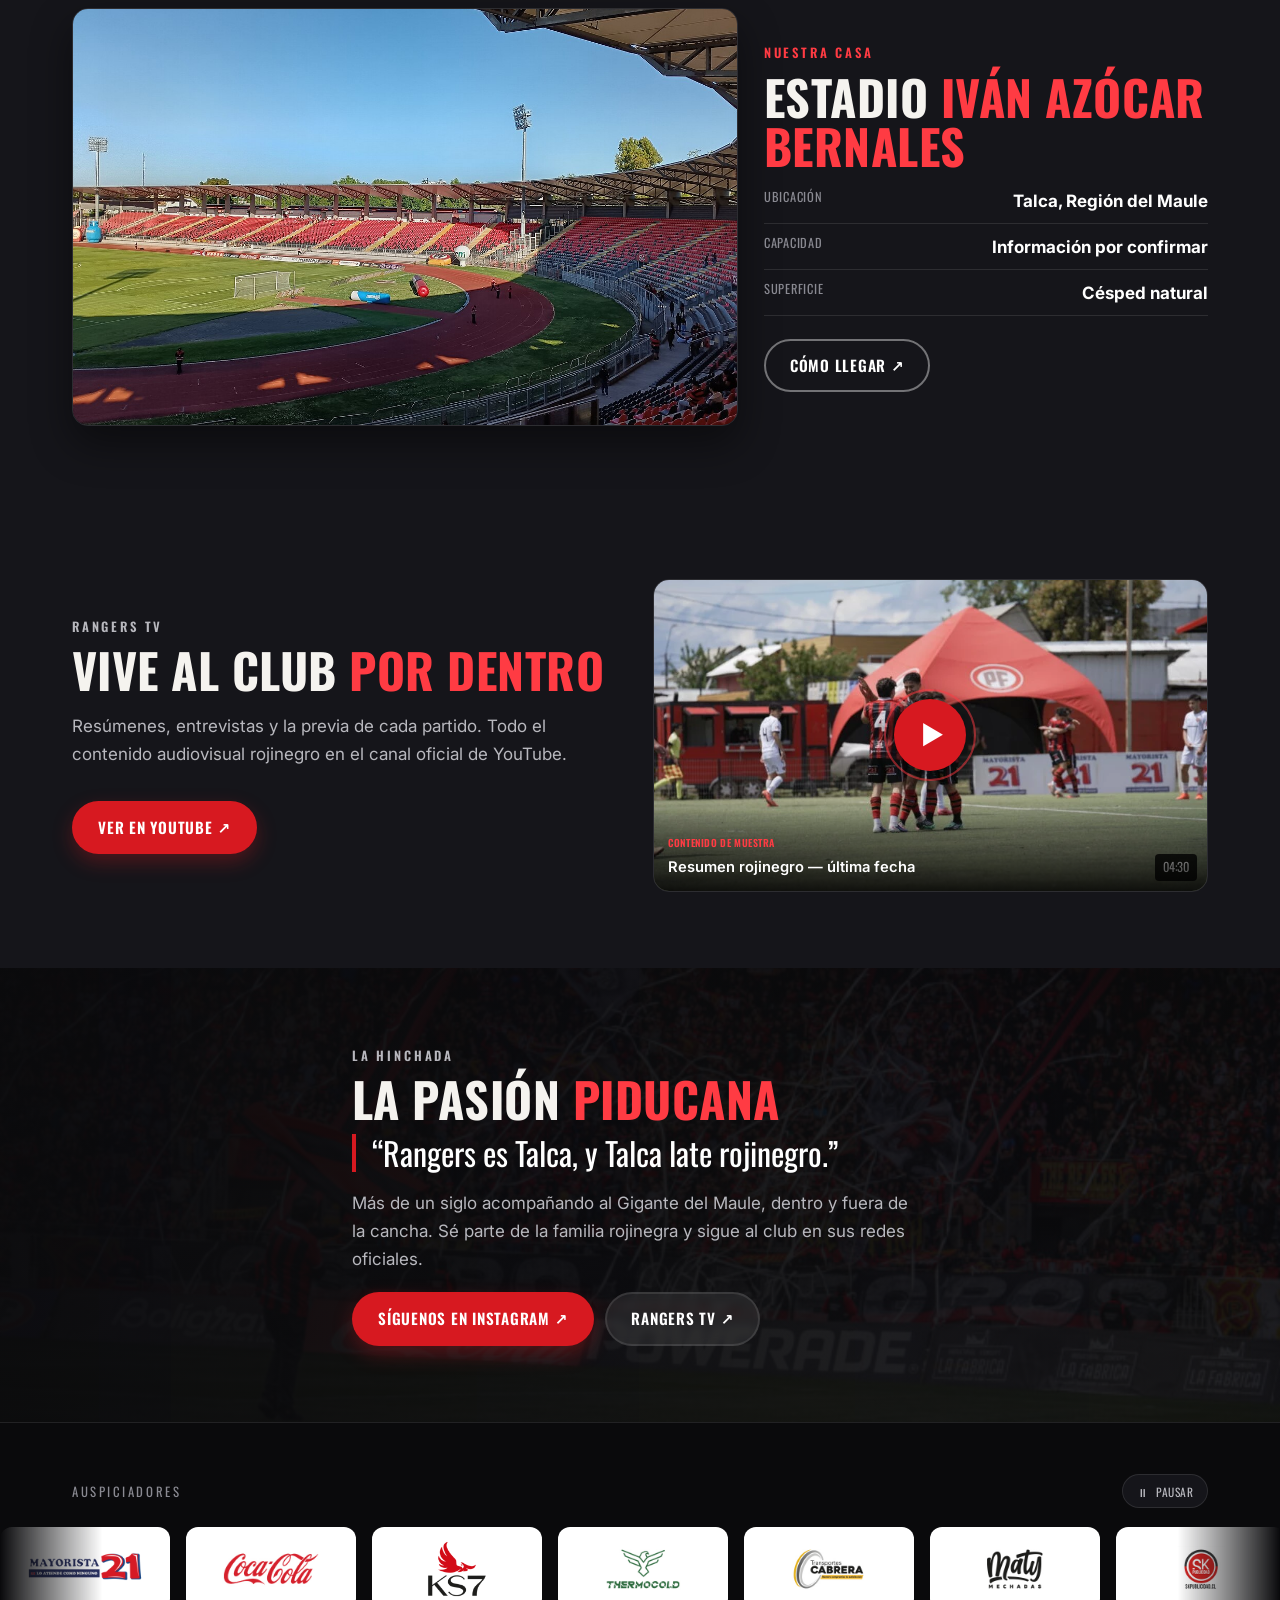
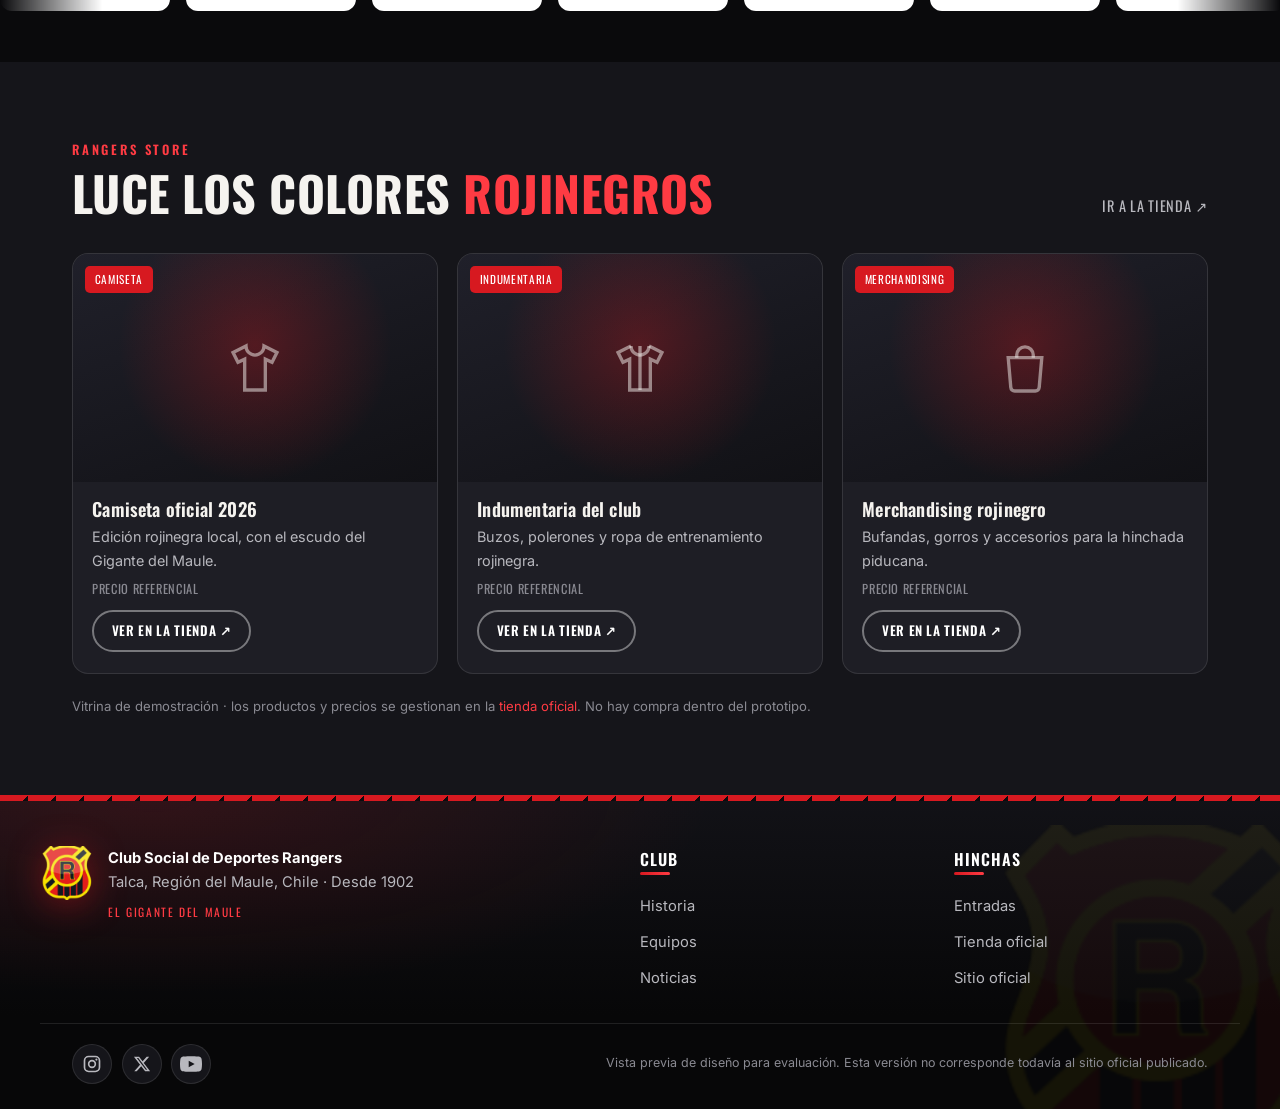
==== commit 51c7496e: "Prototipo v3: minimenu, fondo rojinegro, estados de partido, placeholders - Portada: se quita la fra" ====
--- a/rediseno/index.html
+++ b/rediseno/index.html
@@ -2,6 +2,7 @@
 <html lang="es" class="no-js">
 <head>
 <meta charset="UTF-8">
+<meta name="robots" content="noindex, nofollow, noarchive">
 <meta name="viewport" content="width=device-width, initial-scale=1">
 <title>Rangers de Talca — El Gigante del Maule</title>
 <meta name="description" content="Sitio del Club Social de Deportes Rangers de Talca. Noticias, equipos, entradas e historia rojinegra desde 1902.">
@@ -39,18 +40,30 @@
         <li><a href="#noticias">Noticias</a></li>
         <li><a href="#equipos">Equipos</a></li>
         <li><a href="#historia">Historia</a></li>
-        <li><a href="https://www.youtube.com/@RangersdeTalcaOficial" target="_blank" rel="noopener">Rangers TV <span aria-hidden="true">↗</span></a></li>
-        <li><a class="nav-ext" href="https://rangersstore.cl/" target="_blank" rel="noopener">Tienda <span aria-hidden="true">↗</span></a></li>
+        <li><a href="https://www.youtube.com/@RangersdeTalcaOficial" target="_blank" rel="noopener noreferrer">Rangers TV <span aria-hidden="true">↗</span></a></li>
+        <li><a class="nav-ext" href="https://rangersstore.cl/" target="_blank" rel="noopener noreferrer">Tienda <span aria-hidden="true">↗</span></a></li>
       </ul>
     </nav>
 
     <div class="header-cta">
-      <a class="btn btn-primary btn-sm" href="https://serviticket.cl/" target="_blank" rel="noopener">Entradas</a>
+      <a class="btn btn-primary btn-sm" href="https://serviticket.cl/" target="_blank" rel="noopener noreferrer">Entradas</a>
       <button class="nav-toggle" id="navToggle" aria-expanded="false" aria-controls="mobileMenu" aria-label="Abrir menú">
         <span class="nav-toggle-bars" aria-hidden="true"><span></span><span></span><span></span></span>
       </button>
     </div>
   </div>
+
+  <!-- Minimenú de accesos -->
+  <nav class="mini-menu" aria-label="Accesos del club">
+    <div class="mini-menu-inner">
+      <a class="mm-link" href="#nextMatch"><svg viewBox="0 0 24 24" fill="none" stroke="currentColor" stroke-width="1.7" aria-hidden="true"><circle cx="12" cy="12" r="9"/><path d="M12 7l4.3 3.1-1.6 5.1H9.3L7.7 10.1z"/></svg><span>Próximo partido</span></a>
+      <a class="mm-link" href="calendario.html"><svg viewBox="0 0 24 24" fill="none" stroke="currentColor" stroke-width="1.7" aria-hidden="true"><rect x="3" y="4.5" width="18" height="16" rx="2"/><path d="M3 9h18M8 2.5v4M16 2.5v4"/></svg><span>Calendario</span></a>
+      <a class="mm-link" href="tabla.html"><svg viewBox="0 0 24 24" fill="none" stroke="currentColor" stroke-width="1.7" aria-hidden="true"><rect x="3" y="4.5" width="18" height="15" rx="2"/><path d="M3 9.5h18M9 9.5v10"/></svg><span>Tabla</span></a>
+      <a class="mm-link" href="equipos/primer-equipo.html"><svg viewBox="0 0 24 24" fill="none" stroke="currentColor" stroke-width="1.7" aria-hidden="true"><circle cx="9" cy="8" r="3.2"/><path d="M3.5 20c0-3.2 2.7-5.2 5.5-5.2s5.5 2 5.5 5.2"/><path d="M16.5 7.3a2.6 2.6 0 0 1 0 5.2M17 14.9c2.2.3 4 2 4 4.6"/></svg><span>Plantel</span></a>
+      <a class="mm-link mm-link--ticket" href="https://serviticket.cl/" target="_blank" rel="noopener noreferrer"><svg viewBox="0 0 24 24" fill="none" stroke="currentColor" stroke-width="1.7" aria-hidden="true"><path d="M3 9a2 2 0 0 1 2-2h14a2 2 0 0 1 2 2 2 2 0 0 0 0 4 2 2 0 0 1-2 2H5a2 2 0 0 1-2-2 2 2 0 0 0 0-4z"/><path d="M10 7.5v9" stroke-dasharray="2 2.5"/></svg><span>Entradas</span></a>
+      <a class="mm-link mm-link--shop" href="https://rangersstore.cl/" target="_blank" rel="noopener noreferrer"><svg viewBox="0 0 24 24" fill="none" stroke="currentColor" stroke-width="1.7" aria-hidden="true"><path d="M5.5 8h13l-1 11.5a1.5 1.5 0 0 1-1.5 1.4H8a1.5 1.5 0 0 1-1.5-1.4z"/><path d="M8.8 8V7a3.2 3.2 0 0 1 6.4 0v1"/></svg><span>Tienda</span></a>
+    </div>
+  </nav>
 
   <!-- Ticker de titulares -->
   <div class="ticker" aria-label="Últimas noticias">
@@ -76,15 +89,26 @@
     <button class="mobile-close" id="navClose" aria-label="Cerrar menú">×</button>
     <a class="mm-brand" href="#top"><img src="assets/img/escudo.png" width="40" height="40" alt=""> <span>Rangers de Talca</span></a>
     <nav aria-label="Navegación móvil">
-      <ul>
-        <li style="--i:1"><a href="#noticias">Noticias</a></li>
-        <li style="--i:2"><a href="#equipos">Equipos</a></li>
-        <li style="--i:3"><a href="#historia">Historia</a></li>
-        <li style="--i:4"><a href="https://www.youtube.com/@RangersdeTalcaOficial" target="_blank" rel="noopener">Rangers TV <span aria-hidden="true">↗</span></a></li>
-        <li style="--i:5"><a href="https://rangersstore.cl/" target="_blank" rel="noopener">Tienda ↗</a></li>
+      <p class="mm-group">Competencia</p>
+      <ul>
+        <li style="--i:1"><a href="#nextMatch">Próximo partido</a></li>
+        <li style="--i:2"><a href="calendario.html">Calendario</a></li>
+        <li style="--i:3"><a href="tabla.html">Tabla</a></li>
+      </ul>
+      <p class="mm-group">Club y servicios</p>
+      <ul>
+        <li style="--i:4"><a href="equipos/primer-equipo.html">Plantel</a></li>
+        <li style="--i:5"><a href="https://serviticket.cl/" target="_blank" rel="noopener noreferrer">Entradas ↗</a></li>
+        <li style="--i:6"><a href="https://rangersstore.cl/" target="_blank" rel="noopener noreferrer">Tienda ↗</a></li>
+      </ul>
+      <p class="mm-group">Más</p>
+      <ul>
+        <li style="--i:7"><a href="#noticias">Noticias</a></li>
+        <li style="--i:8"><a href="#historia">Historia</a></li>
+        <li style="--i:9"><a href="https://www.youtube.com/@RangersdeTalcaOficial" target="_blank" rel="noopener noreferrer">Rangers TV ↗</a></li>
       </ul>
     </nav>
-    <a class="btn btn-primary btn-block" href="https://serviticket.cl/" target="_blank" rel="noopener">Comprar entradas</a>
+    <a class="btn btn-primary btn-block" href="https://serviticket.cl/" target="_blank" rel="noopener noreferrer">Comprar entradas</a>
   </div>
 </div>
 
@@ -103,24 +127,12 @@
       <h1 id="hero-title" class="reveal" style="--d:.12s">Talca se viste de <span class="accent">rojo y negro</span></h1>
       <p class="hero-lead reveal" style="--d:.22s">Más de un siglo de historia rojinegra. Vive al club dentro y fuera de la cancha: noticias, equipos y la pasión del Piducano.</p>
       <div class="hero-actions reveal" style="--d:.32s">
-        <a class="btn btn-primary btn-shine" href="https://serviticket.cl/" target="_blank" rel="noopener">Entradas</a>
+        <a class="btn btn-primary btn-shine" href="https://serviticket.cl/" target="_blank" rel="noopener noreferrer">Entradas</a>
         <a class="btn btn-ghost" href="#noticias">Actualidad del club</a>
       </div>
     </div>
     <a class="hero-scroll reveal" href="#noticias" style="--d:.5s" aria-label="Bajar a noticias"><span></span></a>
   </section>
-
-  <!-- ======================= ACCESOS RÁPIDOS ======================= -->
-  <nav class="quick-access" aria-label="Accesos rápidos">
-    <div class="wrap qa-inner">
-      <a class="qa-item" href="#nextMatch"><span class="qa-ico" aria-hidden="true">⚽</span><span>Próximo partido</span></a>
-      <a class="qa-item" href="calendario.html"><span class="qa-ico" aria-hidden="true">📅</span><span>Calendario</span></a>
-      <a class="qa-item" href="tabla.html"><span class="qa-ico" aria-hidden="true">📊</span><span>Tabla</span></a>
-      <a class="qa-item" href="equipos/primer-equipo.html"><span class="qa-ico" aria-hidden="true">👥</span><span>Plantel</span></a>
-      <a class="qa-item qa-ext" href="https://serviticket.cl/" target="_blank" rel="noopener"><span class="qa-ico" aria-hidden="true">🎟️</span><span>Entradas</span></a>
-      <a class="qa-item qa-ext" href="https://rangersstore.cl/" target="_blank" rel="noopener"><span class="qa-ico" aria-hidden="true">🛍️</span><span>Tienda</span></a>
-    </div>
-  </nav>
 
   <!-- ======================= PRÓXIMO PARTIDO ======================= -->
   <section class="next-match" id="nextMatch" aria-label="Próximo partido">
@@ -128,6 +140,7 @@
       <div class="nm-head">
         <span class="nm-kicker">Próximo partido</span>
         <span class="nm-comp">Liga de Ascenso 2026 · Última fecha</span>
+        <span class="nm-state nm-state--por-confirmar" data-nm-state>Por confirmar</span>
       </div>
       <div class="nm-mid">
         <div class="nm-teams">
@@ -155,7 +168,7 @@
           <p class="eyebrow">Actualidad</p>
           <h2 id="news-title" class="section-title">Noticias <span class="accent">rojinegras</span></h2>
         </div>
-        <a class="section-link" href="https://www.rangersdetalca.com/portal/category/noticias" target="_blank" rel="noopener">Todas las noticias ↗</a>
+        <a class="section-link" href="https://www.rangersdetalca.com/portal/category/noticias" target="_blank" rel="noopener noreferrer">Todas las noticias ↗</a>
       </header>
 
       <div class="news-grid">
@@ -309,7 +322,7 @@
           <li><span>Capacidad</span><strong>Información por confirmar</strong></li>
           <li><span>Superficie</span><strong>Césped natural</strong></li>
         </ul>
-        <a class="btn btn-outline" href="https://www.google.com/maps/search/Estadio+Fiscal+de+Talca+Iv%C3%A1n+Az%C3%B3car+Bernales" target="_blank" rel="noopener">Cómo llegar ↗</a>
+        <a class="btn btn-outline" href="https://www.google.com/maps/search/Estadio+Fiscal+de+Talca+Iv%C3%A1n+Az%C3%B3car+Bernales" target="_blank" rel="noopener noreferrer">Cómo llegar ↗</a>
       </div>
     </div>
   </section>
@@ -321,9 +334,9 @@
         <p class="eyebrow">Rangers TV</p>
         <h2 id="tv-title" class="section-title">Vive al club <span class="accent">por dentro</span></h2>
         <p>Resúmenes, entrevistas y la previa de cada partido. Todo el contenido audiovisual rojinegro en el canal oficial de YouTube.</p>
-        <a class="btn btn-primary btn-shine" href="https://www.youtube.com/@RangersdeTalcaOficial" target="_blank" rel="noopener">Ver en YouTube ↗</a>
-      </div>
-      <a class="tv-thumb" href="https://www.youtube.com/@RangersdeTalcaOficial" target="_blank" rel="noopener" aria-label="Abrir el canal de YouTube de Rangers de Talca">
+        <a class="btn btn-primary btn-shine" href="https://www.youtube.com/@RangersdeTalcaOficial" target="_blank" rel="noopener noreferrer">Ver en YouTube ↗</a>
+      </div>
+      <a class="tv-thumb" href="https://www.youtube.com/@RangersdeTalcaOficial" target="_blank" rel="noopener noreferrer" aria-label="Abrir el canal de YouTube de Rangers de Talca">
         <img src="assets/img/formativo-santacruz.webp" width="768" height="512" alt="Miniatura de contenido audiovisual de Rangers" loading="lazy">
         <span class="tv-dur">04:30</span>
         <span class="tv-play" aria-hidden="true">▶</span>
@@ -341,8 +354,8 @@
       <blockquote class="fans-quote">“Rangers es Talca, y Talca late rojinegro.”</blockquote>
       <p>Más de un siglo acompañando al Gigante del Maule, dentro y fuera de la cancha. Sé parte de la familia rojinegra y sigue al club en sus redes oficiales.</p>
       <div class="fans-actions">
-        <a class="btn btn-primary" href="https://www.instagram.com/rangersdetalca.cl/?hl=es-la" target="_blank" rel="noopener">Síguenos en Instagram ↗</a>
-        <a class="btn btn-ghost" href="https://www.youtube.com/@RangersdeTalcaOficial" target="_blank" rel="noopener">Rangers TV ↗</a>
+        <a class="btn btn-primary" href="https://www.instagram.com/rangersdetalca.cl/?hl=es-la" target="_blank" rel="noopener noreferrer">Síguenos en Instagram ↗</a>
+        <a class="btn btn-ghost" href="https://www.youtube.com/@RangersdeTalcaOficial" target="_blank" rel="noopener noreferrer">Rangers TV ↗</a>
       </div>
     </div>
   </section>
@@ -350,7 +363,7 @@
   <!-- ======================= AUSPICIADORES ======================= -->
   <section class="sponsors" aria-label="Auspiciadores">
     <div class="wrap sponsors-head">
-      <p class="sponsors-title reveal">Auspiciadores oficiales</p>
+      <p class="sponsors-title reveal">Auspiciadores</p>
       <button class="mq-pause" id="mqPause" type="button" aria-pressed="false" aria-label="Pausar o reanudar el carrusel de auspiciadores">
         <span class="mq-pause-ico" aria-hidden="true">⏸</span><span class="mq-pause-txt">Pausar</span>
       </button>
@@ -376,38 +389,38 @@
           <p class="eyebrow">Rangers Store</p>
           <h2 id="store-title" class="section-title">Luce los colores <span class="accent">rojinegros</span></h2>
         </div>
-        <a class="section-link" href="https://rangersstore.cl/" target="_blank" rel="noopener">Ir a la tienda ↗</a>
+        <a class="section-link" href="https://rangersstore.cl/" target="_blank" rel="noopener noreferrer">Ir a la tienda ↗</a>
       </header>
       <div class="store-grid">
         <article class="store-card reveal">
-          <div class="store-media store-media--camiseta"><span class="store-ph" aria-hidden="true">👕</span><span class="store-badge">Camiseta</span></div>
+          <div class="store-media store-media--camiseta"><span class="store-ph" aria-hidden="true"><svg viewBox="0 0 24 24" fill="none" stroke="currentColor" stroke-width="1.3"><path d="M8.5 3.5 3.5 6l1.9 3.8L8 8.6V20.5h8V8.6l2.6 1.2L20.5 6l-5-2.5a3.5 3.5 0 0 1-7 0Z"/></svg></span><span class="store-badge">Camiseta</span></div>
           <div class="store-body">
             <h3>Camiseta oficial 2026</h3>
             <p>Edición rojinegra local, con el escudo del Gigante del Maule.</p>
             <span class="store-price">Precio referencial</span>
-            <a class="btn btn-outline btn-sm" href="https://rangersstore.cl/" target="_blank" rel="noopener">Ver en la tienda ↗</a>
+            <a class="btn btn-outline btn-sm" href="https://rangersstore.cl/" target="_blank" rel="noopener noreferrer">Ver en la tienda ↗</a>
           </div>
         </article>
         <article class="store-card reveal" style="--d:.1s">
-          <div class="store-media store-media--indumentaria"><span class="store-ph" aria-hidden="true">🧥</span><span class="store-badge">Indumentaria</span></div>
+          <div class="store-media store-media--indumentaria"><span class="store-ph" aria-hidden="true"><svg viewBox="0 0 24 24" fill="none" stroke="currentColor" stroke-width="1.3"><path d="M8.5 3.5 3.5 6l1.9 3.8L8 8.6V20.5h8V8.6l2.6 1.2L20.5 6l-5-2.5"/><path d="M12 3.5V20.5"/><path d="M8.5 3.5a3.5 3.5 0 0 0 7 0"/></svg></span><span class="store-badge">Indumentaria</span></div>
           <div class="store-body">
             <h3>Indumentaria del club</h3>
             <p>Buzos, polerones y ropa de entrenamiento rojinegra.</p>
             <span class="store-price">Precio referencial</span>
-            <a class="btn btn-outline btn-sm" href="https://rangersstore.cl/" target="_blank" rel="noopener">Ver en la tienda ↗</a>
+            <a class="btn btn-outline btn-sm" href="https://rangersstore.cl/" target="_blank" rel="noopener noreferrer">Ver en la tienda ↗</a>
           </div>
         </article>
         <article class="store-card reveal" style="--d:.2s">
-          <div class="store-media store-media--merch"><span class="store-ph" aria-hidden="true">🧣</span><span class="store-badge">Merchandising</span></div>
+          <div class="store-media store-media--merch"><span class="store-ph" aria-hidden="true"><svg viewBox="0 0 24 24" fill="none" stroke="currentColor" stroke-width="1.3"><path d="M5.5 8h13l-1 11.5a1.5 1.5 0 0 1-1.5 1.4H8a1.5 1.5 0 0 1-1.5-1.4z"/><path d="M8.8 8V7a3.2 3.2 0 0 1 6.4 0v1"/></svg></span><span class="store-badge">Merchandising</span></div>
           <div class="store-body">
             <h3>Merchandising rojinegro</h3>
             <p>Bufandas, gorros y accesorios para la hinchada piducana.</p>
             <span class="store-price">Precio referencial</span>
-            <a class="btn btn-outline btn-sm" href="https://rangersstore.cl/" target="_blank" rel="noopener">Ver en la tienda ↗</a>
-          </div>
-        </article>
-      </div>
-      <p class="store-note">Vitrina de demostración · los productos y precios se gestionan en la <a href="https://rangersstore.cl/" target="_blank" rel="noopener">tienda oficial</a>. No hay compra dentro del prototipo.</p>
+            <a class="btn btn-outline btn-sm" href="https://rangersstore.cl/" target="_blank" rel="noopener noreferrer">Ver en la tienda ↗</a>
+          </div>
+        </article>
+      </div>
+      <p class="store-note">Vitrina de demostración · los productos y precios se gestionan en la <a href="https://rangersstore.cl/" target="_blank" rel="noopener noreferrer">tienda oficial</a>. No hay compra dentro del prototipo.</p>
     </div>
   </section>
 
@@ -431,19 +444,19 @@
     <nav class="footer-nav" aria-label="Enlaces de hinchas">
       <h3>Hinchas</h3>
       <ul>
-        <li><a href="https://serviticket.cl/" target="_blank" rel="noopener">Entradas</a></li>
-        <li><a href="https://rangersstore.cl/" target="_blank" rel="noopener">Tienda oficial</a></li>
-        <li><a href="https://www.rangersdetalca.com/portal/" target="_blank" rel="noopener">Sitio oficial</a></li>
+        <li><a href="https://serviticket.cl/" target="_blank" rel="noopener noreferrer">Entradas</a></li>
+        <li><a href="https://rangersstore.cl/" target="_blank" rel="noopener noreferrer">Tienda oficial</a></li>
+        <li><a href="https://www.rangersdetalca.com/portal/" target="_blank" rel="noopener noreferrer">Sitio oficial</a></li>
       </ul>
     </nav>
   </div>
   <div class="wrap footer-base">
     <div class="footer-social" aria-label="Redes sociales de Rangers de Talca">
-      <a href="https://www.instagram.com/rangersdetalca.cl/?hl=es-la" target="_blank" rel="noopener" aria-label="Instagram"><svg viewBox="0 0 24 24" width="20" height="20" fill="none" stroke="currentColor" stroke-width="2" aria-hidden="true"><rect x="3" y="3" width="18" height="18" rx="5"/><circle cx="12" cy="12" r="4"/><circle cx="17.3" cy="6.7" r="1.3" fill="currentColor" stroke="none"/></svg></a>
-      <a href="https://x.com/Rangersdetalca_" target="_blank" rel="noopener" aria-label="X (Twitter)"><svg viewBox="0 0 24 24" width="18" height="18" fill="currentColor" aria-hidden="true"><path d="M18.244 2.25h3.308l-7.227 8.26 8.502 11.24h-6.657l-5.214-6.817L4.99 21.75H1.68l7.73-8.835L1.254 2.25H8.08l4.713 6.231zm-1.161 17.52h1.833L7.084 4.126H5.117z"/></svg></a>
-      <a href="https://www.youtube.com/@RangersdeTalcaOficial" target="_blank" rel="noopener" aria-label="YouTube"><svg viewBox="0 0 24 24" width="22" height="22" fill="currentColor" aria-hidden="true"><path d="M23.5 6.2a3 3 0 0 0-2.1-2.1C19.6 3.5 12 3.5 12 3.5s-7.6 0-9.4.6A3 3 0 0 0 .5 6.2 31 31 0 0 0 0 12a31 31 0 0 0 .5 5.8 3 3 0 0 0 2.1 2.1c1.8.6 9.4.6 9.4.6s7.6 0 9.4-.6a3 3 0 0 0 2.1-2.1A31 31 0 0 0 24 12a31 31 0 0 0-.5-5.8zM9.5 15.5v-7l6.5 3.5z"/></svg></a>
-    </div>
-    <p>Rediseño de portada (prototipo) · Contenido e imágenes © Rangers de Talca, usados con fines de prototipo. No es el sitio oficial.</p>
+      <a href="https://www.instagram.com/rangersdetalca.cl/?hl=es-la" target="_blank" rel="noopener noreferrer" aria-label="Instagram"><svg viewBox="0 0 24 24" width="20" height="20" fill="none" stroke="currentColor" stroke-width="2" aria-hidden="true"><rect x="3" y="3" width="18" height="18" rx="5"/><circle cx="12" cy="12" r="4"/><circle cx="17.3" cy="6.7" r="1.3" fill="currentColor" stroke="none"/></svg></a>
+      <a href="https://x.com/Rangersdetalca_" target="_blank" rel="noopener noreferrer" aria-label="X (Twitter)"><svg viewBox="0 0 24 24" width="18" height="18" fill="currentColor" aria-hidden="true"><path d="M18.244 2.25h3.308l-7.227 8.26 8.502 11.24h-6.657l-5.214-6.817L4.99 21.75H1.68l7.73-8.835L1.254 2.25H8.08l4.713 6.231zm-1.161 17.52h1.833L7.084 4.126H5.117z"/></svg></a>
+      <a href="https://www.youtube.com/@RangersdeTalcaOficial" target="_blank" rel="noopener noreferrer" aria-label="YouTube"><svg viewBox="0 0 24 24" width="22" height="22" fill="currentColor" aria-hidden="true"><path d="M23.5 6.2a3 3 0 0 0-2.1-2.1C19.6 3.5 12 3.5 12 3.5s-7.6 0-9.4.6A3 3 0 0 0 .5 6.2 31 31 0 0 0 0 12a31 31 0 0 0 .5 5.8 3 3 0 0 0 2.1 2.1c1.8.6 9.4.6 9.4.6s7.6 0 9.4-.6a3 3 0 0 0 2.1-2.1A31 31 0 0 0 24 12a31 31 0 0 0-.5-5.8zM9.5 15.5v-7l6.5 3.5z"/></svg></a>
+    </div>
+    <p>Vista previa de diseño para evaluación. Esta versión no corresponde todavía al sitio oficial publicado.</p>
   </div>
 </footer>
 
--- a/rediseno/css/main.css
+++ b/rediseno/css/main.css
@@ -342,11 +342,11 @@
 .to-top:hover{background:var(--rojo-200)}
 
 /* ---------------- Reveal ---------------- */
-.js .reveal{opacity:0;transform:translateY(26px);transition:opacity .6s var(--ease),transform .6s var(--ease);transition-delay:var(--d,0s)}
-.js .reveal.is-visible{opacity:1;transform:none}
+.reveal-on .reveal{opacity:0;transform:translateY(26px);transition:opacity .6s var(--ease),transform .6s var(--ease);transition-delay:var(--d,0s)}
+.reveal-on .reveal.is-visible{opacity:1;transform:none}
 
 @media (prefers-reduced-motion: reduce){
-  .js .reveal{opacity:1!important;transform:none!important}
+  .reveal-on .reveal{opacity:1!important;transform:none!important}
   .ticker-track,.marquee-track,.hero-glow,.match-badge img,.history-art img,.hero-scroll span,.tv-play::before{animation:none!important}
   *{animation-duration:.001ms!important;animation-iteration-count:1!important;transition-duration:.01ms!important}
 }
@@ -583,7 +583,8 @@
 .store-card:hover{transform:translateY(-6px);border-color:rgba(255,59,67,.5);box-shadow:0 18px 36px rgba(0,0,0,.45)}
 .store-media{position:relative;aspect-ratio:16/10;display:flex;align-items:center;justify-content:center;
   background:radial-gradient(circle at 50% 40%,rgba(215,25,32,.3),transparent 60%),linear-gradient(160deg,#20202a,#111115)}
-.store-ph{font-size:3.2rem}
+.store-ph{display:flex;align-items:center;justify-content:center;color:rgba(245,243,239,.5)}
+.store-ph svg{width:62px;height:62px}
 .store-badge{position:absolute;left:12px;top:12px;background:var(--rojo);color:#fff;font-family:var(--f-title);text-transform:uppercase;font-size:.7rem;letter-spacing:.06em;padding:.25rem .6rem;border-radius:5px}
 .store-body{padding:1.1rem 1.2rem 1.3rem;display:flex;flex-direction:column;gap:.4rem;align-items:flex-start}
 .store-body h3{font-size:1.15rem;text-transform:none}
@@ -615,3 +616,70 @@
 .standings tbody tr.is-rangers{background:linear-gradient(90deg,rgba(215,25,32,.25),var(--carbon-2))}
 .standings tbody tr.is-rangers td{color:#fff;font-weight:600}
 .standings .pts{font-family:var(--f-title);color:var(--rojo-200);font-weight:700}
+
+/* ================================================================
+   REDISEÑO v3 — fondo rojinegro, minimenú, placeholders, pulido
+   ================================================================ */
+
+/* ---- Fondo general rojinegro (capas fijas tras el contenido) ---- */
+body{background:#0a0a0c}
+body::before{content:"";position:fixed;inset:0;z-index:-2;pointer-events:none;
+  background:
+    radial-gradient(1100px 560px at 12% -8%, rgba(215,25,32,.16), transparent 58%),
+    radial-gradient(900px 640px at 92% 6%, rgba(120,12,16,.14), transparent 55%),
+    radial-gradient(1000px 900px at 50% 120%, rgba(215,25,32,.07), transparent 60%),
+    linear-gradient(180deg,#09090b,#0d0c10 45%,#09090b);
+  animation:bgGlow 22s ease-in-out infinite alternate}
+body::after{content:"";position:fixed;inset:0;z-index:-1;pointer-events:none;opacity:.035;
+  background-image:repeating-linear-gradient(135deg,#fff 0 1px,transparent 1px 26px)}
+@keyframes bgGlow{from{opacity:.82}to{opacity:1}}
+/* secciones que dejan ver el fondo (alternan con paneles carbón) */
+.news,.featured,.fans,.history,.sponsors{background:transparent}
+
+/* ---- Minimenú superior (barra secundaria bajo el encabezado) ---- */
+.mini-menu{display:none;background:rgba(9,9,12,.72);backdrop-filter:blur(10px);-webkit-backdrop-filter:blur(10px);
+  border-top:1px solid var(--linea);border-bottom:1px solid var(--linea)}
+.mini-menu-inner{display:flex;align-items:center;gap:.25rem;padding:.35rem clamp(16px,4vw,32px)}
+.mm-link{display:inline-flex;align-items:center;gap:.45rem;padding:.42rem .7rem;border-radius:8px;
+  color:var(--gris);font-family:var(--f-title);text-transform:uppercase;letter-spacing:.03em;font-size:.76rem;white-space:nowrap;
+  border:1px solid transparent;transition:color var(--t-med) var(--ease),background var(--t-med),border-color var(--t-med)}
+.mm-link svg{width:16px;height:16px;flex:none}
+.mm-link:hover{color:#fff;background:rgba(255,255,255,.06)}
+.mm-link:focus-visible{outline:2px solid var(--rojo-200);outline-offset:1px}
+.mm-link[aria-current="page"]{color:#fff;border-color:rgba(255,59,67,.5);background:rgba(215,25,32,.14)}
+.mm-link--ticket{background:var(--rojo);color:#fff;margin-left:auto}
+.mm-link--ticket:hover{background:var(--rojo-200);color:#fff}
+.mm-link--shop{border-color:var(--linea)}
+@media (min-width:900px){.mini-menu{display:block}}
+
+/* ---- Menú móvil: grupos ---- */
+.mm-group{font-family:var(--f-title);text-transform:uppercase;letter-spacing:.14em;font-size:.7rem;
+  color:var(--rojo-200);margin:1.1rem 0 .1rem;padding:0 .2rem}
+.mm-group:first-of-type{margin-top:.2rem}
+
+/* ---- Placeholders profesionales (sin emojis) ---- */
+.ph{position:relative;display:flex;align-items:center;justify-content:center;
+  background:radial-gradient(circle at 50% 38%,rgba(215,25,32,.22),transparent 62%),linear-gradient(160deg,#1a1a20,#0e0e12);
+  color:rgba(245,243,239,.5)}
+.ph svg{width:42%;max-width:90px;height:auto;opacity:.85}
+.ph-label{position:absolute;bottom:.5rem;left:0;right:0;text-align:center;font-family:var(--f-title);
+  text-transform:uppercase;letter-spacing:.08em;font-size:.6rem;color:var(--gris-2)}
+/* placeholder de escudo rival (círculo neutro) */
+.crest-ph{display:flex;align-items:center;justify-content:center;border-radius:50%;
+  background:linear-gradient(160deg,#20202a,#0e0e12);border:1px solid var(--linea);color:var(--gris)}
+.crest-ph svg{width:60%;height:60%}
+
+/* ---- Pulido de legibilidad del hero ---- */
+.hero-scrim{background:
+  linear-gradient(90deg,rgba(9,9,11,.95) 0%,rgba(9,9,11,.74) 48%,rgba(9,9,11,.28) 100%),
+  linear-gradient(0deg,rgba(9,9,11,.97) 4%,rgba(9,9,11,.22) 60%,transparent 88%)}
+
+/* ---- Estados del próximo partido ---- */
+.nm-state{display:inline-flex;align-items:center;gap:.4rem;font-family:var(--f-title);text-transform:uppercase;
+  letter-spacing:.05em;font-size:.72rem;padding:.2rem .55rem;border-radius:999px;border:1px solid var(--linea);color:var(--gris)}
+.nm-state::before{content:"";width:8px;height:8px;border-radius:50%;background:var(--gris-2)}
+.nm-state--programado{color:#8fd3a0;border-color:rgba(100,200,130,.4)}.nm-state--programado::before{background:#4caf6a}
+.nm-state--en-juego{color:#ff6b72;border-color:rgba(255,59,67,.5)}.nm-state--en-juego::before{background:var(--rojo-200);animation:pulseDot 1.2s infinite}
+.nm-state--finalizado,.nm-state--cancelado{color:var(--gris-2)}
+.nm-state--reprogramado{color:#f0c674;border-color:rgba(240,198,116,.4)}.nm-state--reprogramado::before{background:#f0c674}
+@keyframes pulseDot{0%,100%{opacity:1}50%{opacity:.3}}
